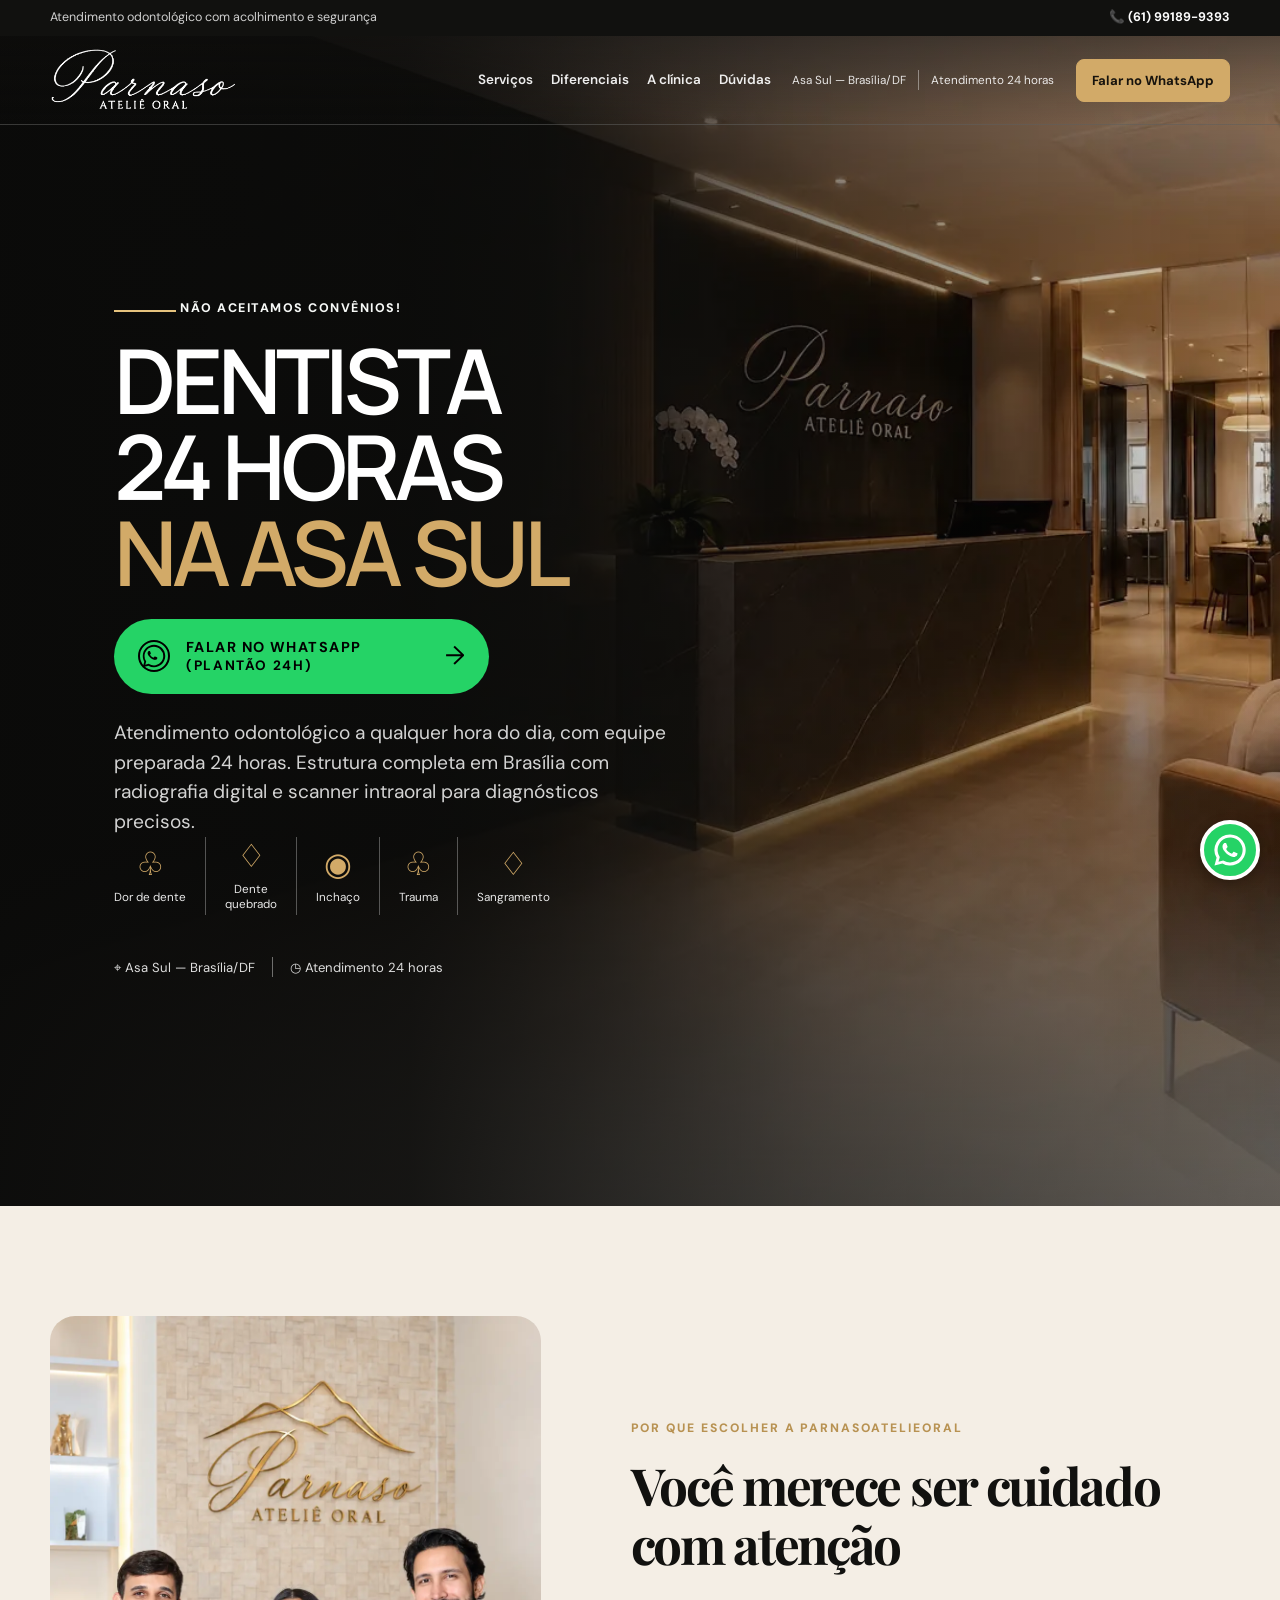
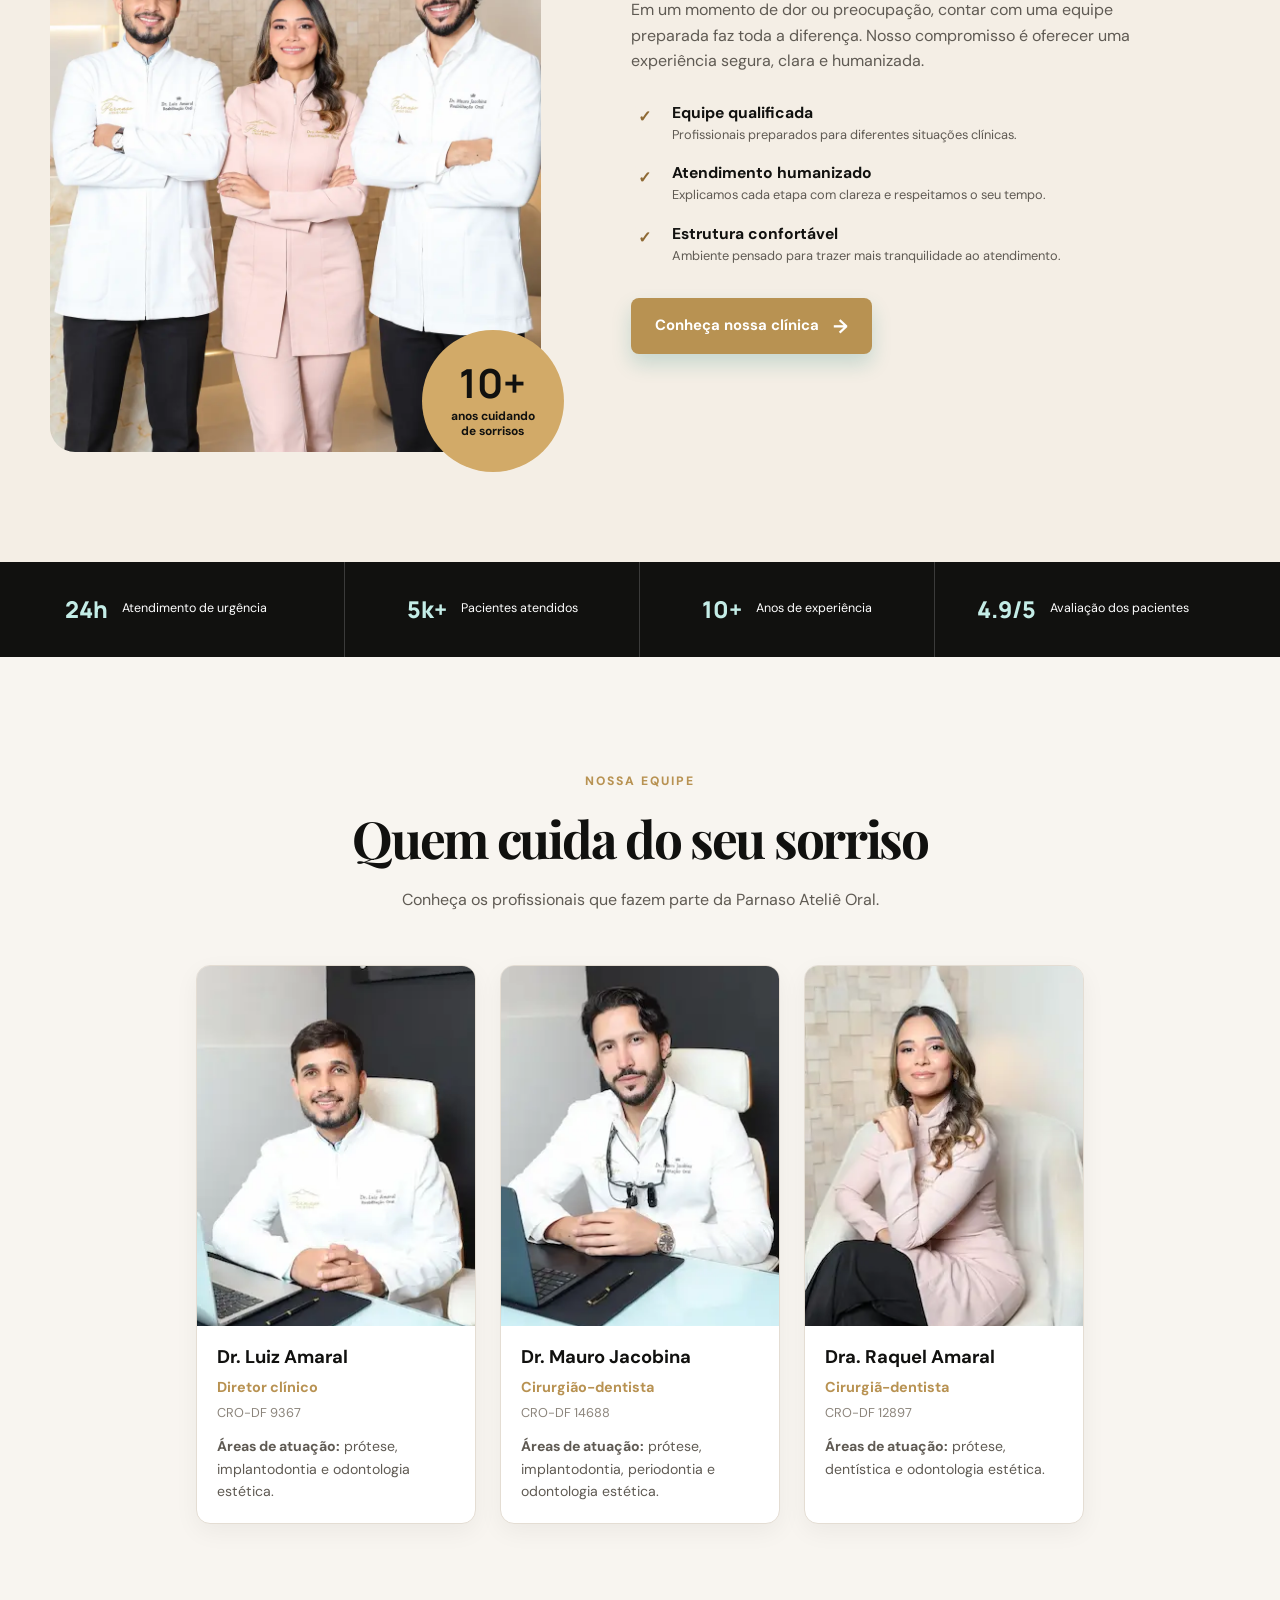
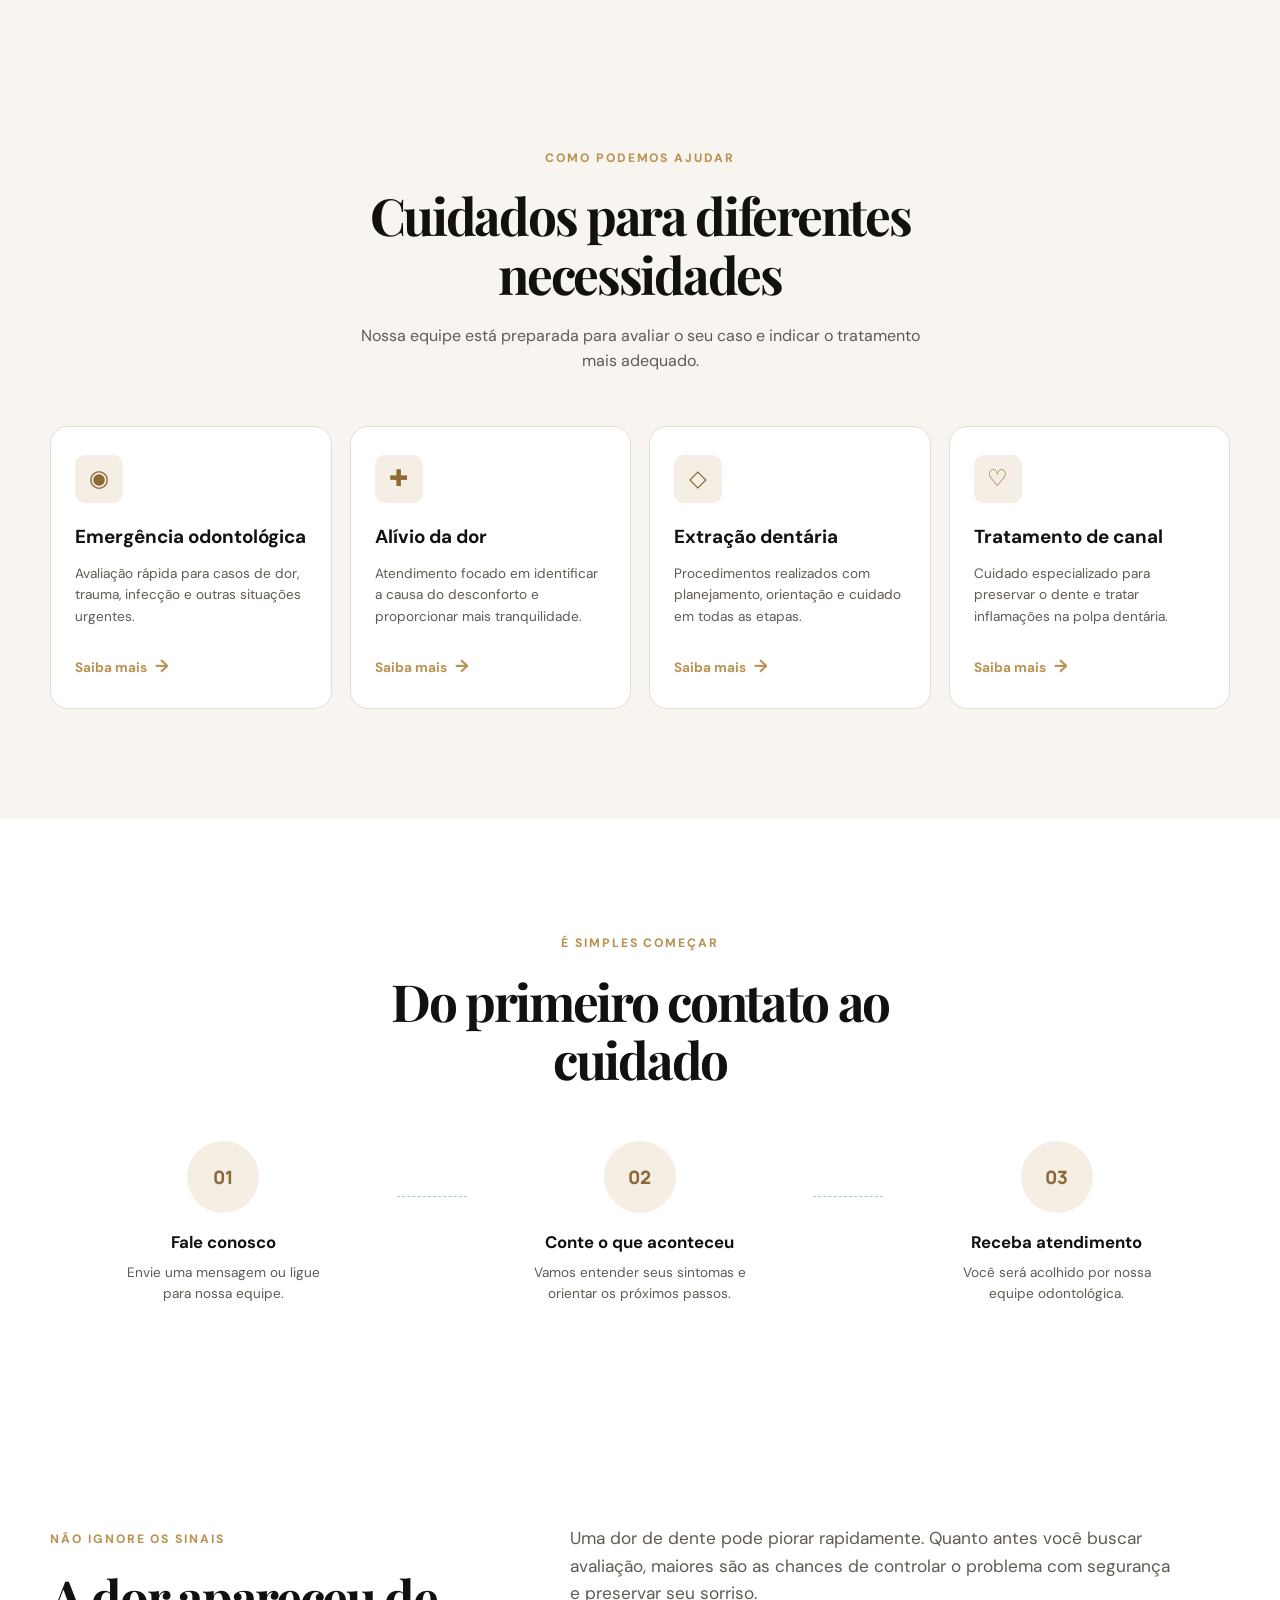
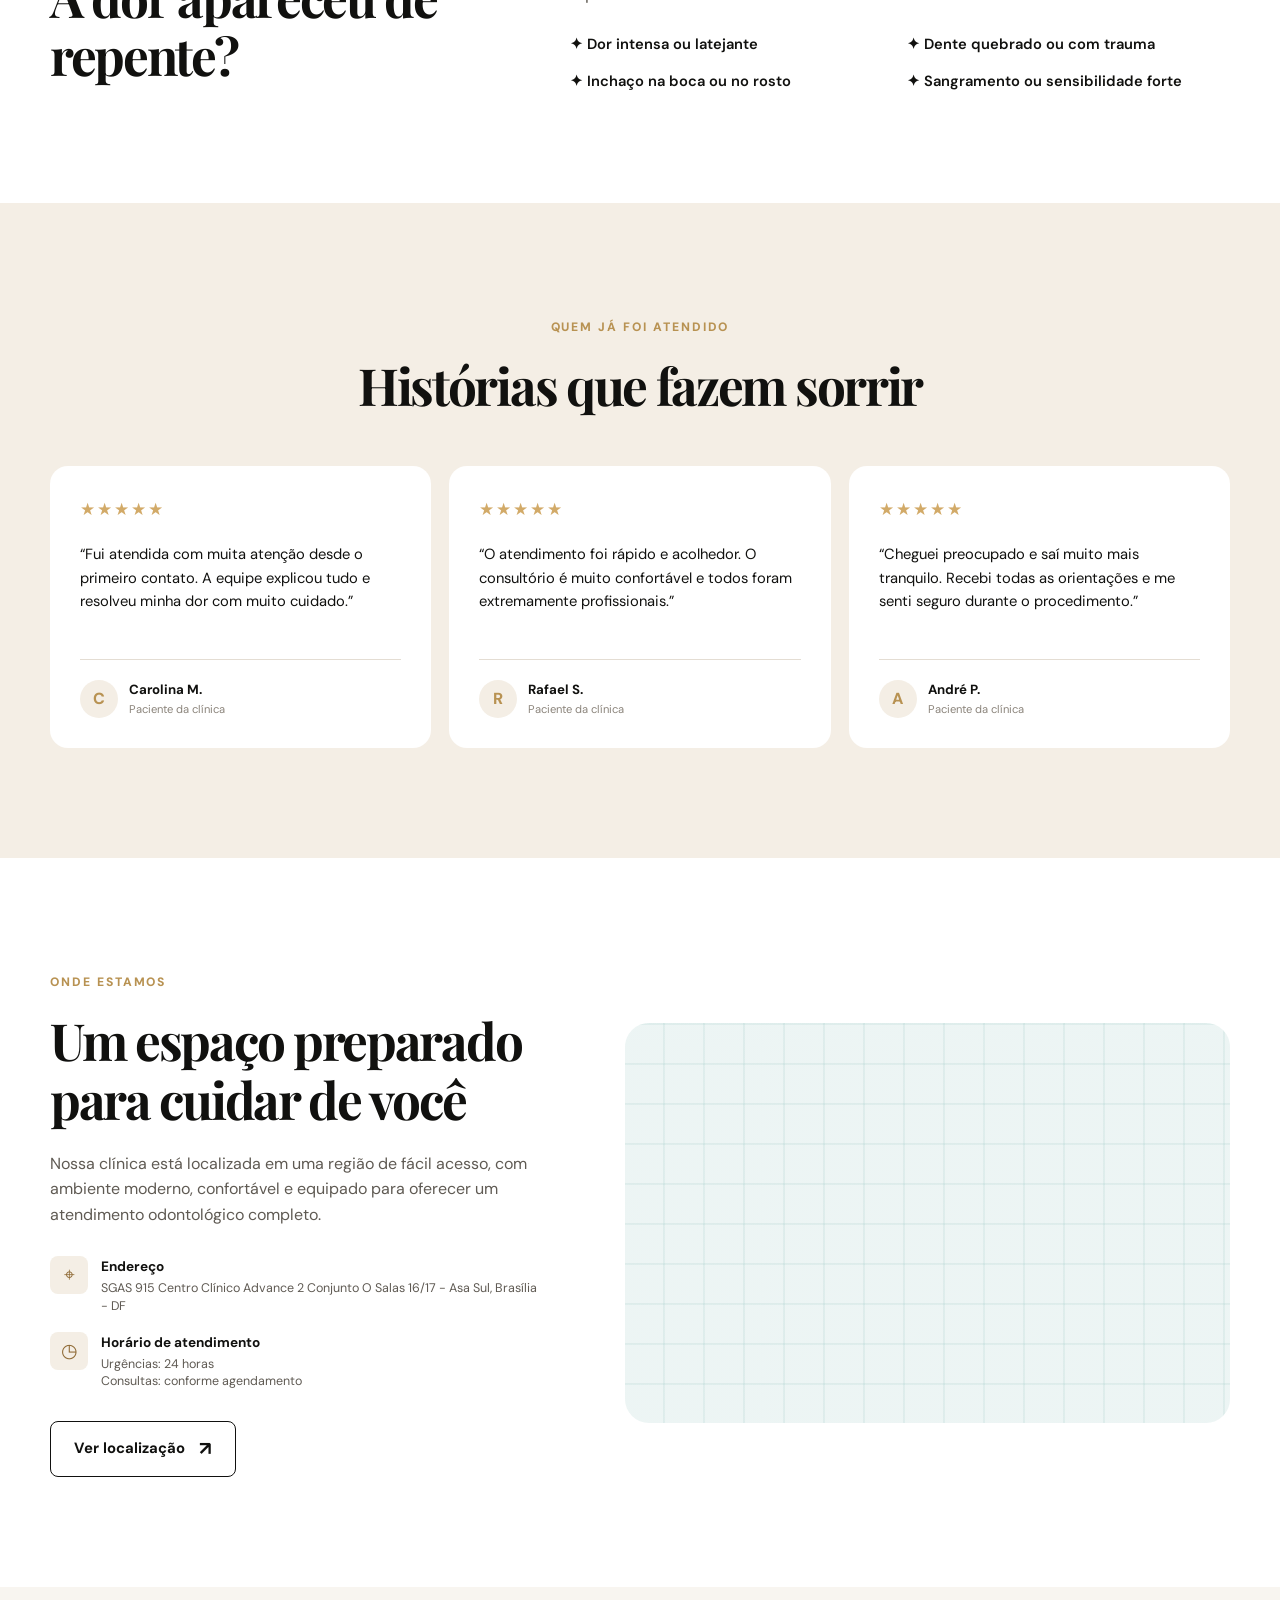
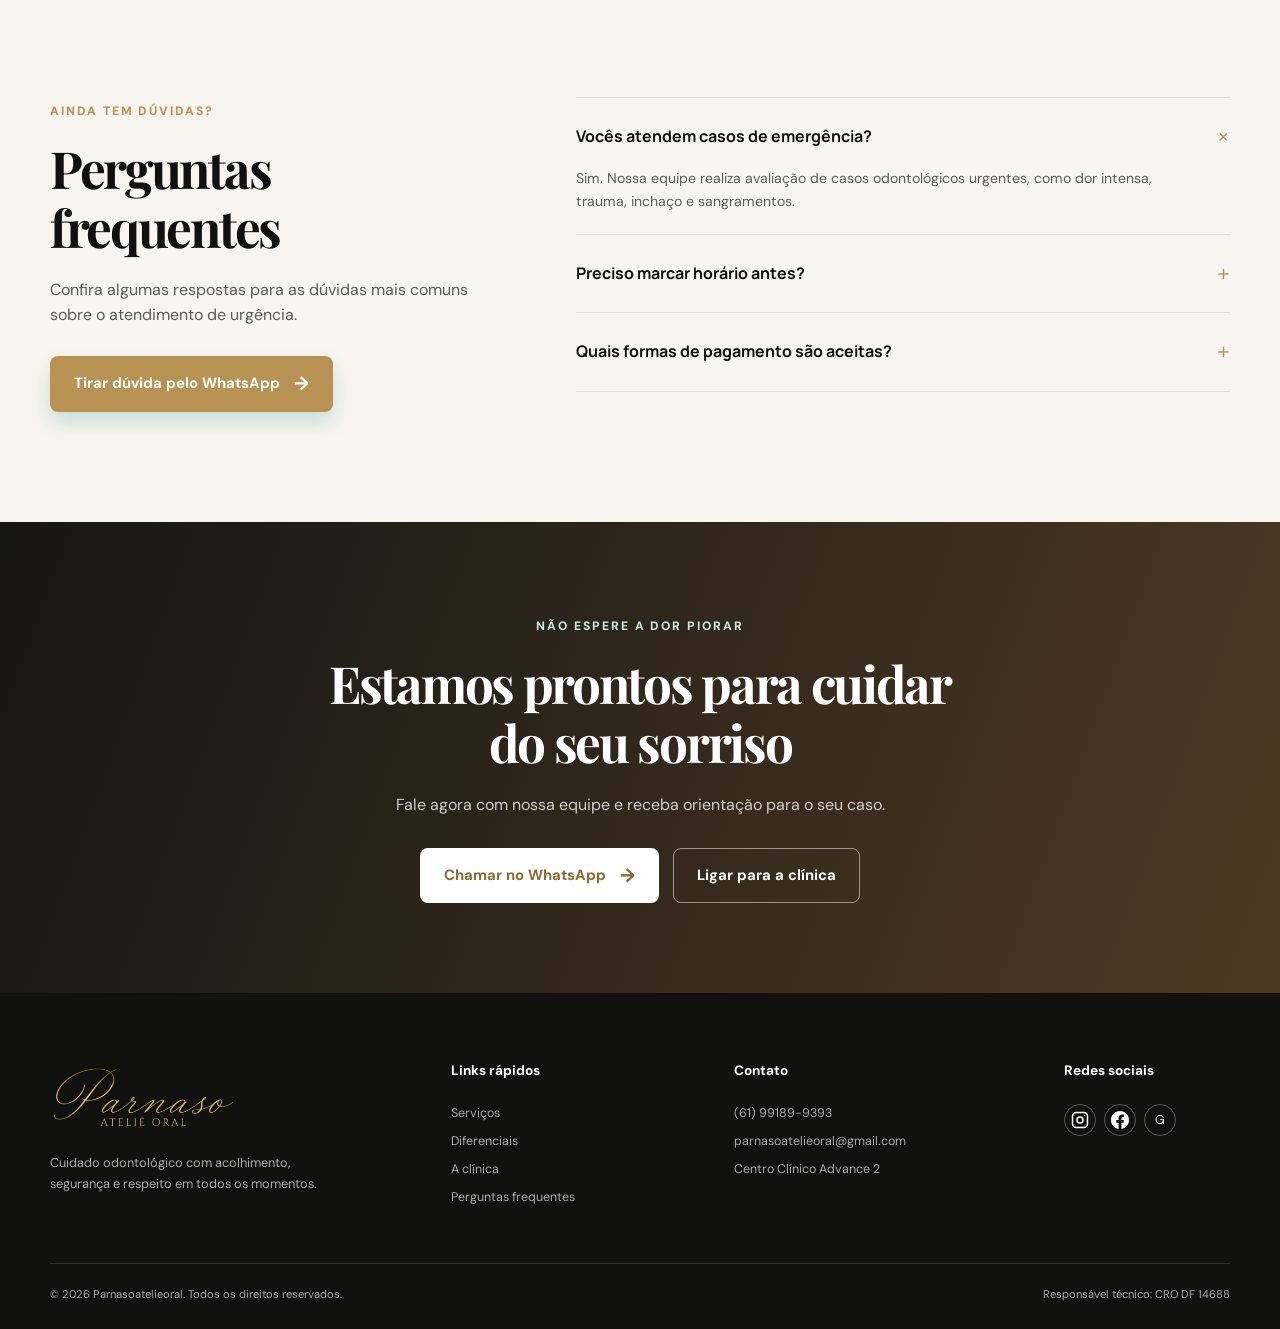
==== index.html @ 6daea0ee "commit" ====
<!doctype html>
<html lang="pt-BR">
  <head>
    <!-- Google Tag Manager -->
    <script>
      (function (w, d, s, l, i) {
        w[l] = w[l] || [];
        w[l].push({ "gtm.start": new Date().getTime(), event: "gtm.js" });
        var f = d.getElementsByTagName(s)[0],
          j = d.createElement(s),
          dl = l != "dataLayer" ? "&l=" + l : "";
        j.async = true;
        j.src = "https://www.googletagmanager.com/gtm.js?id=" + i + dl;
        f.parentNode.insertBefore(j, f);
      })(window, document, "script", "dataLayer", "GTM-5LVJ9357");
    </script>
    <!-- End Google Tag Manager -->

    <!-- Google tag (gtag.js) -->
    <script
      async
      src="https://www.googletagmanager.com/gtag/js?id=AW-18468527810"
    ></script>
    <script>
      window.dataLayer = window.dataLayer || [];
      function gtag() {
        dataLayer.push(arguments);
      }
      gtag("js", new Date());
      gtag("config", "AW-18468527810");
    </script>
    <meta charset="UTF-8" />
    <meta name="viewport" content="width=device-width, initial-scale=1.0" />

    <title>Dentista 24 Horas na Asa Sul | Parnaso Ateliê Oral</title>
    <meta
      name="description"
      content="Atendimento odontológico de urgência 24 horas na Asa Sul, Brasília. Conheça a Parnaso Ateliê Oral e entre em contato pelo WhatsApp."
    />

    <!-- Meta Pixel Code -->
    <script>
      !(function (f, b, e, v, n, t, s) {
        if (f.fbq) return;
        n = f.fbq = function () {
          n.callMethod
            ? n.callMethod.apply(n, arguments)
            : n.queue.push(arguments);
        };
        if (!f._fbq) f._fbq = n;
        n.push = n;
        n.loaded = !0;
        n.version = "2.0";
        n.queue = [];
        t = b.createElement(e);
        t.async = !0;
        t.src = v;
        s = b.getElementsByTagName(e)[0];
        s.parentNode.insertBefore(t, s);
      })(
        window,
        document,
        "script",
        "https://connect.facebook.net/en_US/fbevents.js",
      );
      fbq("init", "1411441307146113");
      fbq("track", "PageView");
    </script>
    <noscript
      ><img
        height="1"
        width="1"
        style="display: none"
        src="https://www.facebook.com/tr?id=1411441307146113&ev=PageView&noscript=1"
    /></noscript>
    <!-- End Meta Pixel Code -->

    <link rel="preconnect" href="https://fonts.googleapis.com" />
    <link rel="preconnect" href="https://fonts.gstatic.com" crossorigin />
    <link
      href="https://fonts.googleapis.com/css2?family=DM+Sans:wght@400;500;600;700&family=Manrope:wght@600;700;800&family=Playfair+Display:wght@500;600;700&display=swap"
      rel="stylesheet"
    />
    <link
      href="https://fonts.googleapis.com/css2?family=DM+Sans:wght@400;500;600;700&family=Manrope:wght@600;700;800&family=Playfair+Display:wght@500;600;700&display=swap"
      rel="stylesheet"
    />

    <link rel="stylesheet" href="./css/style.css?v=10" />

    <link
      rel="preload"
      as="image"
      href="./img/hero-recepcao.webp"
      type="image/webp"
      fetchpriority="high"
    />
  </head>

  <body>
    <!-- Google Tag Manager (noscript) -->
    <noscript
      ><iframe
        src="https://www.googletagmanager.com/ns.html?id=GTM-5LVJ9357"
        height="0"
        width="0"
        style="display: none; visibility: hidden"
      ></iframe
    ></noscript>
    <!-- End Google Tag Manager (noscript) -->

    <!-- Barra superior -->
    <div class="topbar">
      <div class="container topbar-content">
        <span>Atendimento odontológico com acolhimento e segurança</span>
        <a href="tel:+5561991899393">📞 (61) 99189-9393</a>
      </div>
    </div>

    <!-- Cabeçalho -->
    <header class="header luxury-header">
      <div class="container nav-wrapper">
        <a
          href="#inicio"
          class="logo"
          aria-label="Parnaso Ateliê Oral — início"
        >
          <img
            src="./img/logo_tansp.webp"
            alt="Parnaso Ateliê Oral"
            class="logo-image"
          />
        </a>

        <nav class="nav" id="menu-principal" aria-label="Navegação principal">
          <a href="#servicos">Serviços</a>
          <a href="#diferenciais">Diferenciais</a>
          <a href="#clinica">A clínica</a>
          <a href="#faq">Dúvidas</a>
        </nav>

        <div class="header-contact">
          <span class="header-location">Asa Sul — Brasília/DF</span>
          <span class="division-bar" aria-hidden="true"></span>
          <span class="header-hours">Atendimento 24 horas</span>
        </div>

        <a
          class="button button-small button-gold header-button"
          href="https://wa.me/5561991899393?text=Olá!%20Preciso%20de%20atendimento%20odontológico."
          target="_blank"
          rel="noopener noreferrer"
        >
          Falar no WhatsApp
        </a>

        <button
          class="menu-toggle"
          type="button"
          aria-label="Abrir menu"
          aria-expanded="false"
          aria-controls="menu-principal"
        >
          <span class="menu-icon" aria-hidden="true">
            <span></span>
            <span></span>
            <span></span>
          </span>
        </button>
      </div>
    </header>

    <main>
      <!-- Hero premium -->
      <section class="hero luxury-hero" id="inicio">
        <div class="luxury-hero-overlay"></div>

        <div class="container luxury-hero-content">
          <div class="hero-copy">
            <span class="eyebrow hero-eyebrow"> NÃO ACEITAMOS CONVÊNIOS! </span>

            <h1>
              Dentista <br />
              24 horas
              <span>na Asa Sul</span>
            </h1>

            <a
              class="hero-whatsapp-button"
              href="https://wa.me/5561991899393?text=Olá!%20Preciso%20de%20atendimento%20odontológico."
              target="_blank"
              rel="noopener noreferrer"
            >
              <span class="whatsapp-symbol">
                <svg viewBox="0 0 32 32" aria-hidden="true">
                  <path
                    d="M19.11 17.39c-.27-.14-1.61-.79-1.86-.88-.25-.09-.43-.14-.61.14-.18.27-.7.88-.86 1.06-.16.18-.32.2-.59.07-.27-.14-1.13-.42-2.15-1.33-.79-.7-1.33-1.56-1.49-1.83-.16-.27-.02-.42.12-.55.12-.12.27-.32.41-.48.14-.16.18-.27.27-.45.09-.18.05-.34-.02-.48-.07-.14-.61-1.47-.84-2.02-.22-.53-.45-.46-.61-.47h-.52c-.18 0-.48.07-.73.34-.25.27-.95.93-.95 2.26s.98 2.62 1.11 2.8c.14.18 1.93 2.95 4.68 4.14.65.28 1.16.45 1.56.57.66.21 1.26.18 1.73.11.53-.08 1.61-.66 1.84-1.3.23-.64.23-1.19.16-1.3-.07-.11-.25-.18-.52-.32z"
                  />
                  <path
                    d="M16.02 3.2c-7.08 0-12.84 5.76-12.84 12.84 0 2.26.59 4.47 1.71 6.41L3.08 28.8l6.5-1.7a12.8 12.8 0 0 0 6.43 1.74h.01c7.08 0 12.84-5.76 12.84-12.84S23.1 3.2 16.02 3.2zm0 23.53h-.01c-2.01 0-3.98-.54-5.7-1.57l-.41-.24-3.86 1.01 1.03-3.76-.27-.43a10.66 10.66 0 0 1-1.64-5.7c0-5.9 4.8-10.7 10.71-10.7 2.86 0 5.54 1.12 7.56 3.14a10.64 10.64 0 0 1 3.14 7.56c0 5.9-4.81 10.69-10.71 10.69z"
                  />
                </svg>
              </span>

              <span>
                <strong>FALAR NO WHATSAPP</strong>
                <small>(PLANTÃO 24H)</small>
              </span>

              <span class="button-arrow">→</span>
            </a>

            <p class="hero-subtitle">
              Atendimento odontológico a qualquer hora do dia, com equipe
              preparada 24 horas. Estrutura completa em Brasília com radiografia
              digital e scanner intraoral para diagnósticos precisos.
            </p>

            <div class="emergency-types">
              <div class="emergency-type">
                <span class="emergency-icon">♧</span>
                <span>Dor de dente</span>
              </div>

              <div class="emergency-type">
                <span class="emergency-icon">♢</span>
                <span
                  >Dente <br />
                  quebrado</span
                >
              </div>

              <div class="emergency-type">
                <span class="emergency-icon">◉</span>
                <span>Inchaço</span>
              </div>

              <div class="emergency-type">
                <span class="emergency-icon">♧</span>
                <span>Trauma</span>
              </div>

              <div class="emergency-type">
                <span class="emergency-icon">♢</span>
                <span>Sangramento</span>
              </div>
            </div>

            <div class="hero-location">
              <span>⌖ Asa Sul — Brasília/DF</span>
              <span class="division-bar" aria-hidden="true"></span>
              <span>◷ Atendimento 24 horas</span>
            </div>
          </div>
        </div>
      </section>

      <!-- Diferenciais -->
      <section class="features-section section" id="diferenciais">
        <div class="container features-grid">
          <div class="features-image">
            <img
              src="./img/IMG_0281.webp"
              alt="Imagem do consultório"
              class="image-placeholder-large"
            />
            <div class="experience-badge">
              <strong>10+</strong>
              <span>anos cuidando<br />de sorrisos</span>
            </div>
          </div>

          <div class="features-content">
            <span class="eyebrow">POR QUE ESCOLHER A PARNASOATELIEORAL</span>
            <h2>Você merece ser cuidado com atenção</h2>
            <p>
              Em um momento de dor ou preocupação, contar com uma equipe
              preparada faz toda a diferença. Nosso compromisso é oferecer uma
              experiência segura, clara e humanizada.
            </p>

            <div class="feature-list">
              <div class="feature-item">
                <span class="feature-check">✓</span>
                <div>
                  <h3>Equipe qualificada</h3>
                  <p>
                    Profissionais preparados para diferentes situações clínicas.
                  </p>
                </div>
              </div>

              <div class="feature-item">
                <span class="feature-check">✓</span>
                <div>
                  <h3>Atendimento humanizado</h3>
                  <p>
                    Explicamos cada etapa com clareza e respeitamos o seu tempo.
                  </p>
                </div>
              </div>

              <div class="feature-item">
                <span class="feature-check">✓</span>
                <div>
                  <h3>Estrutura confortável</h3>
                  <p>
                    Ambiente pensado para trazer mais tranquilidade ao
                    atendimento.
                  </p>
                </div>
              </div>
            </div>

            <a
              class="button button-primary"
              href="https://wa.me/5561991899393?text=Olá!%20Preciso%20de%20atendimento%20odontológico."
            >
              Conheça nossa clínica <span>→</span>
            </a>
          </div>
        </div>
      </section>

      <!-- Faixa de confiança -->
      <section class="trust-strip">
        <div class="container trust-grid">
          <div class="trust-item">
            <span class="trust-number">24h</span>
            <span>Atendimento de urgência</span>
          </div>

          <div class="trust-item">
            <span class="trust-number">5k+</span>
            <span>Pacientes atendidos</span>
          </div>

          <div class="trust-item">
            <span class="trust-number">10+</span>
            <span>Anos de experiência</span>
          </div>

          <div class="trust-item">
            <span class="trust-number">4.9/5</span>
            <span>Avaliação dos pacientes</span>
          </div>
        </div>
      </section>

      <!-- Nossa equipe -->
      <section class="professionals-section section" id="equipe">
        <div class="container">
          <div class="section-heading centered">
            <span class="eyebrow">NOSSA EQUIPE</span>
            <h2>Quem cuida do seu sorriso</h2>
            <p>
              Conheça os profissionais que fazem parte da Parnaso Ateliê Oral.
            </p>
          </div>

          <div class="professionals-grid">
            <!-- Professional 1 -->
            <article class="professional-card">
              <img
                class="professional-photo"
                src="./img/PROFESSIONAL_01-560.webp"
                srcset="
                  ./img/PROFESSIONAL_01-280.webp 280w,
                  ./img/PROFESSIONAL_01-420.webp 420w,
                  ./img/PROFESSIONAL_01-560.webp 560w
                "
                sizes="
                      (max-width: 360px) 90px,
                      (max-width: 600px) 112px,
                      280px
                    "
                alt="Dr. Luiz Amaral, diretor clínico"
                loading="eager"
                decoding="async"
                width="839"
                height="1280"
              />

              <div class="professional-info">
                <h3>Dr. Luiz Amaral</h3>
                <p class="professional-role">Diretor clínico</p>
                <p class="professional-cro">CRO-DF 9367</p>
                <p class="professional-description">
                  <b>Áreas de atuação:</b> prótese, implantodontia e odontologia
                  estética.
                </p>
              </div>
            </article>

            <!-- Professional 2 -->
            <article class="professional-card">
              <img
                class="professional-photo"
                src="./img/PROFESSIONAL_02-560.webp"
                srcset="
                  ./img/PROFESSIONAL_02-280.webp 280w,
                  ./img/PROFESSIONAL_02-420.webp 420w,
                  ./img/PROFESSIONAL_02-560.webp 560w
                "
                sizes="
    (max-width: 360px) 90px,
    (max-width: 600px) 112px,
    280px
  "
                alt="Dr. Mauro Jacobina"
                loading="eager"
                decoding="async"
                width="839"
                height="1280"
              />

              <div class="professional-info">
                <h3>Dr. Mauro Jacobina</h3>
                <p class="professional-role">Cirurgião-dentista</p>
                <p class="professional-cro">CRO-DF 14688</p>
                <p class="professional-description">
                  <b>Áreas de atuação:</b> prótese, implantodontia, periodontia
                  e odontologia estética.
                </p>
              </div>
            </article>

            <!-- Professional 3 -->
            <article class="professional-card">
              <img
                class="professional-photo"
                src="./img/PROFESSIONAL_03-560.webp"
                srcset="
                  ./img/PROFESSIONAL_03-280.webp 280w,
                  ./img/PROFESSIONAL_03-420.webp 420w,
                  ./img/PROFESSIONAL_03-560.webp 560w
                "
                sizes="
    (max-width: 360px) 90px,
    (max-width: 600px) 112px,
    280px
  "
                alt="Dra. Raquel Amaral"
                loading="eager"
                decoding="async"
                width="839"
                height="1280"
              />

              <div class="professional-info">
                <h3>Dra. Raquel Amaral</h3>
                <p class="professional-role">Cirurgiã-dentista</p>
                <p class="professional-cro">CRO-DF 12897</p>
                <p class="professional-description">
                  <b>Áreas de atuação:</b> prótese, dentística e odontologia
                  estética.
                </p>
              </div>
            </article>
          </div>
        </div>
      </section>

      <!-- Serviços -->
      <section class="services-section section" id="servicos">
        <div class="container">
          <div class="section-heading centered">
            <span class="eyebrow">COMO PODEMOS AJUDAR</span>
            <h2>Cuidados para diferentes necessidades</h2>
            <p>
              Nossa equipe está preparada para avaliar o seu caso e indicar o
              tratamento mais adequado.
            </p>
          </div>

          <div class="cards-grid">
            <article class="service-card">
              <div class="card-icon">◉</div>
              <h3>Emergência odontológica</h3>
              <p>
                Avaliação rápida para casos de dor, trauma, infecção e outras
                situações urgentes.
              </p>
              <a
                href="https://wa.me/5561991899393?text=Olá!%20Preciso%20de%20atendimento%20odontológico."
                >Saiba mais <span>→</span></a
              >
            </article>

            <article class="service-card">
              <div class="card-icon">✚</div>
              <h3>Alívio da dor</h3>
              <p>
                Atendimento focado em identificar a causa do desconforto e
                proporcionar mais tranquilidade.
              </p>
              <a
                href="https://wa.me/5561991899393?text=Olá!%20Preciso%20de%20atendimento%20odontológico."
                >Saiba mais <span>→</span></a
              >
            </article>

            <article class="service-card">
              <div class="card-icon">◇</div>
              <h3>Extração dentária</h3>
              <p>
                Procedimentos realizados com planejamento, orientação e cuidado
                em todas as etapas.
              </p>
              <a
                href="https://wa.me/5561991899393?text=Olá!%20Preciso%20de%20atendimento%20odontológico."
                >Saiba mais <span>→</span></a
              >
            </article>

            <article class="service-card">
              <div class="card-icon">♡</div>
              <h3>Tratamento de canal</h3>
              <p>
                Cuidado especializado para preservar o dente e tratar
                inflamações na polpa dentária.
              </p>
              <a
                href="https://wa.me/5561991899393?text=Olá!%20Preciso%20de%20atendimento%20odontológico."
                >Saiba mais <span>→</span></a
              >
            </article>
          </div>
        </div>
      </section>

      <!-- Processo -->
      <section class="process-section section">
        <div class="container">
          <div class="section-heading centered">
            <span class="eyebrow">É SIMPLES COMEÇAR</span>
            <h2>Do primeiro contato ao cuidado</h2>
          </div>

          <div class="process-grid">
            <div class="process-item">
              <span class="process-number">01</span>
              <h3>Fale conosco</h3>
              <p>Envie uma mensagem ou ligue para nossa equipe.</p>
            </div>

            <div class="process-line"></div>

            <div class="process-item">
              <span class="process-number">02</span>
              <h3>Conte o que aconteceu</h3>
              <p>Vamos entender seus sintomas e orientar os próximos passos.</p>
            </div>

            <div class="process-line"></div>

            <div class="process-item">
              <span class="process-number">03</span>
              <h3>Receba atendimento</h3>
              <p>Você será acolhido por nossa equipe odontológica.</p>
            </div>
          </div>
        </div>
      </section>

      <!-- Problemas -->
      <section class="pain-section section">
        <div class="container two-column">
          <div>
            <span class="eyebrow">NÃO IGNORE OS SINAIS</span>
            <h2>A dor apareceu de repente?</h2>
          </div>

          <div>
            <p class="section-lead">
              Uma dor de dente pode piorar rapidamente. Quanto antes você buscar
              avaliação, maiores são as chances de controlar o problema com
              segurança e preservar seu sorriso.
            </p>

            <ul class="check-list">
              <li>✦ Dor intensa ou latejante</li>
              <li>✦ Dente quebrado ou com trauma</li>
              <li>✦ Inchaço na boca ou no rosto</li>
              <li>✦ Sangramento ou sensibilidade forte</li>
            </ul>
          </div>
        </div>
      </section>

      <!-- Depoimentos -->
      <section class="testimonials-section section">
        <div class="container">
          <div class="section-heading centered">
            <span class="eyebrow">QUEM JÁ FOI ATENDIDO</span>
            <h2>Histórias que fazem sorrir</h2>
          </div>

          <div class="testimonials-grid">
            <article class="testimonial-card">
              <div class="stars">★★★★★</div>
              <p>
                “Fui atendida com muita atenção desde o primeiro contato. A
                equipe explicou tudo e resolveu minha dor com muito cuidado.”
              </p>
              <div class="testimonial-author">
                <div class="author-avatar">C</div>
                <div>
                  <strong>Carolina M.</strong>
                  <small>Paciente da clínica</small>
                </div>
              </div>
            </article>

            <article class="testimonial-card">
              <div class="stars">★★★★★</div>
              <p>
                “O atendimento foi rápido e acolhedor. O consultório é muito
                confortável e todos foram extremamente profissionais.”
              </p>
              <div class="testimonial-author">
                <div class="author-avatar">R</div>
                <div>
                  <strong>Rafael S.</strong>
                  <small>Paciente da clínica</small>
                </div>
              </div>
            </article>

            <article class="testimonial-card">
              <div class="stars">★★★★★</div>
              <p>
                “Cheguei preocupado e saí muito mais tranquilo. Recebi todas as
                orientações e me senti seguro durante o procedimento.”
              </p>
              <div class="testimonial-author">
                <div class="author-avatar">A</div>
                <div>
                  <strong>André P.</strong>
                  <small>Paciente da clínica</small>
                </div>
              </div>
            </article>
          </div>
        </div>
      </section>

      <!-- Clínica -->
      <section class="clinic-section section" id="clinica">
        <div class="container clinic-grid">
          <div class="clinic-content">
            <span class="eyebrow">ONDE ESTAMOS</span>
            <h2>Um espaço preparado para cuidar de você</h2>
            <p>
              Nossa clínica está localizada em uma região de fácil acesso, com
              ambiente moderno, confortável e equipado para oferecer um
              atendimento odontológico completo.
            </p>

            <div class="clinic-info">
              <div>
                <span class="info-icon">⌖</span>
                <div>
                  <strong>Endereço</strong>
                  <p>
                    SGAS 915 Centro Clínico Advance 2 Conjunto O Salas 16/17 -
                    Asa Sul, Brasília - DF
                  </p>
                </div>
              </div>

              <div>
                <span class="info-icon">◷</span>
                <div>
                  <strong>Horário de atendimento</strong>
                  <p>
                    Urgências: 24 horas<br />Consultas: conforme agendamento
                  </p>
                </div>
              </div>
            </div>

            <a
              class="button button-outline-dark"
              href="https://maps.google.com/?q=SGAS+915,+Asa+Sul,+Brasília+-+DF"
              target="_blank"
              rel="noopener noreferrer"
            >
              Ver localização <span>↗</span>
            </a>
          </div>

          <div class="map-placeholder">
            <iframe
              src="https://www.google.com/maps/embed?pb=!1m18!1m12!1m3!1d3838.671210440406!2d-47.930354224111596!3d-15.821281423619194!2m3!1f0!2f0!3f0!3m2!1i1024!2i768!4f13.1!3m3!1m2!1s0x935a31bd4e9b6b31%3A0xfc0ead757e359cb7!2sParnaso%20Ateli%C3%AA%20Oral!5e0!3m2!1spt-BR!2sbr!4v1789743425461!5m2!1spt-BR!2sbr"
              width="600"
              height="450"
              style="border: 0"
              allowfullscreen=""
              loading="lazy"
              referrerpolicy="strict-origin-when-cross-origin"
            ></iframe>
          </div>
        </div>
      </section>

      <!-- FAQ -->
      <section class="faq-section section" id="faq">
        <div class="container faq-grid">
          <div>
            <span class="eyebrow">AINDA TEM DÚVIDAS?</span>
            <h2>Perguntas frequentes</h2>
            <p>
              Confira algumas respostas para as dúvidas mais comuns sobre o
              atendimento de urgência.
            </p>

            <a
              class="button button-primary"
              href="https://wa.me/5561991899393?text=Olá!%20Tenho%20uma%20dúvida%20sobre%20atendimento."
              target="_blank"
              rel="noopener noreferrer"
            >
              Tirar dúvida pelo WhatsApp <span>→</span>
            </a>
          </div>

          <div class="faq-list">
            <details open>
              <summary>
                Vocês atendem casos de emergência?
                <span>+</span>
              </summary>
              <p>
                Sim. Nossa equipe realiza avaliação de casos odontológicos
                urgentes, como dor intensa, trauma, inchaço e sangramentos.
              </p>
            </details>

            <details>
              <summary>
                Preciso marcar horário antes?
                <span>+</span>
              </summary>
              <p>
                Entre em contato pelo WhatsApp ou telefone para receber
                orientação sobre disponibilidade e atendimento.
              </p>
            </details>

            <details>
              <summary>
                Quais formas de pagamento são aceitas?
                <span>+</span>
              </summary>
              <p>
                Trabalhamos com diferentes formas de pagamento. Confirme as
                condições diretamente com nossa equipe.
              </p>
            </details>
          </div>
        </div>
      </section>

      <!-- CTA -->
      <section class="cta-section" id="contato">
        <div class="container cta-content">
          <span class="eyebrow eyebrow-light">NÃO ESPERE A DOR PIORAR</span>
          <h2>Estamos prontos para cuidar do seu sorriso</h2>
          <p>
            Fale agora com nossa equipe e receba orientação para o seu caso.
          </p>

          <div class="cta-actions">
            <a
              class="button button-white"
              href="https://wa.me/5561991899393?text=Olá!%20Preciso%20de%20atendimento%20odontológico."
              target="_blank"
              rel="noopener noreferrer"
            >
              Chamar no WhatsApp <span>→</span>
            </a>

            <a class="button button-transparent" href="tel:+5561991899393">
              Ligar para a clínica
            </a>
          </div>
        </div>
      </section>
    </main>

    <!-- Rodapé -->
    <footer class="footer">
      <div class="container footer-grid">
        <div>
          <a href="#inicio" class="logo footer-logo">
            <img
              src="./img/logo_tansp.webp"
              alt="Ateliê Oral — Ateliê Oral"
              class="logo-image"
            />
          </a>

          <p>
            Cuidado odontológico com acolhimento, segurança e respeito em todos
            os momentos.
          </p>
        </div>

        <div>
          <h3>Links rápidos</h3>
          <a href="#servicos">Serviços</a>
          <a href="#diferenciais">Diferenciais</a>
          <a href="#clinica">A clínica</a>
          <a href="#faq">Perguntas frequentes</a>
        </div>

        <div>
          <h3>Contato</h3>
          <a href="tel:+5561991899393">(61) 99189-9393</a>
          <a href="mailto:parnasoatelieoral@gmail.com">
            parnasoatelieoral@gmail.com
          </a>
          <span>Centro Clínico Advance 2</span>
        </div>

        <div>
          <h3>Redes sociais</h3>

          <div class="social-links">
            <!-- Instagram -->
            <a
              href="https://www.instagram.com/parnasoatelieoral/"
              target="_blank"
              rel="noopener noreferrer"
              aria-label="Instagram"
            >
              <svg
                xmlns="http://www.w3.org/2000/svg"
                viewBox="0 0 24 24"
                fill="none"
                stroke="currentColor"
                stroke-width="2"
                stroke-linecap="round"
                stroke-linejoin="round"
                aria-hidden="true"
              >
                <rect x="2" y="2" width="20" height="20" rx="5" />
                <circle cx="12" cy="12" r="4" />
                <circle
                  cx="18"
                  cy="6"
                  r="1"
                  fill="currentColor"
                  stroke="none"
                />
              </svg>
            </a>

            <!-- Facebook -->
            <a
              href="https://www.facebook.com/people/Parnaso-Ateli%C3%AA-Oral/61593036906075/"
              target="_blank"
              rel="noopener noreferrer"
              aria-label="Facebook"
            >
              <svg
                xmlns="http://www.w3.org/2000/svg"
                viewBox="0 0 16 16"
                fill="currentColor"
                aria-hidden="true"
              >
                <path
                  d="M16 8.049C16 3.603 12.418 0 8 0S0 3.603 0 8.049C0 12.067 2.925 15.397 6.75 16v-5.624H4.719V8.049H6.75V6.275c0-2.017 1.194-3.132 3.022-3.132.876 0 1.791.157 1.791.157v1.981h-1.01c-.994 0-1.303.621-1.303 1.258v1.51h2.219l-.355 2.327H9.25V16C13.075 15.397 16 12.067 16 8.049"
                />
              </svg>
            </a>

            <a href="#" aria-label="Google">G</a>
          </div>
        </div>
      </div>

      <div class="container footer-bottom">
        <span>© 2026 Parnasoatelieoral. Todos os direitos reservados.</span>
        <span>Responsável técnico: CRO DF 14688</span>
      </div>
    </footer>

    <!-- Botão flutuante do WhatsApp -->
    <a
      href="https://wa.me/5561991899393?text=Olá!%20Preciso%20de%20atendimento%20odontológico."
      class="whatsapp-float"
      target="_blank"
      rel="noopener noreferrer"
      aria-label="Fale conosco pelo WhatsApp"
    >
      <svg viewBox="0 0 32 32" width="32" height="32" fill="currentColor">
        <path
          d="M16 .5A15.5 15.5 0 0 0 2.6 23.8L.5 31.5l7.9-2.1A15.5 15.5 0 1 0 16 .5zm0 28a12.4 12.4 0 0 1-6.3-1.7l-.5-.3-4.7 1.2 1.3-4.6-.3-.5A12.5 12.5 0 1 1 16 28.5zm6.8-9.4c-.4-.2-2.2-1.1-2.5-1.2-.4-.1-.6-.2-.9.2s-1 1.2-1.2 1.4-.4.3-.8.1a10.2 10.2 0 0 1-3-1.8 11.2 11.2 0 0 1-2.1-2.6c-.2-.4 0-.6.2-.8l.6-.7.4-.6c.1-.3 0-.5 0-.7l-1.1-2.7c-.3-.7-.6-.6-.9-.6h-.7c-.3 0-.7.1-1 .5-.4.4-1.3 1.3-1.3 3.1s1.3 3.6 1.5 3.9c.2.3 2.6 4 6.3 5.5.9.4 1.6.6 2.1.7.9.3 1.7.2 2.3.1.7-.1 2.2-.9 2.5-1.8.3-.9.3-1.6.2-1.8-.1-.2-.4-.3-.8-.5z"
        />
      </svg>
    </a>

    <style>
      .whatsapp-float {
        position: fixed;
        width: 60px;
        height: 60px;
        right: 20px;
        bottom: 20px;
        background: #25d366;
        color: white;
        border-radius: 50%;
        display: flex;
        align-items: center;
        justify-content: center;
        box-shadow: 0 4px 12px rgba(0, 0, 0, 0.25);
        z-index: 99999;
        text-decoration: none;
        transition: transform 0.2s ease;
      }
      .whatsapp-float:hover {
        transform: scale(1.1);
        background: #1ebe5d;
      }
    </style>

    <script>
      const menuToggle = document.querySelector(".menu-toggle");
      const nav = document.querySelector(".nav");

      if (menuToggle && nav) {
        menuToggle.addEventListener("click", () => {
          const isOpen = nav.classList.toggle("nav-open");

          menuToggle.setAttribute("aria-expanded", String(isOpen));
          menuToggle.setAttribute(
            "aria-label",
            isOpen ? "Fechar menu" : "Abrir menu",
          );
        });

        nav.querySelectorAll("a").forEach((link) => {
          link.addEventListener("click", () => {
            nav.classList.remove("nav-open");
            menuToggle.setAttribute("aria-expanded", "false");
            menuToggle.setAttribute("aria-label", "Abrir menu");
          });
        });

        window.addEventListener("resize", () => {
          if (window.innerWidth > 1020) {
            nav.classList.remove("nav-open");
            menuToggle.setAttribute("aria-expanded", "false");
            menuToggle.setAttribute("aria-label", "Abrir menu");
          }
        });
      }
    </script>
  </body>
</html>
---- css/style.css ----
:root {
  --primary: #137c72;

  --primary-dark: #075c56;

  --primary-light: #e9f5f2;

  --accent: #f2b84b;

  --dark: #123c3b;

  --text: #536b6a;

  --muted: #78908e;

  --background: #f8fbfa;

  --white: #ffffff;

  --border: #dceae7;

  --shadow: 0 18px 55px rgba(18, 60, 59, 0.1);

  --radius: 18px;

  --container: 1180px;
}

* {
  box-sizing: border-box;

  margin: 0;

  padding: 0;
}

html {
  scroll-behavior: smooth;
}

body {
  background: var(--background);

  color: var(--text);

  font-family: "DM Sans", sans-serif;

  line-height: 1.6;
}

a {
  color: inherit;

  text-decoration: none;
}

img {
  display: block;

  max-width: 100%;
}

button,
a {
  -webkit-tap-highlight-color: transparent;
}

.container {
  width: min(100% - 40px, var(--container));
  margin-inline: auto;
}

/* Tipografia */

h1,
h2,
h3 {
  color: var(--dark);

  font-family: "Manrope", sans-serif;

  line-height: 1.15;
}

h1 {
  max-width: 650px;

  font-size: clamp(3rem, 6vw, 5.3rem);

  letter-spacing: -0.065em;
}

h1 span {
  color: var(--primary);
}

h2 {
  font-size: clamp(2.1rem, 4vw, 3.5rem);

  letter-spacing: -0.045em;
}

h3 {
  font-size: 1.18rem;
}

.eyebrow {
  display: inline-block;

  margin-bottom: 18px;

  color: var(--primary);

  font-size: 0.76rem;

  font-weight: 800;

  letter-spacing: 0.16em;
}

.eyebrow-light {
  color: #c6ebe4;
}

.section {
  padding: 110px 0;
}

/* Botões */

.button {
  align-items: center;

  border: 1px solid transparent;

  border-radius: 8px;

  display: inline-flex;

  font-size: 0.93rem;

  font-weight: 700;

  gap: 14px;

  justify-content: center;

  padding: 15px 23px;

  transition: 0.25s ease;
}

.button span {
  font-size: 1.2rem;

  line-height: 1;

  transition: transform 0.25s ease;
}

.button:hover span {
  transform: translateX(4px);
}

.button-primary {
  background: var(--primary);

  box-shadow: 0 10px 20px rgba(19, 124, 114, 0.2);

  color: var(--white);
}

.button-primary:hover {
  background: var(--primary-dark);

  transform: translateY(-2px);
}

.button-outline {
  border-color: var(--primary);

  color: var(--primary);
}

.button-outline:hover {
  background: var(--primary);

  color: var(--white);
}

.button-outline-dark {
  border-color: var(--dark);

  color: var(--dark);
}

.button-outline-dark:hover {
  background: var(--dark);

  color: var(--white);
}

.button-text {
  color: var(--dark);

  padding-inline: 4px;
}

.phone-icon {
  align-items: center;

  border: 1px solid var(--border);

  border-radius: 50%;

  display: inline-flex;

  height: 35px;

  justify-content: center;

  width: 35px;
}

.button-white {
  background: var(--white);

  color: var(--primary-dark);
}

.button-white:hover {
  background: #e9f5f2;

  transform: translateY(-2px);
}

.button-transparent {
  border-color: rgba(255, 255, 255, 0.5);

  color: var(--white);
}

.button-transparent:hover {
  background: rgba(255, 255, 255, 0.12);
}

/* Barra superior */

.topbar {
  background: var(--dark);

  color: rgba(255, 255, 255, 0.8);

  font-size: 0.78rem;
}

.topbar-content {
  align-items: center;

  display: flex;

  justify-content: space-between;

  min-height: 36px;
}

.topbar a {
  color: var(--white);

  font-weight: 700;
}

/* Cabeçalho */

.logo {
  align-items: center;

  color: var(--dark);

  display: inline-flex;

  flex-shrink: 0;

  gap: 10px;
}

.logo-icon {
  align-items: center;

  background: var(--primary);

  border-radius: 50% 50% 50% 8px;

  color: var(--white);

  display: inline-flex;

  font-size: 1.25rem;

  height: 38px;

  justify-content: center;

  transform: rotate(-20deg);

  width: 38px;
}

.logo strong,
.logo small {
  display: block;
}

.logo strong {
  font-family: "Manrope", sans-serif;

  font-size: 1.2rem;

  letter-spacing: -0.04em;
}

.logo small {
  color: var(--primary);

  font-size: 0.52rem;

  font-weight: 800;

  letter-spacing: 0.14em;
}

.button-small {
  font-size: 0.82rem;

  padding: 11px 15px;
}

/* Hero */

.hero {
  overflow: hidden;

  padding: 95px 0 105px;
}

.hero-grid {
  display: grid;
  grid-template-columns: minmax(0, 1fr) minmax(0, 0.95fr);
  align-items: center;
  gap: clamp(32px, 6vw, 72px);
}

.hero-grid > *,
.features-grid > *,
.clinic-grid > *,
.faq-grid > * {
  min-width: 0;
}

.hero-description {
  font-size: 1.08rem;

  margin: 27px 0 30px;

  max-width: 525px;
}

.hero-actions {
  align-items: center;

  display: flex;

  flex-wrap: wrap;

  gap: 24px;
}

.hero-trust {
  align-items: center;

  display: flex;

  gap: 12px;

  margin-top: 43px;
}

.hero-trust strong,
.hero-trust small {
  display: block;
}

.hero-trust strong {
  color: var(--dark);

  font-size: 0.8rem;
}

.hero-trust small {
  color: var(--muted);

  font-size: 0.75rem;
}

.avatar-group {
  display: flex;
}

.avatar-group span {
  align-items: center;

  background: var(--primary-light);

  border: 2px solid var(--background);

  border-radius: 50%;

  color: var(--primary);

  display: flex;

  font-size: 0.68rem;

  font-weight: 800;

  height: 34px;

  justify-content: center;

  margin-left: -8px;

  width: 34px;
}

.avatar-group span:first-child {
  margin-left: 0;
}

.avatar-group span:nth-child(2) {
  background: #f9dca0;

  color: #8a641b;
}

.avatar-group span:nth-child(3) {
  background: #b8ddd7;
}

.avatar-group span:last-child {
  background: var(--dark);

  color: var(--white);
}

.hero-visual {
  position: relative;
}

.hero-image-card {
  background: var(--primary-light);

  border-radius: 35px 35px 35px 110px;

  min-height: 540px;

  overflow: visible;

  padding: 15px;

  position: relative;
}

.image-placeholder {
  align-items: center;

  background:
    linear-gradient(135deg, rgba(19, 124, 114, 0.1), rgba(255, 255, 255, 0.8)),
    repeating-linear-gradient(
      45deg,
      rgba(19, 124, 114, 0.08),
      rgba(19, 124, 114, 0.08) 10px,

      transparent 10px,

      transparent 20px
    );

  border-radius: 24px 24px 24px 90px;

  color: var(--primary);

  display: flex;

  flex-direction: column;

  height: 100%;

  justify-content: center;

  min-height: 510px;

  padding: 30px;

  text-align: center;
}

.image-placeholder span {
  font-family: "Manrope", sans-serif;

  font-size: 1.2rem;

  font-weight: 700;
}

.image-placeholder small {
  display: block;

  font-size: 0.75rem;

  margin-top: 8px;

  opacity: 0.8;
}

.floating-card {
  align-items: center;

  background: var(--white);

  border-radius: 13px;

  box-shadow: var(--shadow);

  display: flex;

  gap: 11px;

  max-width: 250px;

  padding: 13px 16px;

  position: absolute;

  z-index: 2;
}

.floating-card-top {
  left: -47px;

  top: 86px;
}

.floating-card-bottom {
  bottom: 60px;

  right: -35px;
}

.floating-card strong,
.floating-card small {
  display: block;
}

.floating-card strong {
  color: var(--dark);

  font-size: 0.76rem;
}

.floating-card small {
  color: var(--muted);

  font-size: 0.66rem;

  line-height: 1.35;

  margin-top: 3px;
}

.floating-icon {
  align-items: center;

  background: var(--primary-light);

  border-radius: 50%;

  color: var(--primary);

  display: flex;

  flex-shrink: 0;

  font-size: 1rem;

  font-weight: 800;

  height: 34px;

  justify-content: center;

  width: 34px;
}

.floating-icon.emergency {
  background: #fff1d7;

  color: #c98512;

  font-size: 1.4rem;
}

/* Faixa de confiança */

.trust-strip {
  background: var(--primary);

  color: var(--white);
}

.trust-grid {
  display: grid;

  grid-template-columns: repeat(4, 1fr);
}

.trust-item {
  align-items: center;

  border-right: 1px solid rgba(255, 255, 255, 0.18);

  display: flex;

  gap: 14px;

  justify-content: center;

  min-height: 95px;

  padding: 15px;
}

.trust-item:first-child {
  justify-content: flex-start;
}

.trust-item:last-child {
  border-right: 0;
}

.trust-number {
  color: #c4ede7;

  font-family: "Manrope", sans-serif;

  font-size: 1.45rem;

  font-weight: 800;
}

.trust-item > span:last-child {
  font-size: 0.78rem;

  line-height: 1.25;
}

/* Seção de dor */

.pain-section {
  background: var(--white);
}

.two-column {
  display: grid;

  gap: 80px;

  grid-template-columns: 0.8fr 1.2fr;
}

.section-lead {
  font-size: 1.08rem;

  margin-bottom: 25px;

  max-width: 600px;
}

.check-list {
  display: grid;

  gap: 13px;

  grid-template-columns: repeat(2, 1fr);

  list-style: none;
}

.check-list li {
  color: var(--dark);

  font-size: 0.92rem;

  font-weight: 600;
}

/* Serviços */

.section-heading {
  margin-bottom: 52px;
}

.section-heading.centered {
  margin-inline: auto;

  max-width: 670px;

  text-align: center;
}

.section-heading p {
  margin: 19px auto 0;

  max-width: 570px;
}

.cards-grid {
  display: grid;

  gap: 18px;

  grid-template-columns: repeat(4, 1fr);
}

.service-card {
  background: var(--white);

  border: 1px solid var(--border);

  border-radius: var(--radius);

  padding: 28px 24px;

  transition: 0.25s ease;
}

.service-card:hover {
  border-color: var(--primary);

  box-shadow: var(--shadow);

  transform: translateY(-5px);
}

.card-icon {
  align-items: center;

  background: var(--primary-light);

  border-radius: 10px;

  color: var(--primary);

  display: flex;

  font-size: 1.45rem;

  height: 48px;

  justify-content: center;

  margin-bottom: 23px;

  width: 48px;
}

.service-card p {
  font-size: 0.85rem;

  margin: 15px 0 24px;
}

.service-card a {
  color: var(--primary);

  font-size: 0.85rem;

  font-weight: 700;
}

.service-card a span {
  font-size: 1.1rem;

  margin-left: 5px;
}

/* Diferenciais */

.features-section {
  background: var(--primary-light);
}

.features-grid {
  align-items: center;

  display: grid;

  gap: 90px;

  grid-template-columns: 0.9fr 1.1fr;
}

.features-image {
  position: relative;
}

.image-placeholder-large {
  border-radius: 25px;

  min-height: 560px;
}

.experience-badge {
  align-items: center;

  background: var(--accent);

  border-radius: 50%;

  bottom: -20px;

  color: var(--dark);

  display: flex;

  flex-direction: column;

  height: 142px;

  justify-content: center;

  position: absolute;

  right: -23px;

  text-align: center;

  width: 142px;
}

.experience-badge strong {
  font-family: "Manrope", sans-serif;

  font-size: 2.5rem;

  line-height: 1;
}

.experience-badge span {
  font-size: 0.75rem;

  font-weight: 700;

  line-height: 1.25;

  margin-top: 6px;
}

.features-content > p {
  margin: 23px 0 30px;

  max-width: 530px;
}

.feature-list {
  display: grid;

  gap: 19px;

  margin-bottom: 32px;
}

.feature-item {
  align-items: flex-start;

  display: flex;

  gap: 14px;
}

.feature-check {
  align-items: center;

  background: var(--white);

  border-radius: 50%;

  color: var(--primary);

  display: flex;

  flex-shrink: 0;

  font-weight: 800;

  height: 27px;

  justify-content: center;

  width: 27px;
}

.feature-item h3 {
  font-size: 0.98rem;
}

.feature-item p {
  font-size: 0.8rem;

  margin-top: 3px;
}

/* Processo */

.process-section {
  background: var(--white);
}

.process-grid {
  align-items: center;

  display: grid;

  grid-template-columns:
    1fr 70px
    1fr 70px
    1fr;
}

.process-item {
  text-align: center;
}

.process-number {
  align-items: center;

  background: var(--primary-light);

  border-radius: 50%;

  color: var(--primary);

  display: flex;

  font-family: "Manrope", sans-serif;

  font-size: 1.15rem;

  font-weight: 800;

  height: 72px;

  justify-content: center;

  margin: 0 auto 20px;

  width: 72px;
}

.process-item h3 {
  font-size: 1.05rem;
}

.process-item p {
  font-size: 0.85rem;

  margin: 9px auto 0;

  max-width: 220px;
}

.process-line {
  border-top: 1px dashed #a5c9c4;

  margin-top: -54px;
}

/* Depoimentos */

.testimonials-section {
  background: #f1f8f6;
}

.testimonials-grid {
  display: grid;

  gap: 18px;

  grid-template-columns: repeat(3, 1fr);
}

.testimonial-card {
  background: var(--white);

  border-radius: var(--radius);

  padding: 30px;
}

.stars {
  color: var(--accent);

  font-size: 1.05rem;

  letter-spacing: 0.12em;

  margin-bottom: 20px;
}

.testimonial-card > p {
  color: var(--dark);

  font-size: 0.92rem;

  min-height: 92px;
}

.testimonial-author {
  align-items: center;

  border-top: 1px solid var(--border);

  display: flex;

  gap: 11px;

  margin-top: 24px;

  padding-top: 19px;
}

.author-avatar {
  align-items: center;

  background: var(--primary-light);

  border-radius: 50%;

  color: var(--primary);

  display: flex;

  font-weight: 800;

  height: 38px;

  justify-content: center;

  width: 38px;
}

.testimonial-author strong,
.testimonial-author small {
  display: block;
}

.testimonial-author strong {
  color: var(--dark);

  font-size: 0.83rem;
}

.testimonial-author small {
  color: var(--muted);

  font-size: 0.7rem;
}

/* Clínica */

.clinic-section {
  background: var(--white);
}

.clinic-grid {
  align-items: center;

  display: grid;

  gap: 80px;

  grid-template-columns: 0.9fr 1.1fr;
}

.clinic-content > p {
  margin: 22px 0 29px;

  max-width: 510px;
}

.clinic-info {
  display: grid;

  gap: 17px;

  margin-bottom: 30px;
}

.clinic-info > div {
  align-items: flex-start;

  display: flex;

  gap: 13px;
}

.info-icon {
  align-items: center;

  background: var(--primary-light);

  border-radius: 8px;

  color: var(--primary);

  display: flex;

  flex-shrink: 0;

  font-size: 1.2rem;

  height: 38px;

  justify-content: center;

  width: 38px;
}

.clinic-info strong {
  color: var(--dark);

  display: block;

  font-size: 0.85rem;
}

.clinic-info p {
  font-size: 0.78rem;

  line-height: 1.4;

  margin-top: 2px;
}

.map-placeholder {
  align-items: center;

  background:
    linear-gradient(rgba(19, 124, 114, 0.08), rgba(19, 124, 114, 0.08)),
    repeating-linear-gradient(
      0deg,
      transparent,
      transparent 38px,

      rgba(19, 124, 114, 0.13) 39px,

      transparent 40px
    ),
    repeating-linear-gradient(
      90deg,
      transparent,
      transparent 38px,

      rgba(19, 124, 114, 0.13) 39px,

      transparent 40px
    );

  border-radius: 24px;

  color: var(--primary);

  display: flex;

  flex-direction: column;

  height: 400px;

  justify-content: center;

  text-align: center;
}

.map-placeholder span {
  font-family: "Manrope", sans-serif;

  font-size: 1.3rem;

  font-weight: 700;
}

.map-placeholder small {
  font-size: 0.75rem;

  margin-top: 6px;
}

/* FAQ */

.faq-section {
  background: var(--background);
}

.faq-grid {
  display: grid;

  gap: 90px;

  grid-template-columns: 0.8fr 1.2fr;
}

.faq-grid > div:first-child > p {
  margin: 20px 0 28px;

  max-width: 420px;
}

.faq-list {
  border-top: 1px solid var(--border);
}

details {
  border-bottom: 1px solid var(--border);

  padding: 21px 0;
}

summary {
  align-items: center;

  color: var(--dark);

  cursor: pointer;

  display: flex;

  font-family: "Manrope", sans-serif;

  font-size: 1rem;

  font-weight: 700;

  justify-content: space-between;

  list-style: none;
}

summary::-webkit-details-marker {
  display: none;
}

summary span {
  color: var(--primary);

  font-size: 1.4rem;

  font-weight: 400;

  transition: transform 0.2s ease;
}

details[open] summary span {
  transform: rotate(45deg);
}

details p {
  font-size: 0.88rem;

  margin-top: 13px;

  max-width: 620px;
}

/* CTA */

.cta-section {
  background:
    linear-gradient(110deg, rgba(7, 92, 86, 0.97), rgba(19, 124, 114, 0.91)),
    repeating-linear-gradient(
      45deg,
      transparent,
      transparent 15px,

      rgba(255, 255, 255, 0.04) 16px,

      transparent 17px
    );

  color: var(--white);

  padding: 90px 0;

  text-align: center;
}

.cta-content {
  max-width: 730px;
}

.cta-section h2 {
  color: var(--white);

  margin-inline: auto;

  max-width: 650px;
}

.cta-section p {
  color: rgba(255, 255, 255, 0.78);

  margin: 20px auto 30px;
}

.cta-actions {
  align-items: center;

  display: flex;

  gap: 14px;

  justify-content: center;
}

/* Rodapé */

.footer {
  background: var(--dark);

  color: rgba(255, 255, 255, 0.65);

  padding: 70px 0 25px;
}

.footer-grid {
  display: grid;

  gap: 45px;

  grid-template-columns:
    1.5fr 1fr
    1.2fr 0.7fr;
}

.footer-logo {
  color: var(--white);

  margin-bottom: 20px;
}

.footer-logo .logo-icon {
  background: var(--primary);
}

.footer-grid > div:first-child p {
  font-size: 0.8rem;

  max-width: 270px;
}

.footer h3 {
  color: var(--white);

  font-size: 0.85rem;

  margin-bottom: 17px;
}

.footer-grid > div:not(:first-child) {
  display: flex;

  flex-direction: column;

  gap: 8px;
}

.footer-grid > div:not(:first-child) a,
.footer-grid > div:not(:first-child) span {
  font-size: 0.78rem;

  transition: color 0.2s ease;
}

.footer-grid > div:not(:first-child) a:hover {
  color: var(--white);
}

.social-links {
  display: flex !important;

  flex-direction: row !important;

  gap: 8px !important;
}

.social-links a {
  align-items: center;

  border: 1px solid rgba(255, 255, 255, 0.3);

  border-radius: 50%;

  color: var(--white);

  display: flex;

  font-size: 0.8rem !important;

  height: 32px;

  justify-content: center;

  width: 32px;
}

.footer-bottom {
  border-top: 1px solid rgba(255, 255, 255, 0.13);

  display: flex;

  font-size: 0.7rem;

  justify-content: space-between;

  margin-top: 55px;

  padding-top: 22px;
}

/* WhatsApp flutuante */

.whatsapp-float {
  align-items: center;

  background: #25d366;

  border: 4px solid var(--white);

  border-radius: 50%;

  bottom: 22px;

  box-shadow: 0 6px 20px rgba(0, 0, 0, 0.18);

  color: var(--white);

  display: flex;

  font-size: 1.65rem;

  height: 58px;

  justify-content: center;

  position: fixed;

  right: 22px;

  transition: transform 0.2s ease;

  width: 58px;

  z-index: 30;
}

.logo {
  display: inline-flex;

  align-items: center;

  width: 190px;

  text-decoration: none;
}

.logo-image {
  display: block;

  width: 100%;

  height: auto;

  max-height: 70px;

  object-fit: contain;
}

.whatsapp-float:hover {
  transform: scale(1.08);
}

/* =========================================================
   HERO — versão corrigida
   ========================================================= */

.hero {
  padding: 72px 0 82px;
  background: #f7f7f5;
  overflow: hidden;
}

.hero-grid {
  display: grid;
  grid-template-columns: minmax(0, 1fr) minmax(420px, 0.95fr);
  align-items: center;
  gap: 72px;
}

.hero-content {
  max-width: 620px;
}

.hero .eyebrow {
  display: inline-block;
  margin-bottom: 18px;
  color: #f7f9f7;
  font-size: 0.78rem;
  font-weight: 800;
  letter-spacing: 0.12em;
}

.hero h1 {
  max-width: 590px;
  margin: 0;
  color: #008518;
  font-family: "Manrope", sans-serif;
  font-size: clamp(2.7rem, 5vw, 4.35rem);
  font-weight: 800;
  line-height: 0.98;
  letter-spacing: -0.055em;
  text-transform: uppercase;
}

.hero h1 span {
  display: block;
}

.hero-subtitle {
  max-width: 560px;
  margin: 24px 0 0;
  color: #17251e;
  font-size: 1.22rem;
  line-height: 1.45;
}

.hero-divider {
  width: 100%;
  max-width: 450px;
  height: 1px;
  margin: 27px 0 24px;
  background: #a8c9ad;
}

.hero-description {
  max-width: 570px;
  margin: 0;
  color: #3f4c45;
  font-size: 1.08rem;
  line-height: 1.75;
}

.hero-actions-stacked {
  display: flex;
  flex-direction: column;
  align-items: stretch;
  gap: 12px;
  max-width: 512px;
  margin-top: 32px;
}

.hero-actions-stacked .button {
  min-height: 64px;
  border-radius: 12px;
  text-decoration: none;
}

.button-call {
  display: flex;
  align-items: center;
  justify-content: center;
  gap: 15px;
  padding: 12px 24px;
  background: #008518;
  color: #ffffff;
  box-shadow: 0 8px 18px rgba(0, 133, 24, 0.16);
}

.button-call:hover {
  background: #006b13;
  color: #ffffff;
  transform: translateY(-2px);
}

.button-call .button-icon {
  font-size: 1.7rem;
  line-height: 1;
}

.button-call span:last-child {
  display: flex;
  flex-direction: column;
  align-items: flex-start;
  gap: 2px;
}

.button-call strong {
  font-size: 1rem;
  letter-spacing: 0.04em;
}

.button-call small {
  font-size: 1rem;
  font-weight: 700;
}

/* CORREÇÃO: a regra termina aqui.
   No CSS anterior, as regras do @media estavam indevidamente
   dentro de .button-whatsapp. */
.button-whatsapp {
  display: flex;
  align-items: center;
  justify-content: center;
  gap: 12px;
  padding: 16px 24px;
}

/* =========================================================
   FOTO DA EQUIPE
   ========================================================= */

.hero-visual {
  position: relative;
  z-index: 1;
}

.hero-image-card {
  position: relative;
  width: min(100%, 540px);
  height: 520px;
  min-height: 0;
  padding: 15px;
  overflow: visible;
  border-radius: 36px;
  background: #e4f3f0;
}

.hero-image-card::before {
  content: "";
  position: absolute;
  inset: 0;
  z-index: 0;
  border-radius: 36px;
  background: repeating-linear-gradient(
    45deg,
    rgba(20, 145, 137, 0.08) 0,
    rgba(20, 145, 137, 0.08) 10px,
    rgba(255, 255, 255, 0.14) 10px,
    rgba(255, 255, 255, 0.14) 20px
  );
}

.team-photo {
  position: absolute;
  inset: 15px;
  z-index: 1;
  width: calc(100% - 30px);
  height: calc(100% - 30px);
  display: block;
  object-fit: cover;
  object-position: center center;
  border-radius: 27px;
  background: #dcefeb;
}

.floating-card {
  position: absolute;
  z-index: 5;
  display: flex;
  align-items: center;
  gap: 12px;
  min-height: 78px;
  width: max-content;
  max-width: 260px;
  padding: 15px 20px;
  border-radius: 16px;
  background: #ffffff;
  box-shadow: 0 18px 40px rgba(21, 79, 75, 0.16);
}

.floating-card-top {
  top: 76px;
  left: -48px;
}

.floating-card-bottom {
  right: -38px;
  bottom: 42px;
}

.floating-card > div {
  display: flex;
  flex-direction: column;
  gap: 5px;
}

.floating-card strong {
  color: #123f3c;
  font-size: 0.82rem;
  font-weight: 800;
  line-height: 1.2;
}

.floating-card small {
  max-width: 175px;
  color: #718783;
  font-size: 0.7rem;
  line-height: 1.4;
}

.floating-icon {
  display: grid;
  width: 38px;
  height: 38px;
  flex: 0 0 38px;
  place-items: center;
  border-radius: 50%;
  color: #07857f;
  font-size: 1.25rem;
  font-weight: 700;
  background: #e5f5f2;
}

.floating-icon.emergency {
  color: #d88b18;
  background: #fff0d8;
}

/* =========================================================
   RESPONSIVIDADE
   ========================================================= */

@media (max-width: 1050px) {
  .hero-grid,
  .features-grid,
  .clinic-grid,
  .faq-grid {
    gap: 50px;
  }

  .cards-grid {
    grid-template-columns: repeat(2, 1fr);
  }

  .floating-card-top {
    left: -20px;
  }

  .floating-card-bottom {
    right: -15px;
  }

  .hero-visual {
    width: min(100%, 620px);
    margin: 0 auto;
  }
}

@media (max-width: 800px) {
  .section {
    padding: 75px 0;
  }

  .topbar-content {
    justify-content: center;
    text-align: center;
  }

  .topbar-content > span {
    display: none;
  }

  .hero {
    padding: 60px 0 70px;
  }

  /* ESSENCIAL: no celular o Hero vira uma única coluna. */
  .hero-grid,
  .two-column,
  .features-grid,
  .clinic-grid,
  .faq-grid {
    grid-template-columns: 1fr;
  }

  .hero-content {
    max-width: 100%;
    text-align: center;
  }

  .hero h1,
  .hero-subtitle,
  .hero-description {
    margin-inline: auto;
  }

  .hero h1 {
    max-width: 100%;
  }

  .hero-divider {
    margin-inline: auto;
  }

  .hero-actions,
  .hero-trust {
    justify-content: center;
  }

  .hero-actions-stacked {
    width: min(100%, 512px);
    margin-inline: auto;
  }

  .hero-visual {
    min-height: 400px;
    width: 100%;
    margin: 0 auto;
  }

  .hero-image-card {
    width: min(100%, 540px);
    height: 430px;
    min-height: 0;
    margin-inline: auto;
  }

  .hero-image-card::before {
    border-radius: 27px;
  }

  .team-photo {
    border-radius: 20px;
  }

  .floating-card-top {
    left: 10px;
  }

  .floating-card-bottom {
    right: 10px;
  }

  .trust-grid {
    grid-template-columns: repeat(2, 1fr);
  }

  .trust-item,
  .trust-item:first-child {
    justify-content: center;
  }

  .trust-item:nth-child(2) {
    border-right: 0;
  }

  .trust-item:nth-child(-n + 2) {
    border-bottom: 1px solid rgba(255, 255, 255, 0.18);
  }

  .process-grid {
    gap: 28px;
    grid-template-columns: 1fr;
  }

  .process-line {
    border-left: 1px dashed #a5c9c4;
    border-top: 0;
    height: 35px;
    margin: 0 auto;
    width: 1px;
  }

  .testimonials-grid {
    grid-template-columns: 1fr;
  }

  .testimonial-card > p {
    min-height: auto;
  }

  .footer-grid {
    grid-template-columns: repeat(2, 1fr);
  }
}

@media (max-width: 640px) {
  .hero-visual {
    min-height: 400px;
  }

  .hero-image-card {
    height: 400px;
    border-radius: 27px;
  }

  .hero-image-card::before {
    border-radius: 27px;
  }

  .team-photo {
    border-radius: 20px;
  }

  .floating-card {
    min-height: 62px;
    max-width: 210px;
    padding: 10px 13px;
  }

  .floating-card-top {
    top: 28px;
    left: -8px;
  }

  .floating-card-bottom {
    right: -8px;
    bottom: 22px;
  }

  .floating-card strong {
    font-size: 0.68rem;
  }

  .floating-card small {
    font-size: 0.6rem;
  }

  .floating-icon {
    width: 30px;
    height: 30px;
    flex-basis: 30px;
    font-size: 1rem;
  }
}

@media (max-width: 520px) {
  .container {
    width: min(100% - 28px, var(--container));
  }

  h1 {
    font-size: 2.9rem;
  }

  h2 {
    font-size: 2.25rem;
  }

  .hero {
    padding: 50px 0 60px;
  }

  .hero h1 {
    font-size: clamp(2.65rem, 13vw, 3.25rem);
    line-height: 0.98;
    letter-spacing: -0.055em;
  }

  .hero-subtitle {
    font-size: 1.05rem;
  }

  .hero-description {
    font-size: 0.98rem;
    line-height: 1.6;
  }

  .hero-actions,
  .cta-actions {
    align-items: stretch;
    flex-direction: column;
  }

  .hero-actions .button,
  .cta-actions .button {
    width: 100%;
  }

  .hero-trust {
    align-items: flex-start;
    justify-content: flex-start;
    text-align: left;
  }

  .hero-actions-stacked {
    max-width: 100%;
  }

  .hero-image-card {
    height: 370px;
    border-radius: 25px;
  }

  .team-photo {
    border-radius: 18px;
  }

  .floating-card {
    max-width: 210px;
    padding: 10px;
  }

  .floating-card-top {
    left: -5px;
    top: 35px;
  }

  .floating-card-bottom {
    bottom: 20px;
    right: -5px;
  }

  .check-list {
    grid-template-columns: 1fr;
  }

  .cards-grid {
    grid-template-columns: 1fr;
  }

  .experience-badge {
    bottom: -15px;
    height: 115px;
    right: -6px;
    width: 115px;
  }

  .experience-badge strong {
    font-size: 2rem;
  }

  .footer-grid {
    grid-template-columns: 1fr;
  }

  .footer-bottom {
    align-items: flex-start;
    flex-direction: column;
    gap: 8px;
  }
}
/* =========================================================
   AJUSTES FINAIS DE RESPONSIVIDADE
   ========================================================= */

html,
body {
  max-width: 100%;
  overflow-x: hidden;
}

img,
svg,
video,
iframe {
  max-width: 100%;
}

button,
a {
  max-width: 100%;
}

.logo {
  min-width: 0;
  width: 190px;
}

.logo-image {
  max-width: 100%;
  height: auto;
}

.hero-grid {
  grid-template-columns: minmax(0, 1fr) minmax(0, 0.95fr);
}

.hero-content,
.hero-visual,
.hero-image-card {
  min-width: 0;
}

.hero-image-card {
  width: 100%;
  max-width: 540px;
  margin-inline: auto;
}

.team-photo {
  max-width: none;
}

@media (max-width: 900px) {
  .hero-grid,
  .features-grid,
  .clinic-grid,
  .faq-grid {
    grid-template-columns: 1fr;
  }

  .hero-content {
    max-width: 680px;
    margin-inline: auto;
    text-align: center;
  }

  .hero h1,
  .hero-subtitle,
  .hero-description {
    margin-inline: auto;
  }

  .hero-divider {
    margin-inline: auto;
  }

  .hero-actions-stacked {
    width: min(100%, 512px);
    margin-inline: auto;
  }

  .hero-visual {
    width: 100%;
    margin-inline: auto;
  }

  .features-content,
  .clinic-content {
    max-width: 680px;
    margin-inline: auto;
  }
}

@media (max-width: 800px) {
  .hero {
    padding: 58px 0 70px;
  }

  .hero-image-card {
    height: 430px;
  }

  .trust-grid {
    grid-template-columns: repeat(2, minmax(0, 1fr));
  }

  .cards-grid,
  .testimonials-grid {
    grid-template-columns: repeat(2, minmax(0, 1fr));
  }

  .footer-grid {
    grid-template-columns: repeat(2, minmax(0, 1fr));
  }
}

@media (max-width: 640px) {
  .hero-image-card {
    height: 400px;
  }

  .floating-card {
    max-width: min(210px, calc(100% - 16px));
  }

  .floating-card-top {
    top: 24px;
    left: 8px;
  }

  .floating-card-bottom {
    right: 8px;
    bottom: 20px;
  }

  .cards-grid,
  .testimonials-grid,
  .footer-grid {
    grid-template-columns: 1fr;
  }

  .experience-badge {
    right: 0;
  }
}

@media (max-width: 520px) {
  .hero {
    padding: 48px 0 58px;
  }

  .hero h1 {
    font-size: clamp(2.55rem, 14vw, 3.25rem);
    overflow-wrap: anywhere;
  }

  .hero-subtitle {
    font-size: 1rem;
  }

  .hero-description {
    font-size: 0.96rem;
    line-height: 1.6;
  }

  .hero-image-card {
    height: 360px;
    padding: 10px;
    border-radius: 24px;
  }

  .hero-image-card::before {
    border-radius: 24px;
  }

  .team-photo {
    inset: 10px;
    width: calc(100% - 20px);
    height: calc(100% - 20px);
    border-radius: 18px;
  }

  .floating-card {
    gap: 8px;
    max-width: 185px;
    padding: 9px 10px;
  }

  .floating-card strong {
    font-size: 0.66rem;
  }

  .floating-card small {
    max-width: 130px;
    font-size: 0.58rem;
  }

  .floating-icon {
    width: 29px;
    height: 29px;
    flex-basis: 29px;
  }

  .floating-card-top {
    left: 4px;
    top: 24px;
  }

  .floating-card-bottom {
    right: 4px;
    bottom: 18px;
  }

  .cta-actions {
    width: 100%;
  }

  .cta-actions .button {
    width: 100%;
  }

  .footer-bottom {
    align-items: flex-start;
    flex-direction: column;
    gap: 8px;
  }
}
/* =========================================================
   IDENTIDADE PREMIUM — PARNASO ATELIÊ ORAL
   ========================================================= */

:root {
  --primary: #b89252;
  --primary-dark: #8e6934;
  --primary-light: #f4eee5;
  --accent: #d2aa68;

  --dark: #11110f;
  --text: #5f5a53;
  --muted: #8b847b;
  --background: #f8f5f0;
  --white: #ffffff;
  --border: #e4ddd3;

  --shadow: 0 18px 55px rgba(17, 17, 15, 0.12);
}

/* Tipografia da nova identidade */

body {
  background: var(--background);
  color: var(--text);
}

h1,
h2,
h3 {
  color: var(--dark);
}

h1,
h2 {
  font-family: "Playfair Display", Georgia, serif;
}

h3,
body,
button,
a {
  font-family: "DM Sans", sans-serif;
}

/* =========================================================
   HEADER SOBREPOSTO AO HERO
   ========================================================= */

.button-gold {
  background: var(--accent);
  color: #17130d;
}

.button-gold:hover {
  background: #e1bb79;
  color: #17130d;
  transform: translateY(-2px);
}

/* =========================================================
   HERO PREMIUM
   ========================================================= */

.luxury-hero {
  align-items: center;
  background: url("../img/hero-recepcao.webp") center right / cover no-repeat;
  color: var(--white);
  display: flex;
  min-height: 100svh;
  overflow: hidden;
  padding: 150px 0 115px;
  position: relative;
}

.luxury-hero-overlay {
  position: absolute;
  inset: 0;
  background:
    linear-gradient(
      90deg,
      rgba(10, 10, 9, 0.98) 0%,
      rgba(10, 10, 9, 0.91) 34%,
      rgba(10, 10, 9, 0.58) 59%,
      rgba(10, 10, 9, 0.16) 100%
    ),
    linear-gradient(0deg, rgba(10, 10, 9, 0.55), transparent 40%);
}

.luxury-hero-content {
  position: relative;
  z-index: 2;
}

.hero-copy {
  max-width: 650px;
}

.hero-eyebrow {
  align-items: center;
  color: #eee0c2;
  display: inline-flex;
  gap: 16px;
  letter-spacing: 0.28em;
  margin-bottom: 28px;
}

.hero-eyebrow::before {
  background: var(--accent);
  content: "";
  display: inline-block;
  height: 2px;
  width: 62px;
}

.luxury-hero h1 {
  color: var(--white);
  font-size: clamp(3.6rem, 7vw, 6.3rem);
  font-weight: 600;
  letter-spacing: -0.055em;
  line-height: 0.96;
  max-width: 680px;
}

.luxury-hero h1 span {
  color: var(--accent);
  display: block;
}

.luxury-hero .hero-subtitle {
  color: rgba(255, 255, 255, 0.82);
  font-size: 1.2rem;
  line-height: 1.55;
  margin: 0;
  max-width: 570px;
}

/* Motivos de urgência */

.emergency-types {
  display: flex;
  gap: 0;
  margin-bottom: 42px;
  max-width: 590px;
}

.emergency-type {
  align-items: center;
  border-right: 1px solid rgba(255, 255, 255, 0.3);
  color: rgba(255, 255, 255, 0.9);
  display: flex;
  flex-direction: column;
  gap: 10px;
  justify-content: center;
  min-height: 78px;
  padding: 0 19px;
  text-align: center;
}

.emergency-type:first-child {
  padding-left: 0;
}

.emergency-type:last-child {
  border-right: 0;
}

.emergency-icon {
  color: var(--accent);
  font-size: 2rem;
  line-height: 1;
}

.emergency-type span:last-child {
  font-size: 0.73rem;
  line-height: 1.25;
}

/* CTA principal */

.hero-whatsapp-button {
  align-items: center;
  background: #25d366;
  border-radius: 40px;
  color: #000000;
  display: inline-flex;
  gap: 16px;
  min-width: 375px;
  padding: 17px 24px;
  transition: 0.25s ease;
  margin: 24px 0;
}

@media (max-width: 767px) {
  .hero-whatsapp-button {
    display: flex;
    align-items: center;
    justify-content: center;
    box-sizing: border-box;
    width: 100%;
    min-width: 0;
    min-height: 56px;
  }
}

.hero-whatsapp-button:hover {
  background: #1da851;
  box-shadow: 0 12px 30px rgba(37, 211, 102, 0.28);
  transform: translateY(-3px);
}

.whatsapp-symbol {
  border: 2px solid currentColor;
  border-radius: 50%;
  display: grid;
  flex: 0 0 32px;
  font-size: 1.15rem;
  height: 32px;
  place-items: center;
  width: 32px;
}

.hero-whatsapp-button span:nth-child(2) {
  display: flex;
  flex-direction: column;
  line-height: 1.15;
}

.hero-whatsapp-button strong {
  font-size: 0.9rem;
  letter-spacing: 0.1em;
}

.hero-whatsapp-button small {
  font-size: 0.85rem;
  font-weight: 700;
  letter-spacing: 0.12em;
  margin-top: 3px;
}

.button-arrow {
  font-size: 1.6rem;
  margin-left: auto;
}

/* Localização inferior */
/* Localização inferior */

.hero-location {
  align-items: center;
  color: rgba(255, 255, 255, 0.88);
  display: flex;
  font-size: 0.84rem;
  gap: 17px;
  margin-top: 28px;
}

.hero-scroll {
  align-items: center;
  bottom: 25px;
  color: rgba(255, 255, 255, 0.72);
  display: flex;
  flex-direction: column;
  gap: 8px;
  left: 50%;
  position: absolute;
  transform: translateX(-50%);
  z-index: 2;
}

.scroll-icon {
  border: 1px solid var(--accent);
  border-radius: 50%;
  color: var(--accent);
  display: grid;
  font-size: 1.2rem;
  height: 28px;
  place-items: center;
  width: 28px;
}

.hero-scroll small {
  font-size: 0.58rem;
  letter-spacing: 0.28em;
  white-space: nowrap;
}

/* =========================================================
   SEÇÕES RESTANTES — ADAPTAÇÃO DA PALETA
   ========================================================= */

.trust-strip {
  background: var(--dark);
}

.service-card,
.testimonial-card {
  border-color: var(--border);
}

.card-icon,
.feature-check,
.info-icon,
.process-number {
  background: var(--primary-light);
  color: var(--primary-dark);
}

.features-section,
.testimonials-section {
  background: var(--primary-light);
}

.cta-section {
  background: linear-gradient(
    110deg,
    rgba(17, 17, 15, 0.98),
    rgba(68, 48, 25, 0.95)
  );
}

.experience-badge {
  background: var(--accent);
}

.whatsapp-float {
  background: #25d366;
}

/* Esconde elementos do antigo hero, caso ainda existam no HTML */

.luxury-hero .hero-visual,
.luxury-hero .hero-actions-stacked,
.luxury-hero .hero-divider,
.luxury-hero .hero-description {
  display: none;
}
@media (max-width: 900px) {
  .luxury-hero {
    background-position: 62% center;
    min-height: 820px;
    padding: 150px 0 100px;
  }

  .luxury-hero-overlay {
    background: linear-gradient(
      180deg,
      rgba(10, 10, 9, 0.98) 0%,
      rgba(10, 10, 9, 0.88) 48%,
      rgba(10, 10, 9, 0.68) 100%
    );
  }

  .hero-copy {
    max-width: 100%;
  }

  .luxury-hero h1 {
    font-size: clamp(3.2rem, 13vw, 5rem);
  }

  .luxury-hero .hero-subtitle {
    margin: 0;
    font-size: 1.05rem;
  }

  .emergency-types {
    display: grid;
    grid-template-columns: repeat(5, 1fr);
    margin: 34px 0;
    width: 100%;
  }
  .emergency-type {
    padding: 0 6px;
  }

  .emergency-icon {
    font-size: 1.55rem;
  }

  .emergency-type span:last-child {
    font-size: 0.62rem;
  }

  .hero-whatsapp-button {
    min-width: 0;
    width: 100%;
  }

  .hero-location {
    align-items: flex-start;
    flex-direction: column;
    gap: 10px;
  }

  .hero-scroll {
    display: none;
  }
}

@media (max-width: 520px) {
  .luxury-hero {
    min-height: 780px;
    padding-top: 135px;
  }

  .luxury-hero h1 {
    font-size: clamp(2.9rem, 14vw, 4rem);
  }

  .hero-eyebrow {
    font-size: 0.62rem;
    letter-spacing: 0.18em;
  }

  .hero-eyebrow::before {
    width: 36px;
  }

  .emergency-types {
    gap: 3px;
  }

  .emergency-type {
    min-height: 70px;
  }

  .emergency-icon {
    font-size: 1.3rem;
  }

  .emergency-type span:last-child {
    font-size: 0.55rem;
  }

  .hero-whatsapp-button {
    padding: 15px 17px;
  }

  .hero-whatsapp-button strong {
    font-size: 0.75rem;
  }

  .hero-whatsapp-button small {
    font-size: 0.7rem;
  }

  .hero-location {
    font-size: 0.75rem;
  }
}
/* =========================================================
   HERO COM FOTO DA RECEPÇÃO
   ========================================================= */

:root {
  --gold: #c99d59;
  --gold-light: #e6c37e;
  --hero-black: #11100e;
}

/* O cabeçalho fica sobre a imagem */

/* Hero */
.hero-consultorio {
  position: relative;
  display: flex;
  align-items: center;
  min-height: 100svh;
  padding: 150px 0 120px;
  overflow: hidden;

  background-image: url("../img/geminifalai2_edit_output.png");
  background-position: center center;
  background-size: cover;
  background-repeat: no-repeat;

  color: #fff;
}

.hero-overlay {
  position: absolute;
  inset: 0;
  background:
    linear-gradient(
      90deg,
      rgba(10, 10, 9, 0.98) 0%,
      rgba(10, 10, 9, 0.93) 32%,
      rgba(10, 10, 9, 0.62) 58%,
      rgba(10, 10, 9, 0.18) 100%
    ),
    linear-gradient(0deg, rgba(10, 10, 9, 0.58), transparent 45%);
}

.hero-consultorio .hero-content {
  position: relative;
  z-index: 2;
  max-width: 660px;
}

.hero-eyebrow {
  display: inline-flex;
  align-items: center;
  gap: 15px;
  margin-bottom: 28px;
  color: #f0dfbd;
  font-size: 0.74rem;
  font-weight: 800;
  letter-spacing: 0.25em;
}

.hero-eyebrow::before {
  content: "";
  display: inline-block;
  width: 62px;
  height: 2px;
  background: var(--gold-light);
}

.hero-consultorio h1 {
  max-width: 680px;
  color: #fff;
  font-family: "Playfair Display", Georgia, serif;
  font-size: clamp(3.5rem, 7vw, 6.2rem);
  font-weight: 600;
  letter-spacing: -0.055em;
  line-height: 0.96;
}

.hero-consultorio h1 span {
  display: block;
  color: var(--gold-light);
}

.hero-consultorio .hero-subtitle {
  max-width: 570px;
  margin: 32px 0 36px;
  color: rgba(255, 255, 255, 0.84);
  font-size: 1.15rem;
  line-height: 1.55;
}

/* Ícones/textos de urgência */
.hero-emergency-list {
  display: flex;
  max-width: 620px;
  margin-bottom: 40px;
}

.hero-emergency-list span {
  display: flex;
  align-items: center;
  justify-content: center;
  min-height: 62px;
  padding: 0 17px;
  border-right: 1px solid rgba(255, 255, 255, 0.3);
  color: rgba(255, 255, 255, 0.9);
  font-size: 0.72rem;
  line-height: 1.25;
  text-align: center;
}

.hero-emergency-list span:first-child {
  padding-left: 0;
}

.hero-emergency-list span:last-child {
  border-right: 0;
}

/* Botão */
.hero-cta {
  display: inline-flex;
  align-items: center;
  gap: 15px;
  min-width: 370px;
  padding: 17px 24px;
  border-radius: 40px;
  background: var(--gold-light);
  color: #19140d;
  transition: 0.25s ease;
}

.hero-cta:hover {
  background: #f0ce8b;
  box-shadow: 0 12px 35px rgba(230, 195, 126, 0.3);
  transform: translateY(-3px);
}

.hero-cta-icon {
  display: grid;
  place-items: center;
  width: 32px;
  height: 32px;
  border: 2px solid currentColor;
  border-radius: 50%;
  font-size: 1.1rem;
}

.hero-cta > span:nth-child(2) {
  display: flex;
  flex-direction: column;
  line-height: 1.15;
}

.hero-cta strong {
  font-size: 0.84rem;
  letter-spacing: 0.1em;
}

.hero-cta small {
  margin-top: 4px;
  font-size: 0.78rem;
  font-weight: 700;
  letter-spacing: 0.12em;
}

.hero-cta-arrow {
  margin-left: auto;
  font-size: 1.6rem;
}

/* Localização */
.hero-location {
  display: flex;
  align-items: center;
  gap: 17px;
  margin-top: 28px;
  color: rgba(255, 255, 255, 0.86);
  font-size: 0.82rem;
}

/* Indicador de rolagem */
.hero-scroll {
  position: absolute;
  bottom: 24px;
  left: 50%;
  z-index: 2;
  display: flex;
  flex-direction: column;
  align-items: center;
  gap: 7px;
  color: rgba(255, 255, 255, 0.75);
  transform: translateX(-50%);
}

.hero-scroll span {
  display: grid;
  place-items: center;
  width: 28px;
  height: 28px;
  border: 1px solid var(--gold-light);
  border-radius: 50%;
  color: var(--gold-light);
  font-size: 1.2rem;
}

.hero-scroll small {
  font-size: 0.56rem;
  letter-spacing: 0.25em;
  white-space: nowrap;
}
@media (max-width: 800px) {
  .hero-consultorio {
    min-height: 850px;
    padding: 145px 0 100px;
    background-position: 64% center;
  }

  .hero-overlay {
    background: linear-gradient(
      180deg,
      rgba(10, 10, 9, 0.98) 0%,
      rgba(10, 10, 9, 0.88) 50%,
      rgba(10, 10, 9, 0.65) 100%
    );
  }

  .hero-consultorio .hero-content {
    text-align: center;
  }

  .hero-eyebrow {
    justify-content: center;
    font-size: 0.61rem;
    letter-spacing: 0.15em;
  }

  .hero-eyebrow::before {
    width: 35px;
  }

  .hero-consultorio h1 {
    font-size: clamp(3rem, 14vw, 4.4rem);
  }

  .hero-consultorio .hero-subtitle {
    font-size: 1rem;
  }

  .hero-emergency-list {
    display: grid;
    grid-template-columns: repeat(5, 1fr);
  }

  .hero-emergency-list span {
    padding: 0 5px;
    font-size: 0.57rem;
  }

  .hero-cta {
    width: 100%;
    min-width: 0;
    text-align: left;
  }

  .hero-location {
    align-items: center;
    flex-direction: column;
    gap: 10px;
  }

  .hero-location i,
  .hero-scroll {
    display: none;
  }
}

@media (max-width: 420px) {
  .hero-consultorio {
    min-height: 800px;
  }

  .hero-emergency-list span {
    font-size: 0.5rem;
  }

  .hero-cta strong {
    font-size: 0.7rem;
  }

  .hero-cta small {
    font-size: 0.66rem;
  }
}
/* =========================================================
   CORREÇÃO FINAL — HEADER, MENU E HERO
   ========================================================= */

/* Cabeçalho sobreposto à imagem do hero */

/* Estrutura interna */

/* Logo */

/* Links visíveis no desktop */

/* Informações do cabeçalho */

/* Botão do cabeçalho */

/* Hambúrguer escondido no desktop */

/* =========================================================
   IMAGEM DO HERO
   ========================================================= */

.hero-consultorio,
.luxury-hero {
  position: relative;
  display: flex;
  align-items: center;
  min-height: 100svh;
  padding: 150px 0 120px;
  overflow: hidden;

  background-image: url("../img/herorecepcao.jpg");
  background-position: center center;
  background-size: cover;
  background-repeat: no-repeat;

  color: #fff;
}

/* Se você estiver usando a classe hero normal no HTML */
.hero.hero-consultorio {
  background-image: url("../img/herorecepcao.jpg");
}

/* =========================================================
   MOBILE
   ========================================================= */

@media (max-width: 900px) {
  /* Exibe o botão hambúrguer no celular */

  /* Menu fechado */

  /* Menu aberto pelo JavaScript */

  .hero-consultorio,
  .luxury-hero {
    min-height: 820px;
    padding: 140px 0 100px;
    background-position: 62% center;
  }
}
/* =========================================================
   HERO FINAL — FOTO DA RECEPÇÃO
   ========================================================= */

.hero.luxury-hero,
section.luxury-hero {
  position: relative;
  display: flex;
  align-items: center;
  min-height: 100svh;
  width: 100%;
  overflow: hidden;

  background-color: #11100e;
  background-image: url("../img/hero-recepcao.webp");
  background-position: center center;
  background-repeat: no-repeat;
  background-size: cover;

  color: #ffffff;
}

/* Camada escura para melhorar a leitura do texto */
.hero.luxury-hero .luxury-hero-overlay,
section.luxury-hero .luxury-hero-overlay {
  position: absolute;
  inset: 0;
  z-index: 0;
  pointer-events: none;

  background:
    linear-gradient(
      90deg,
      rgba(10, 10, 9, 0.97) 0%,
      rgba(10, 10, 9, 0.88) 32%,
      rgba(10, 10, 9, 0.48) 65%,
      rgba(10, 10, 9, 0.12) 100%
    ),
    linear-gradient(0deg, rgba(10, 10, 9, 0.55), transparent 45%);
}

/* Conteúdo acima da imagem e do overlay */
.hero.luxury-hero .luxury-hero-content,
section.luxury-hero .luxury-hero-content {
  position: relative;
  z-index: 2;
  width: min(100% - 48px, 1180px);
  min-height: 100svh;
  margin-inline: auto;

  display: flex;
  align-items: center;
}

/* Posicionamento do texto */
.hero.luxury-hero .hero-copy,
section.luxury-hero .hero-copy {
  width: min(100%, 650px);
  margin-left: clamp(0px, 5vw, 70px);
}

/* Mobile */
@media (max-width: 800px) {
  .hero.luxury-hero,
  section.luxury-hero {
    min-height: 820px;
    background-position: 62% center;
  }

  .hero.luxury-hero .luxury-hero-content,
  section.luxury-hero .luxury-hero-content {
    width: min(100% - 32px, 680px);
    min-height: 820px;
  }

  .hero.luxury-hero .hero-copy,
  section.luxury-hero .hero-copy {
    width: 100%;
    margin-left: 0;
  }

  .hero.luxury-hero .luxury-hero-overlay,
  section.luxury-hero .luxury-hero-overlay {
    background: linear-gradient(
      180deg,
      rgba(10, 10, 9, 0.98) 0%,
      rgba(10, 10, 9, 0.84) 52%,
      rgba(10, 10, 9, 0.58) 100%
    );
  }
}

/* Ícones das redes sociais */

.social-links a svg {
  display: block;
  width: 18px;
  height: 18px;
  flex-shrink: 0;
}

.social-links a:hover {
  border-color: #ffffff;
  transform: translateY(-2px);
}

/* ========================================
   NOSSA EQUIPE
   ======================================== */

/* Seção de profissionais */
.professionals-section {
  background: var(--background);
}

/* Desktop: três cards verticais */
.professionals-grid {
  display: grid;
  grid-template-columns: repeat(3, minmax(0, 280px));
  justify-content: center;
  align-items: stretch;
  gap: 24px;
  margin-top: 36px;
}

.professional-card {
  display: flex;
  flex-direction: column;
  min-width: 0;
  overflow: hidden;
  background: #fff;
  border: 1px solid var(--border);
  border-radius: 14px;
  box-shadow: 0 8px 24px rgba(0, 0, 0, 0.05);
  transition:
    transform 0.25s ease,
    box-shadow 0.25s ease;
}

@media (hover: hover) {
  .professional-card:hover {
    transform: translateY(-4px);
    box-shadow: 0 14px 32px rgba(0, 0, 0, 0.09);
  }
}

/* Foto */
.professional-card img {
  display: block;
  width: 100%;
  aspect-ratio: 4 / 3;
  object-fit: cover;
  object-position: center 25%;
  background: #eee9e2;
}

/* Informações */
.professional-info {
  flex: 1;
  min-width: 0;
  padding: 20px;
}

.professional-info h3 {
  margin: 0 0 6px;
  font-size: 1.15rem;
  line-height: 1.3;
  color: var(--dark);
}

.professional-role {
  margin: 0;
  color: var(--primary);
  font-size: 0.9rem;
  font-weight: 700;
}

.professional-cro {
  margin: 4px 0 0;
  color: var(--muted);
  font-size: 0.8rem;
}

.professional-description {
  margin: 12px 0 0;
  font-size: 0.88rem;
  line-height: 1.6;
}

/* Tablet: duas colunas */
@media (max-width: 900px) {
  .professionals-grid {
    grid-template-columns: repeat(2, minmax(0, 280px));
  }

  .professional-card:last-child {
    grid-column: 1 / -1;
    width: 100%;
    max-width: 280px;
    justify-self: center;
  }
}

/* Mobile: cards horizontais empilhados */
@media (max-width: 600px) {
  .professionals-grid {
    grid-template-columns: minmax(0, 420px);
    gap: 16px;
    margin-top: 28px;
  }

  .professional-card,
  .professional-card:last-child {
    display: grid;
    grid-template-columns: 112px minmax(0, 1fr);
    width: 100%;
    max-width: none;
    grid-column: auto;
    align-items: stretch;
  }

  .professional-card img {
    width: 112px;
    height: 100%;
    min-height: 170px;
    aspect-ratio: auto;
    object-fit: cover;
    object-position: center top;
  }

  .professional-info {
    padding: 16px;
  }

  .professional-info h3 {
    font-size: 1rem;
  }

  .professional-role {
    font-size: 0.82rem;
  }

  .professional-cro {
    font-size: 0.75rem;
  }

  .professional-description {
    margin-top: 8px;
    font-size: 0.8rem;
    line-height: 1.5;
  }
}

/* Celulares muito estreitos */
@media (max-width: 360px) {
  .professional-card,
  .professional-card:last-child {
    grid-template-columns: 90px minmax(0, 1fr);
  }

  .professional-card img {
    width: 90px;
  }

  .professional-info {
    padding: 12px;
  }
}

/* =========================================================
   AJUSTE MOBILE — ESPAÇO ENTRE CABEÇALHO E TÍTULO DO HERO
   O cabeçalho tem 78px no mobile. O conteúdo começa 48px
   abaixo dele: 78px + 48px = 126px.
   Remove a altura mínima do contêiner interno, que antes
   centralizava o texto e gerava espaços vazios excessivos.
   ========================================================= */
@media (max-width: 900px) {
  .hero.luxury-hero,
  section.luxury-hero {
    min-height: auto;
    align-items: flex-start;
    padding: 126px 0 52px;
  }

  .hero.luxury-hero .luxury-hero-content,
  section.luxury-hero .luxury-hero-content {
    min-height: 0;
    display: block;
  }
}

/* =========================================================
   CABEÇALHO — ESTILOS CONSOLIDADOS
   A topbar tem 36px e permanece acima do hero.
   O header fica sobre a imagem do hero, sem ocultar a topbar.
   ========================================================= */

.header.luxury-header {
  position: absolute;
  top: 36px;
  left: 0;
  right: 0;
  z-index: 100;
  width: 100%;
  background: linear-gradient(
    180deg,
    rgba(15, 14, 12, 0.45),
    rgba(15, 14, 12, 0)
  );
  border-bottom: 1px solid rgba(255, 255, 255, 0.18);
  backdrop-filter: none;
}

.header .nav-wrapper {
  position: relative;
  display: flex;
  align-items: center;
  gap: clamp(14px, 1.7vw, 26px);
  min-height: 88px;
  min-width: 0;
}

.header .logo {
  display: inline-flex;
  align-items: center;
  flex: 0 0 auto;
  width: 190px;
}

.header .logo-image {
  display: block;
  width: 100%;
  max-height: 72px;
  height: auto;
  object-fit: contain;
  filter: brightness(0) invert(1);
}

.header .nav {
  display: flex;
  align-items: center;
  justify-content: flex-end;
  flex: 0 1 auto;
  gap: clamp(14px, 1.4vw, 24px);
  margin-left: auto;
}

.header .nav a {
  display: inline-block;
  padding: 10px 0;
  color: rgba(255, 255, 255, 0.92);
  font-size: 0.84rem;
  font-weight: 600;
  white-space: nowrap;
  transition: color 0.2s ease;
}

.header .nav a:hover,
.header .nav a:focus-visible {
  color: #e6c37e;
}

/* As informações do atendimento aparecem apenas em telas largas. */
.header .header-contact {
  display: none;
  align-items: center;
  gap: 12px;
  color: rgba(255, 255, 255, 0.88);
  font-size: 0.73rem;
  white-space: nowrap;
}

/* Separador visual utilizado no cabeçalho e na área de localização do hero. */
.division-bar {
  display: block;
  flex: 0 0 1px;
  width: 1px;
  height: 20px;
  background: rgba(255, 255, 255, 0.4);
}

/* CTA dourado: fundo e texto com contraste legível. */
.header .header-button {
  display: inline-flex;
  align-items: center;
  flex: 0 0 auto;
  min-height: 42px;
  margin-left: 0;
  padding: 10px 15px;
  background: var(--accent);
  border: 1px solid var(--accent);
  border-radius: 8px;
  color: #17130d;
  font-size: 0.82rem;
  font-weight: 700;
  white-space: nowrap;
}

.header .header-button:hover {
  background: #e6c37e;
  border-color: #e6c37e;
  color: #17130d;
  transform: translateY(-2px);
}

.header .menu-toggle {
  display: none;
  align-items: center;
  justify-content: center;
  flex: 0 0 44px;
  width: 44px;
  height: 44px;
  padding: 0;
  background: transparent;
  border: 0;
  border-radius: 8px;
  color: #fff;
  cursor: pointer;
  font-size: 1.75rem;
  line-height: 1;
}

.header .menu-toggle:hover {
  background: rgba(255, 255, 255, 0.12);
}

.header .menu-toggle:focus-visible,
.header .nav a:focus-visible,
.header .header-button:focus-visible {
  outline: 2px solid #e6c37e;
  outline-offset: 4px;
}

@media (min-width: 1200px) {
  .header .header-contact {
    display: flex;
  }
}

@media (max-width: 1200px) {
  .hero {
    padding: 120px 0;
  }
}

/* Em tablets e celulares, navegação recolhida e hambúrguer funcional. */
@media (max-width: 1020px) {
  .header .nav-wrapper {
    min-height: 78px;
    gap: 12px;
  }

  .header .logo {
    width: 185px;
  }

  .header .header-button {
    margin-left: auto;
  }

  .header .menu-toggle {
    display: inline-flex;
  }

  .header .nav {
    display: none;
    position: absolute;
    top: calc(100% - 1px);
    right: 0;
    z-index: 110;
    flex-direction: column;
    align-items: stretch;
    gap: 0;
    width: min(300px, 100%);
    margin-left: 0;
    padding: 8px 18px 14px;
    background: rgba(17, 16, 14, 0.98);
    border: 1px solid rgba(230, 195, 126, 0.35);
    border-radius: 8px;
    box-shadow: 0 18px 40px rgba(0, 0, 0, 0.35);
  }

  .header .nav.nav-open {
    display: flex;
  }

  .header .nav a {
    display: block;
    padding: 13px 2px;
    border-bottom: 1px solid rgba(255, 255, 255, 0.14);
    color: #fff;
    font-size: 0.92rem;
  }

  .header .nav a:last-child {
    border-bottom: 0;
  }

  .hero {
    padding: 100px 0;
  }
}

@media (max-width: 900px) {
  /* A localização no hero passa a ser apresentada em coluna. */
  .hero-location .division-bar {
    display: none;
  }
}

.professional-photo {
  display: block;
  width: 100%;
  max-width: 320px;
  height: 360px;
  object-fit: cover;
  object-position: center 25%;
  margin: 0 auto;
}

@media (max-width: 767px) {
  .professional-photo {
    max-width: 100%;
    height: 340px;
  }
}

@media (max-width: 640px) {
  .header .logo {
    width: 165px;
  }

  /* O hero já oferece o CTA principal, evitando um topo sobrecarregado. */
  .header .header-button {
    display: none;
  }

  .header .menu-toggle {
    margin-left: auto;
  }
}

@media (prefers-reduced-motion: reduce) {
  .header .nav a,
  .header .header-button {
    transition: none;
  }
}

/* Botão do menu */
.header .menu-toggle {
  border: 1px solid rgba(230, 195, 126, 0.45);
  border-radius: 10px;
  background: rgba(255, 255, 255, 0.06);
  color: #e6c37e;
  transition:
    background 0.2s ease,
    border-color 0.2s ease;
}

.header .menu-toggle:hover {
  background: rgba(230, 195, 126, 0.12);
  border-color: #e6c37e;
}

/* Ícone com três linhas */
.menu-icon {
  display: flex;
  flex-direction: column;
  justify-content: space-between;
  width: 22px;
  height: 18px;
}

.menu-icon span {
  display: block;
  width: 100%;
  height: 2px;
  background: currentColor;
  border-radius: 2px;
  transition:
    transform 0.25s ease,
    opacity 0.2s ease;
}

/* Transformação em X */
.menu-toggle[aria-expanded="true"] .menu-icon span:nth-child(1) {
  transform: translateY(8px) rotate(45deg);
}

.menu-toggle[aria-expanded="true"] .menu-icon span:nth-child(2) {
  opacity: 0;
}

.menu-toggle[aria-expanded="true"] .menu-icon span:nth-child(3) {
  transform: translateY(-8px) rotate(-45deg);
}

/* Respeita preferências de movimento */
@media (prefers-reduced-motion: reduce) {
  .menu-icon span {
    transition: none;
  }
}

.professional-photo {
  display: block;
  width: 100%;
  max-width: 320px;
  height: 360px;
  object-fit: cover;
  object-position: center 25%;
  margin: 0 auto;
}

@media (max-width: 767px) {
  .professional-photo {
    max-width: 100%;
    height: 340px;
  }
}
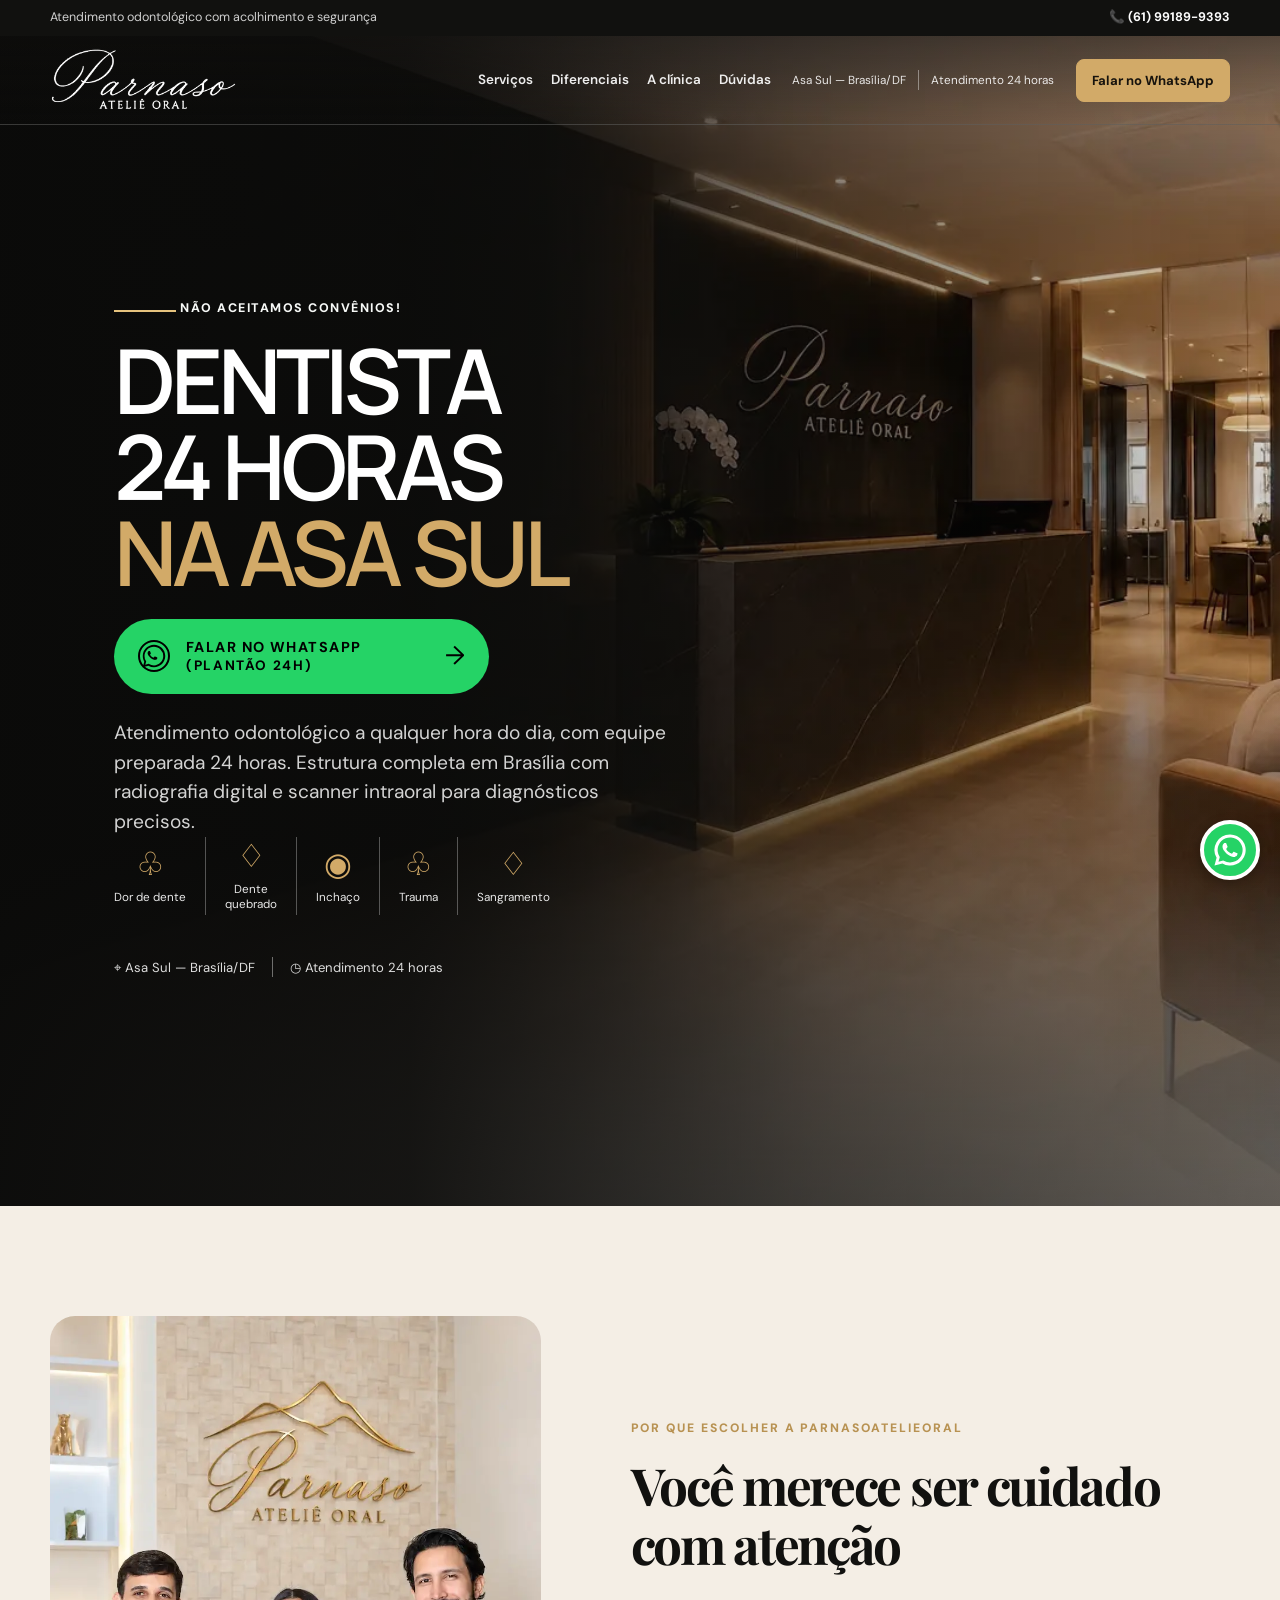
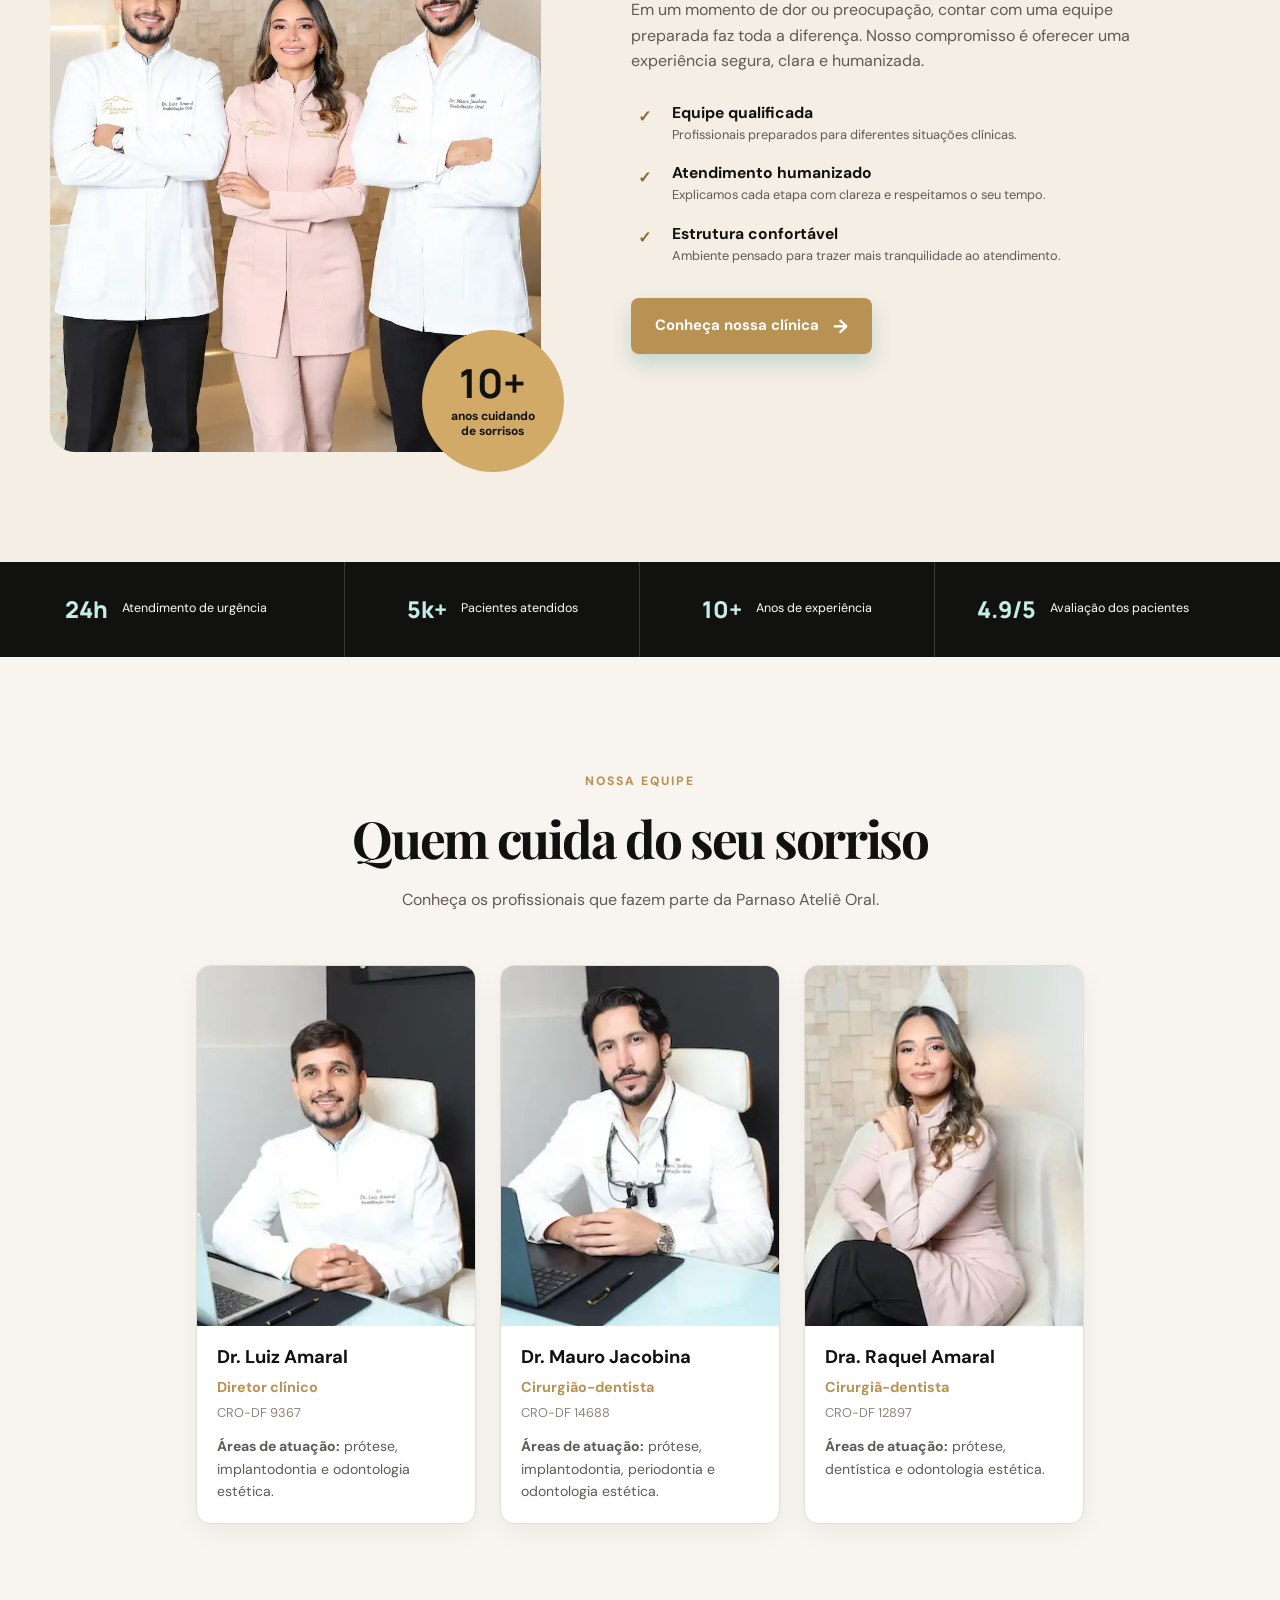
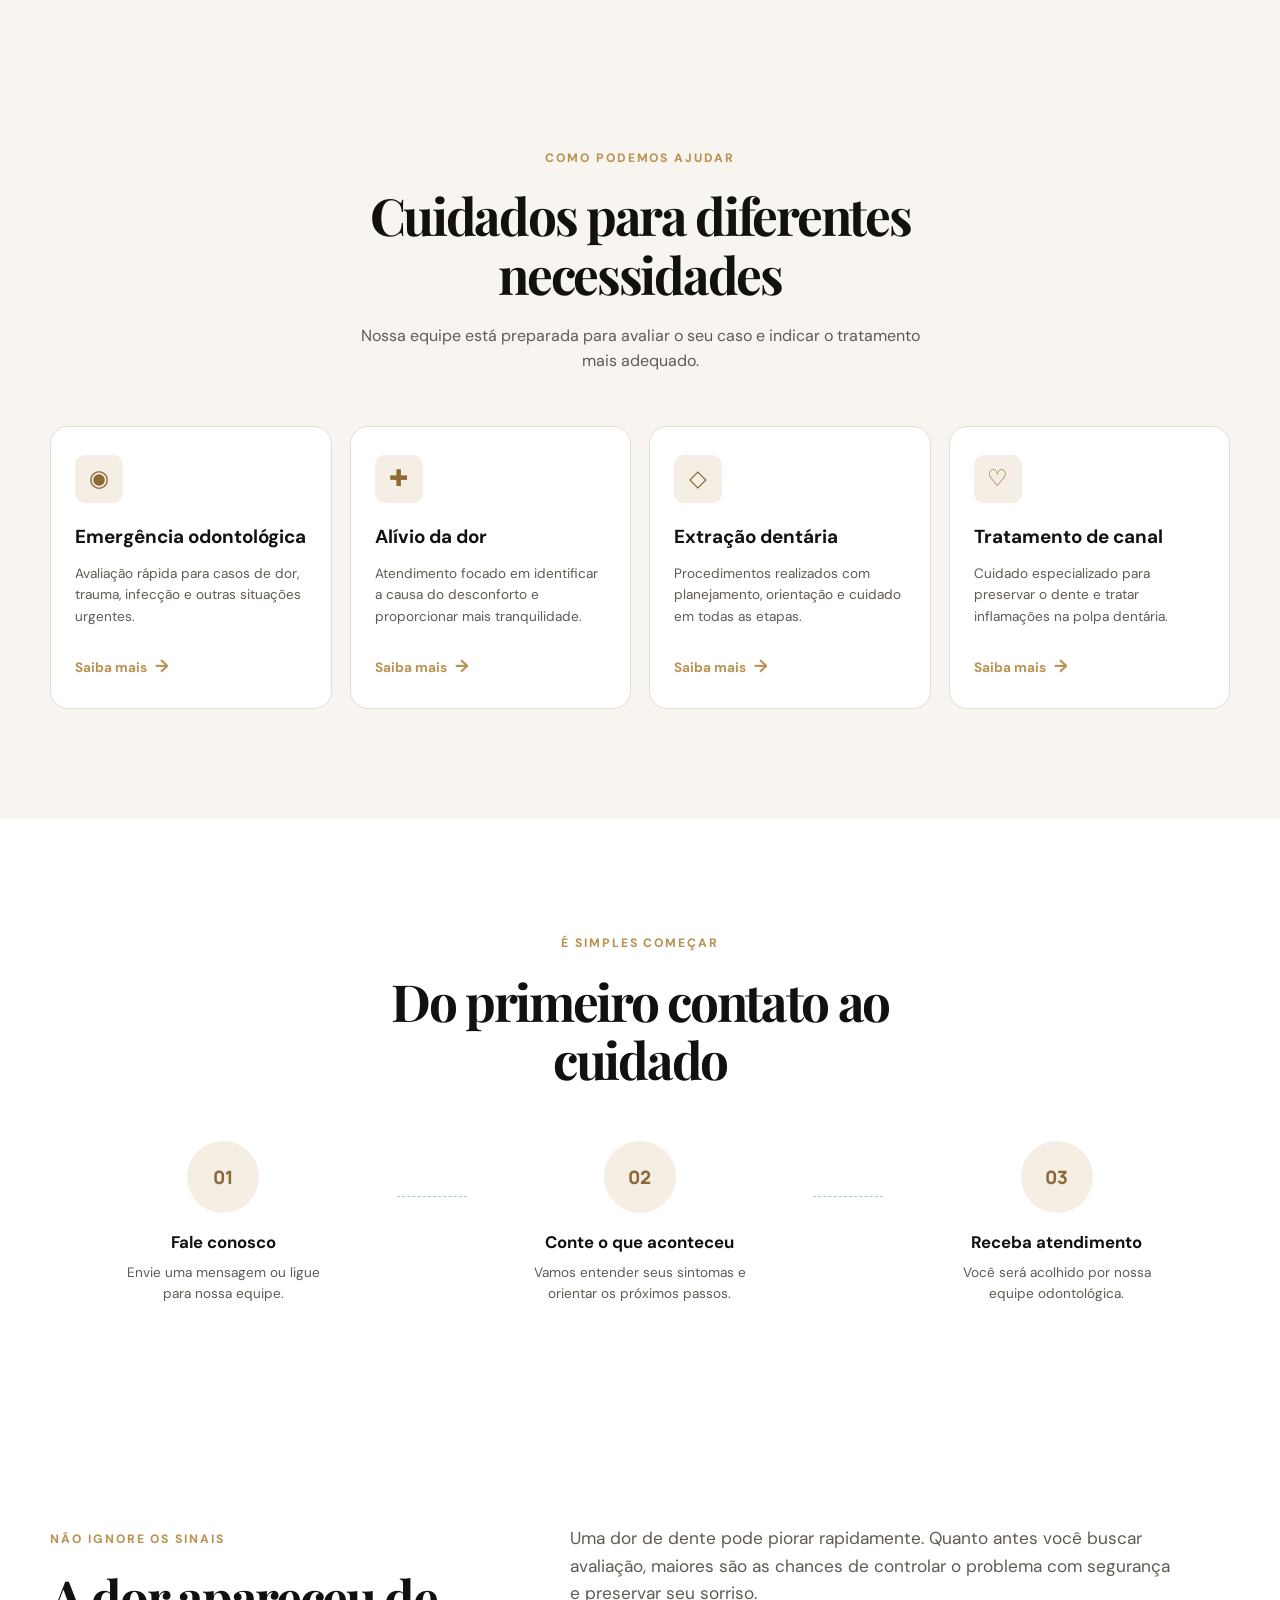
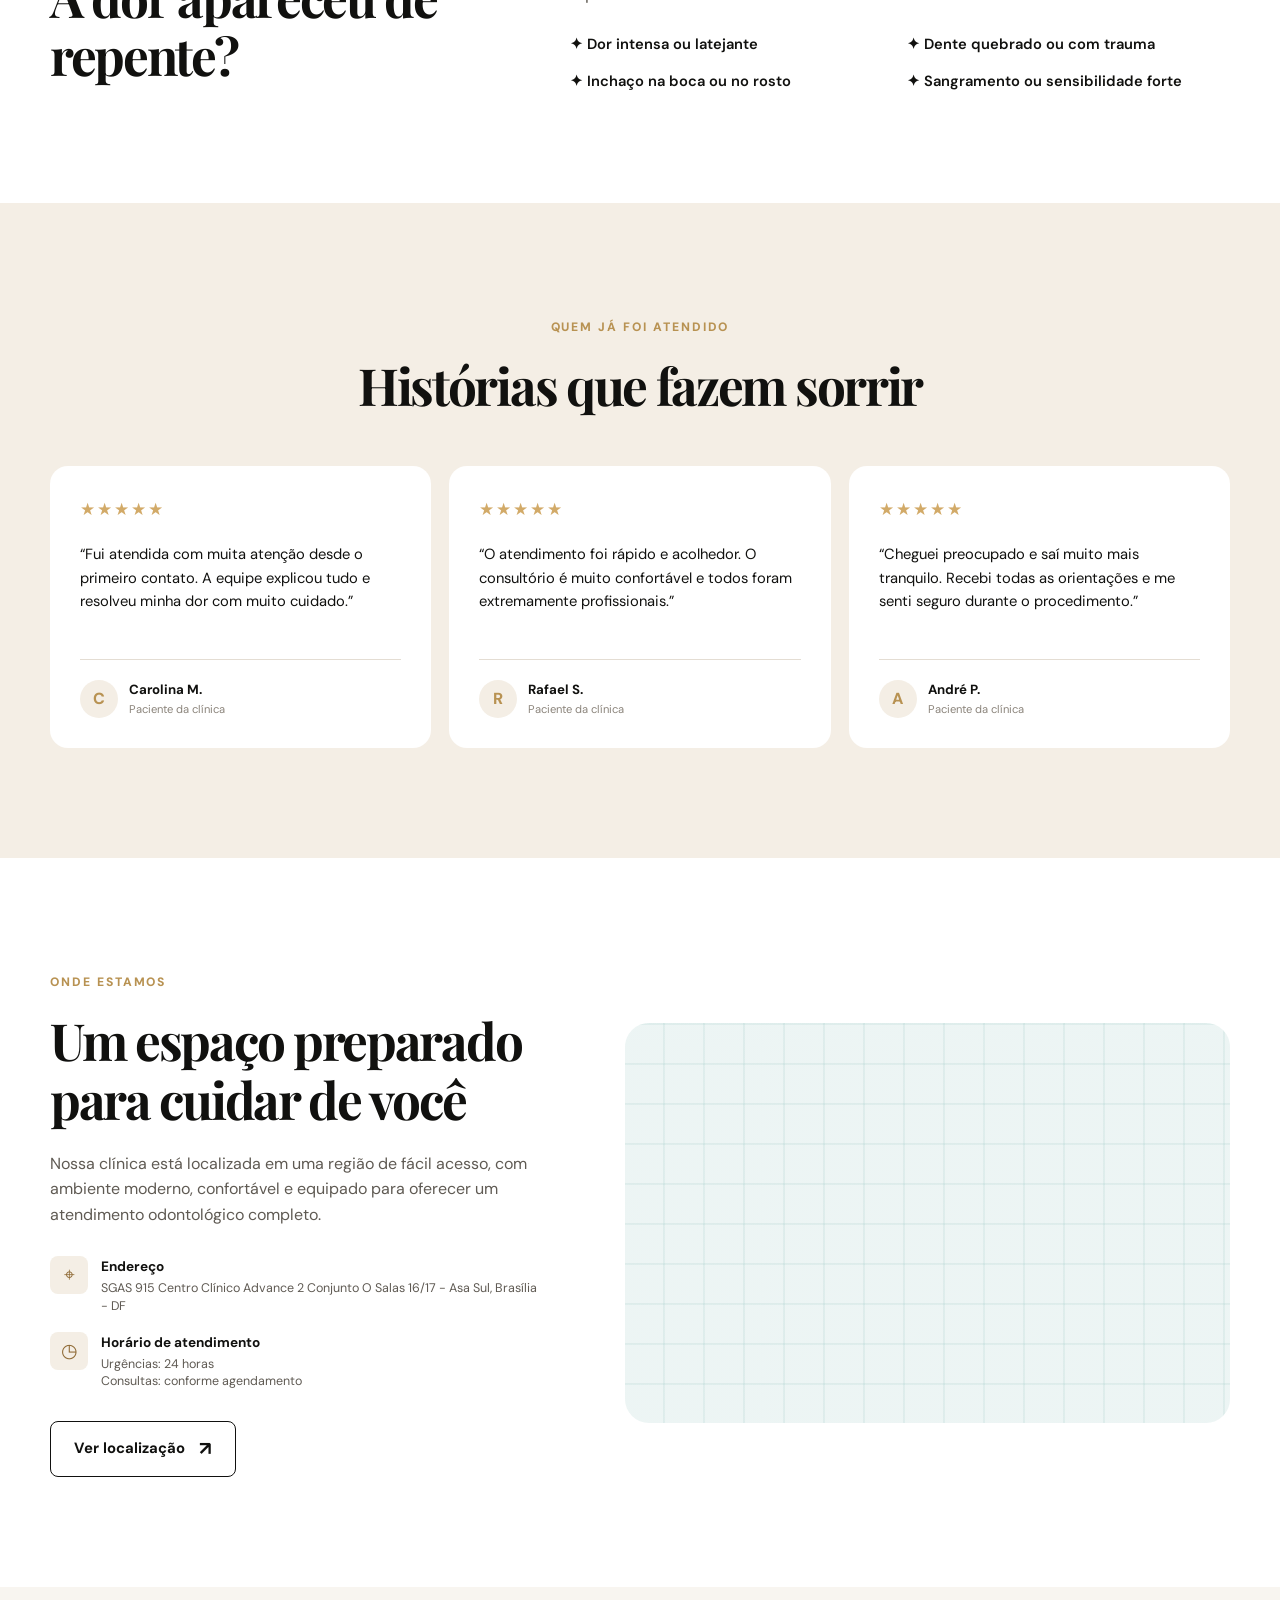
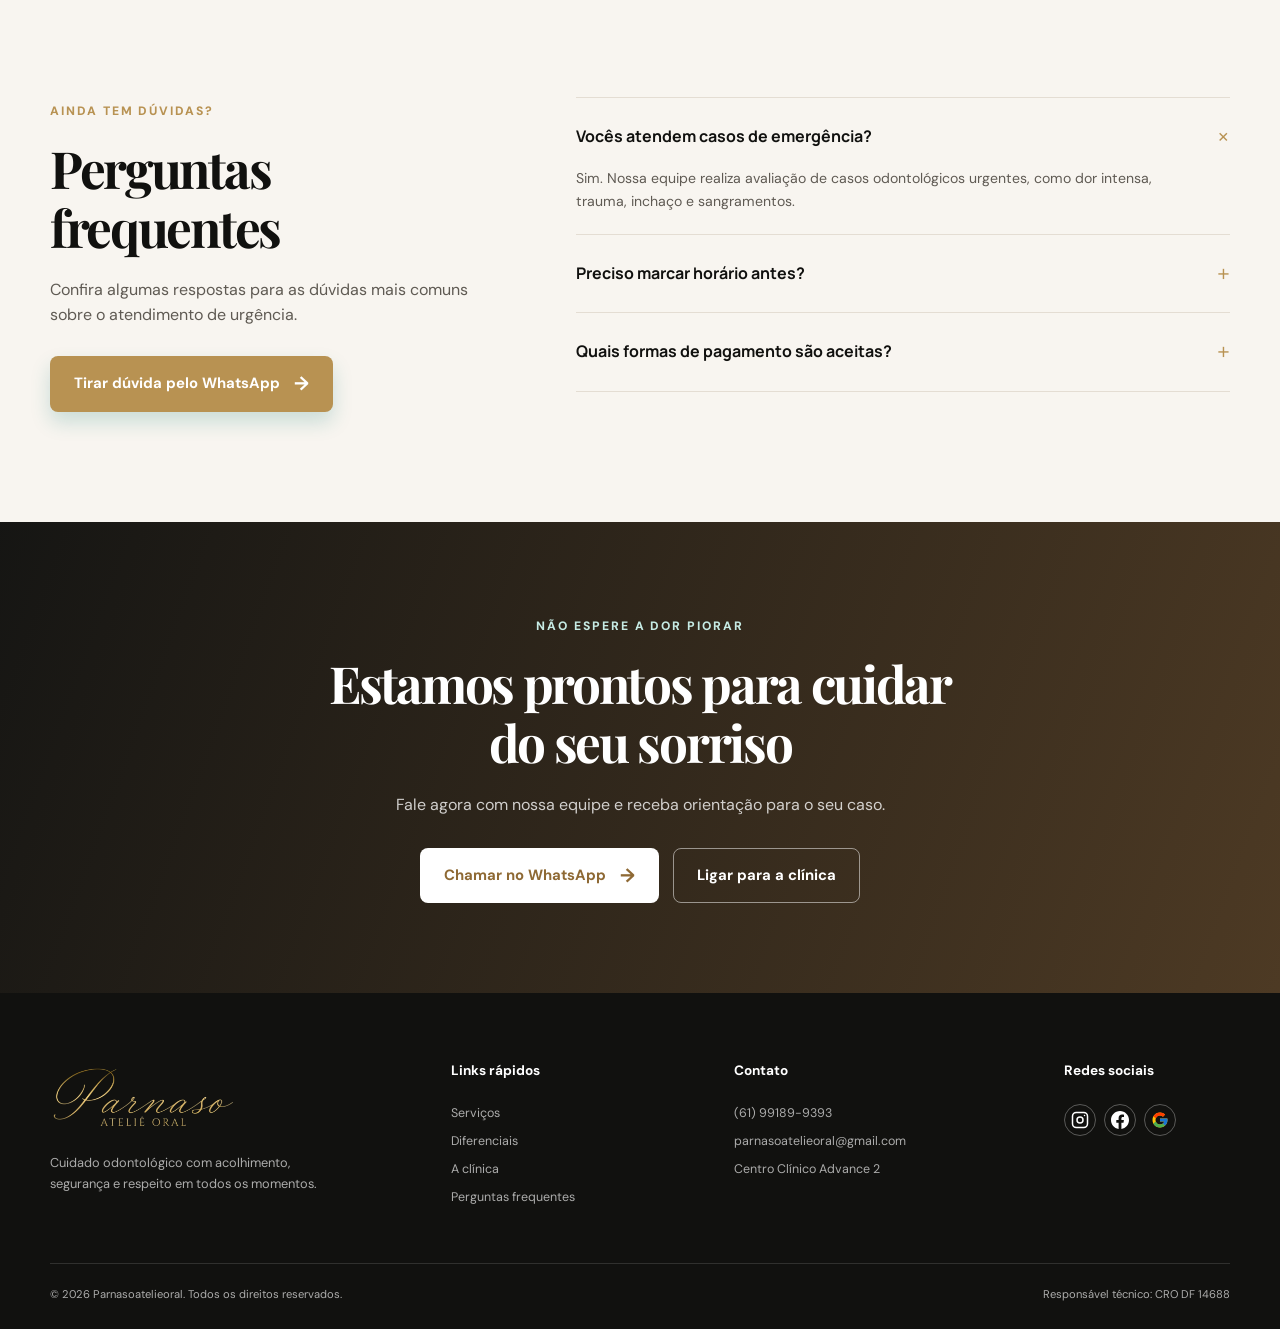
==== commit 4c7e0061: "commit" ====
--- a/index.html
+++ b/index.html
@@ -21,14 +21,7 @@
       async
       src="https://www.googletagmanager.com/gtag/js?id=AW-18468527810"
     ></script>
-    <script>
-      window.dataLayer = window.dataLayer || [];
-      function gtag() {
-        dataLayer.push(arguments);
-      }
-      gtag("js", new Date());
-      gtag("config", "AW-18468527810");
-    </script>
+
     <meta charset="UTF-8" />
     <meta name="viewport" content="width=device-width, initial-scale=1.0" />
 
@@ -81,12 +74,8 @@
       href="https://fonts.googleapis.com/css2?family=DM+Sans:wght@400;500;600;700&family=Manrope:wght@600;700;800&family=Playfair+Display:wght@500;600;700&display=swap"
       rel="stylesheet"
     />
-    <link
-      href="https://fonts.googleapis.com/css2?family=DM+Sans:wght@400;500;600;700&family=Manrope:wght@600;700;800&family=Playfair+Display:wght@500;600;700&display=swap"
-      rel="stylesheet"
-    />
-
-    <link rel="stylesheet" href="./css/style.css?v=10" />
+
+    <link rel="stylesheet" href="./css/style.css?v=11" />
 
     <link
       rel="preload"
@@ -126,9 +115,21 @@
           aria-label="Parnaso Ateliê Oral — início"
         >
           <img
-            src="./img/logo_tansp.webp"
+            src="./img/logo_tansp-320.webp"
+            srcset="
+              ./img/logo_tansp-320.webp 320w,
+              ./img/logo_tansp-640.webp 640w
+            "
+            sizes="
+    (max-width: 640px) 165px,
+    (max-width: 1020px) 185px,
+    190px
+  "
             alt="Parnaso Ateliê Oral"
             class="logo-image"
+            width="1431"
+            height="537"
+            decoding="async"
           />
         </a>
 
@@ -261,8 +262,18 @@
           <div class="features-image">
             <img
               src="./img/IMG_0281.webp"
+              srcset="
+                ./img/IMG_0281-480.webp  480w,
+                ./img/IMG_0281-840.webp  840w,
+                ./img/IMG_0281.webp     1024w
+              "
+              sizes="(max-width: 900px) calc(100vw - 28px), 500px"
               alt="Imagem do consultório"
               class="image-placeholder-large"
+              loading="eager"
+              decoding="async"
+              width="1024"
+              height="1536"
             />
             <div class="experience-badge">
               <strong>10+</strong>
@@ -876,7 +887,36 @@
               </svg>
             </a>
 
-            <a href="#" aria-label="Google">G</a>
+            <a
+              href="https://share.google/WC026KO53JMN9wfzL"
+              target="_blank"
+              aria-label="Google"
+            >
+              <svg
+                xmlns="http://www.w3.org/2000/svg"
+                viewBox="0 0 48 48"
+                width="20"
+                height="20"
+                aria-hidden="true"
+              >
+                <path
+                  fill="#FFC107"
+                  d="M43.611 20.083H42V20H24v8h11.303C33.654 32.657 29.239 36 24 36c-6.627 0-12-5.373-12-12S17.373 12 24 12c3.059 0 5.842 1.154 7.961 3.039l5.657-5.657C34.046 6.053 29.276 4 24 4C12.955 4 4 12.955 4 24s8.955 20 20 20 20-8.955 20-20c0-1.341-.138-2.651-.389-3.917z"
+                />
+                <path
+                  fill="#FF3D00"
+                  d="M6.306 14.691l6.571 4.819C14.655 15.108 18.961 12 24 12c3.059 0 5.842 1.154 7.961 3.039l5.657-5.657C34.046 6.053 29.276 4 24 4c-7.682 0-14.347 4.337-17.694 10.691z"
+                />
+                <path
+                  fill="#4CAF50"
+                  d="M24 44c5.176 0 9.86-1.977 13.409-5.193l-6.19-5.238C29.143 35.091 26.689 36 24 36c-5.218 0-9.62-3.317-11.283-7.946l-6.522 5.025C9.505 39.556 16.227 44 24 44z"
+                />
+                <path
+                  fill="#1976D2"
+                  d="M43.611 20.083H42V20H24v8h11.303c-.793 2.248-2.231 4.166-4.084 5.569l.003-.002 6.19 5.238C36.971 39.205 44 34 44 24c0-1.341-.138-2.651-.389-3.917z"
+                />
+              </svg>
+            </a>
           </div>
         </div>
       </div>
--- a/css/style.css
+++ b/css/style.css
@@ -814,9 +814,12 @@
 }
 
 .image-placeholder-large {
+  display: block;
+  width: 100%;
+  height: auto;
+  min-height: 0;
+  max-width: 100%;
   border-radius: 25px;
-
-  min-height: 560px;
 }
 
 .experience-badge {
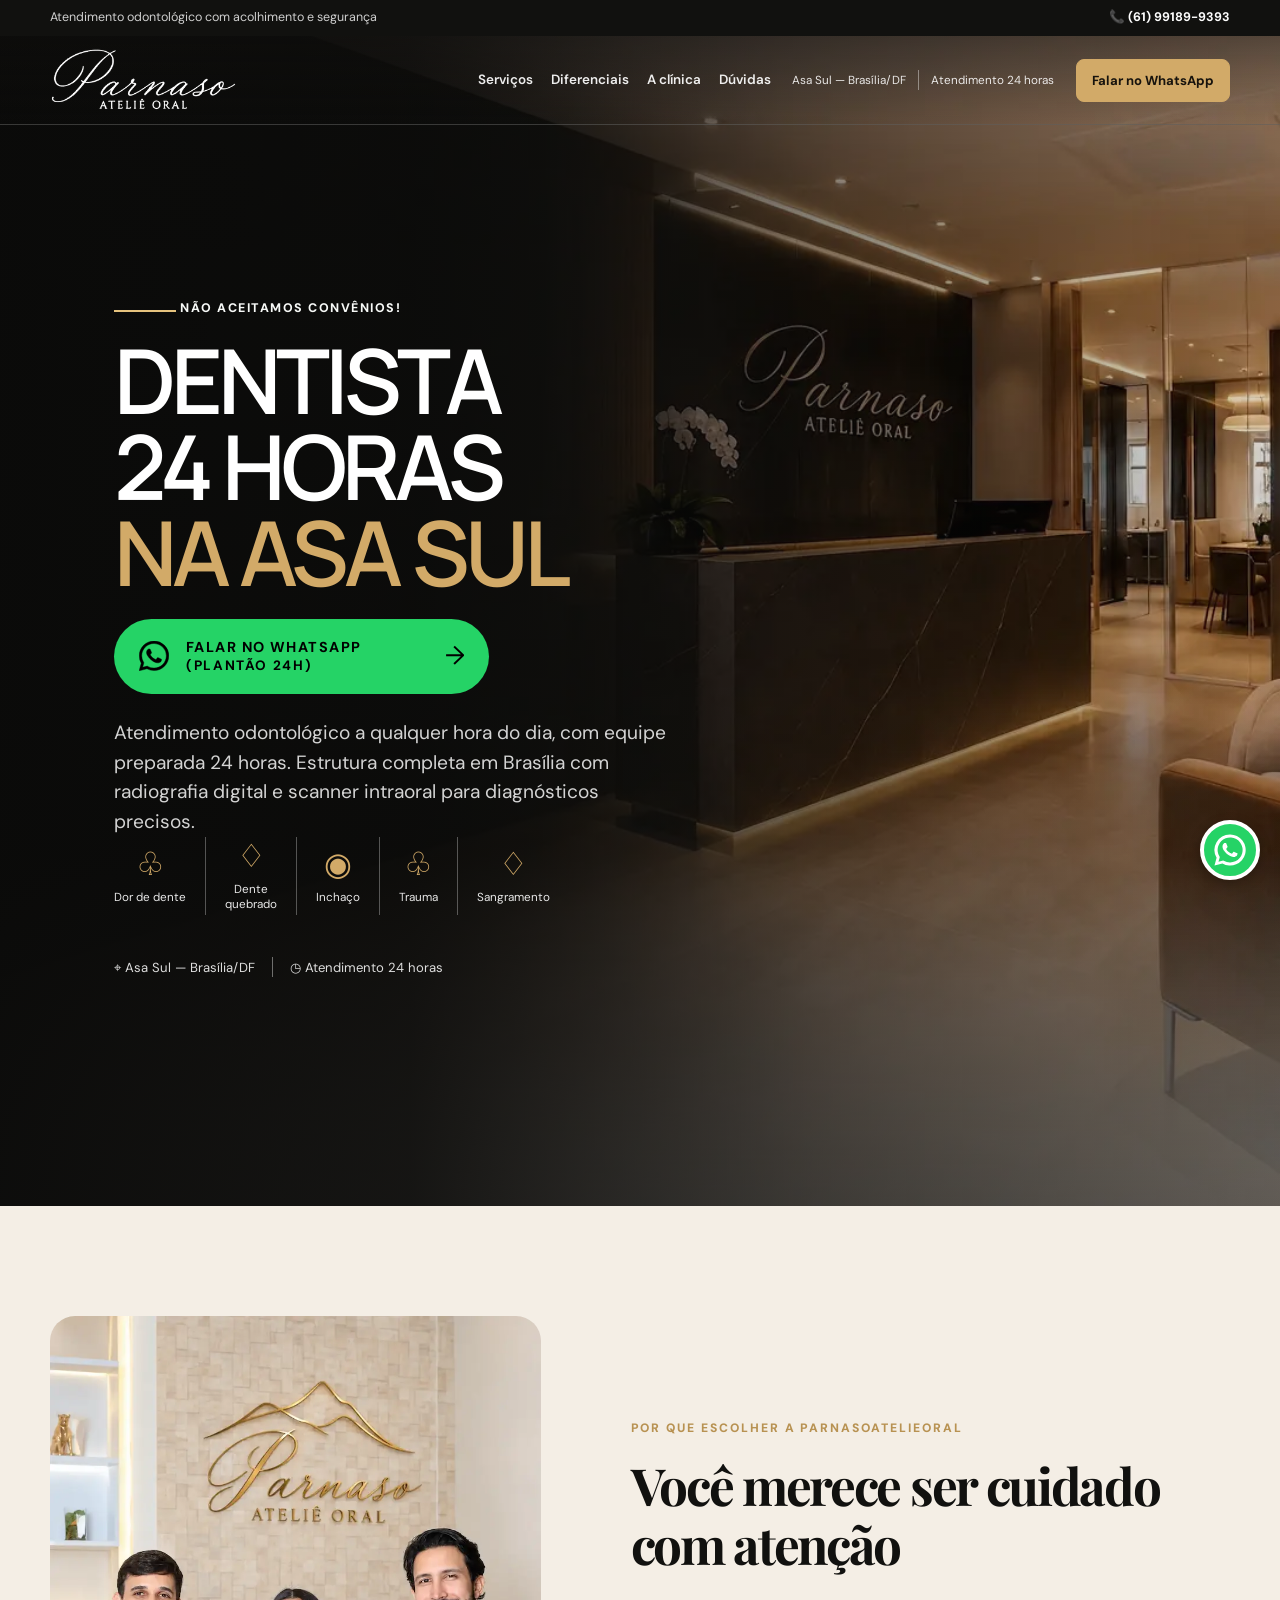
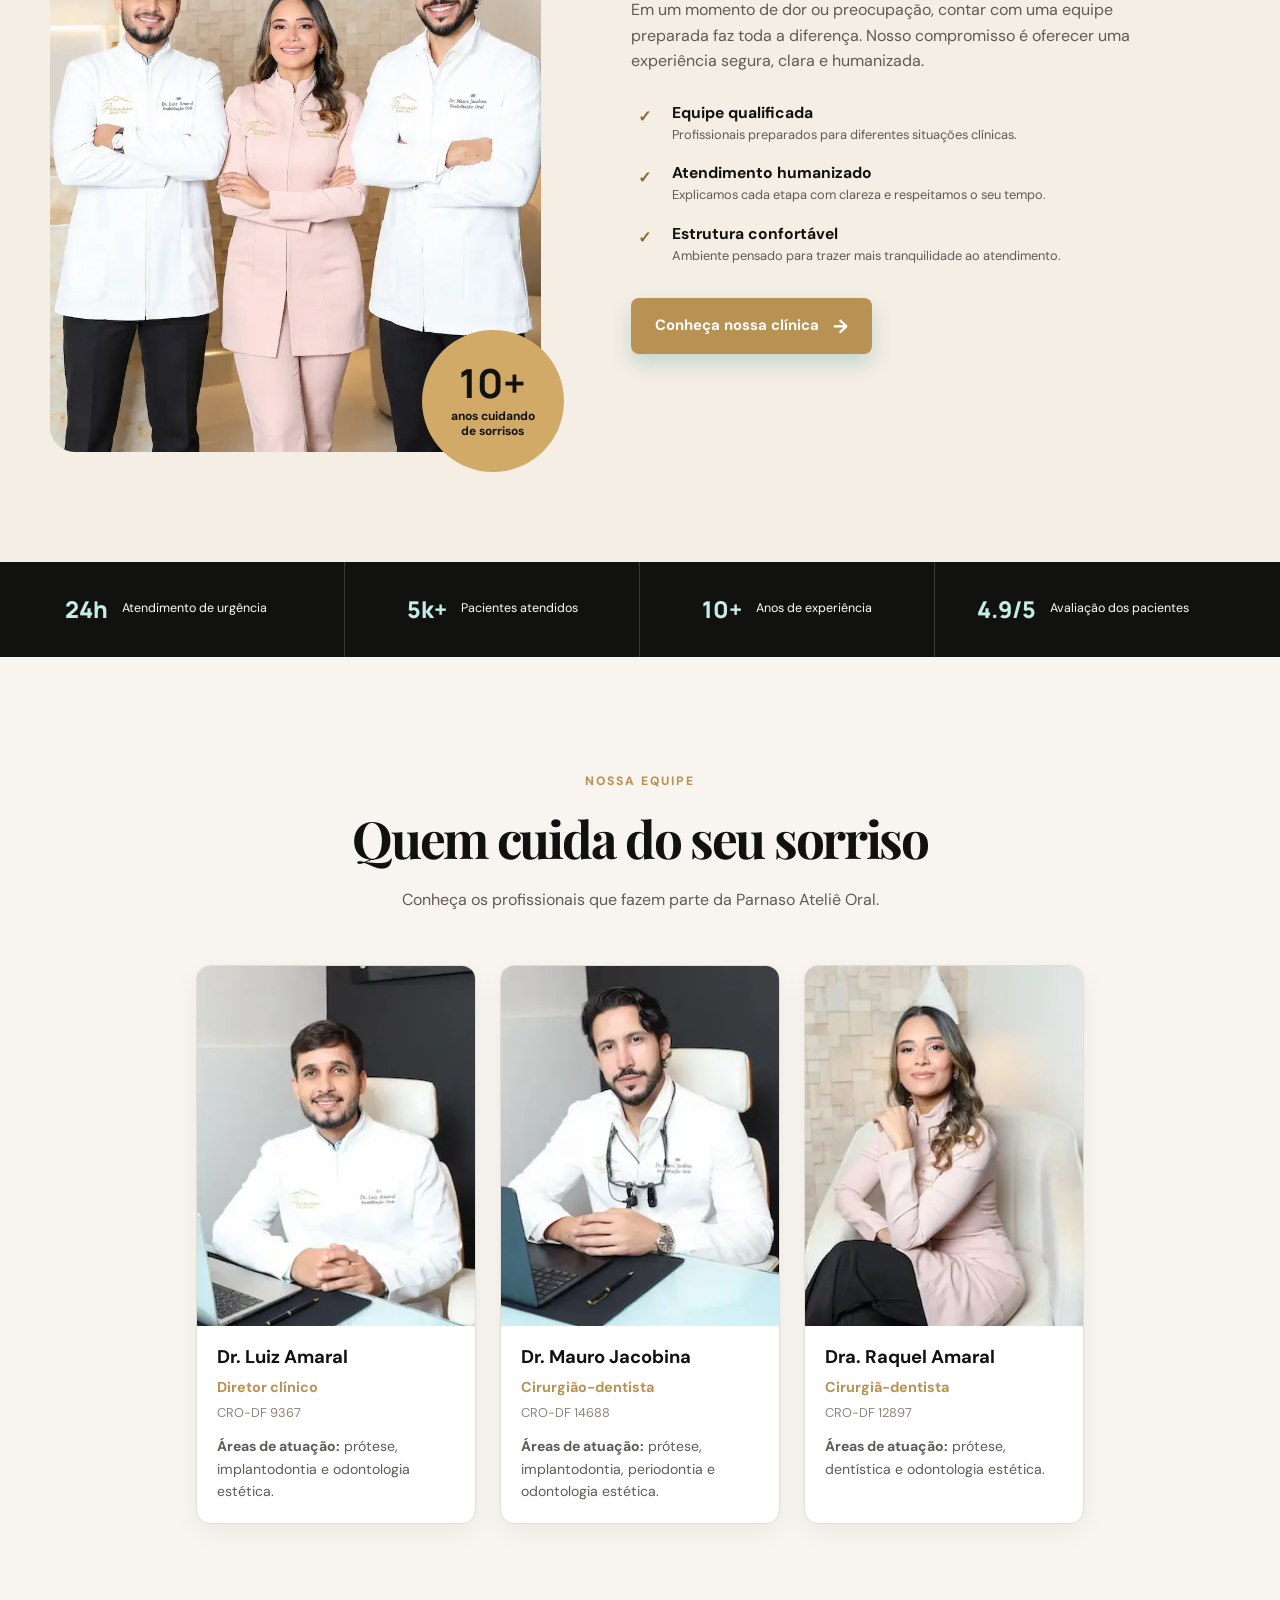
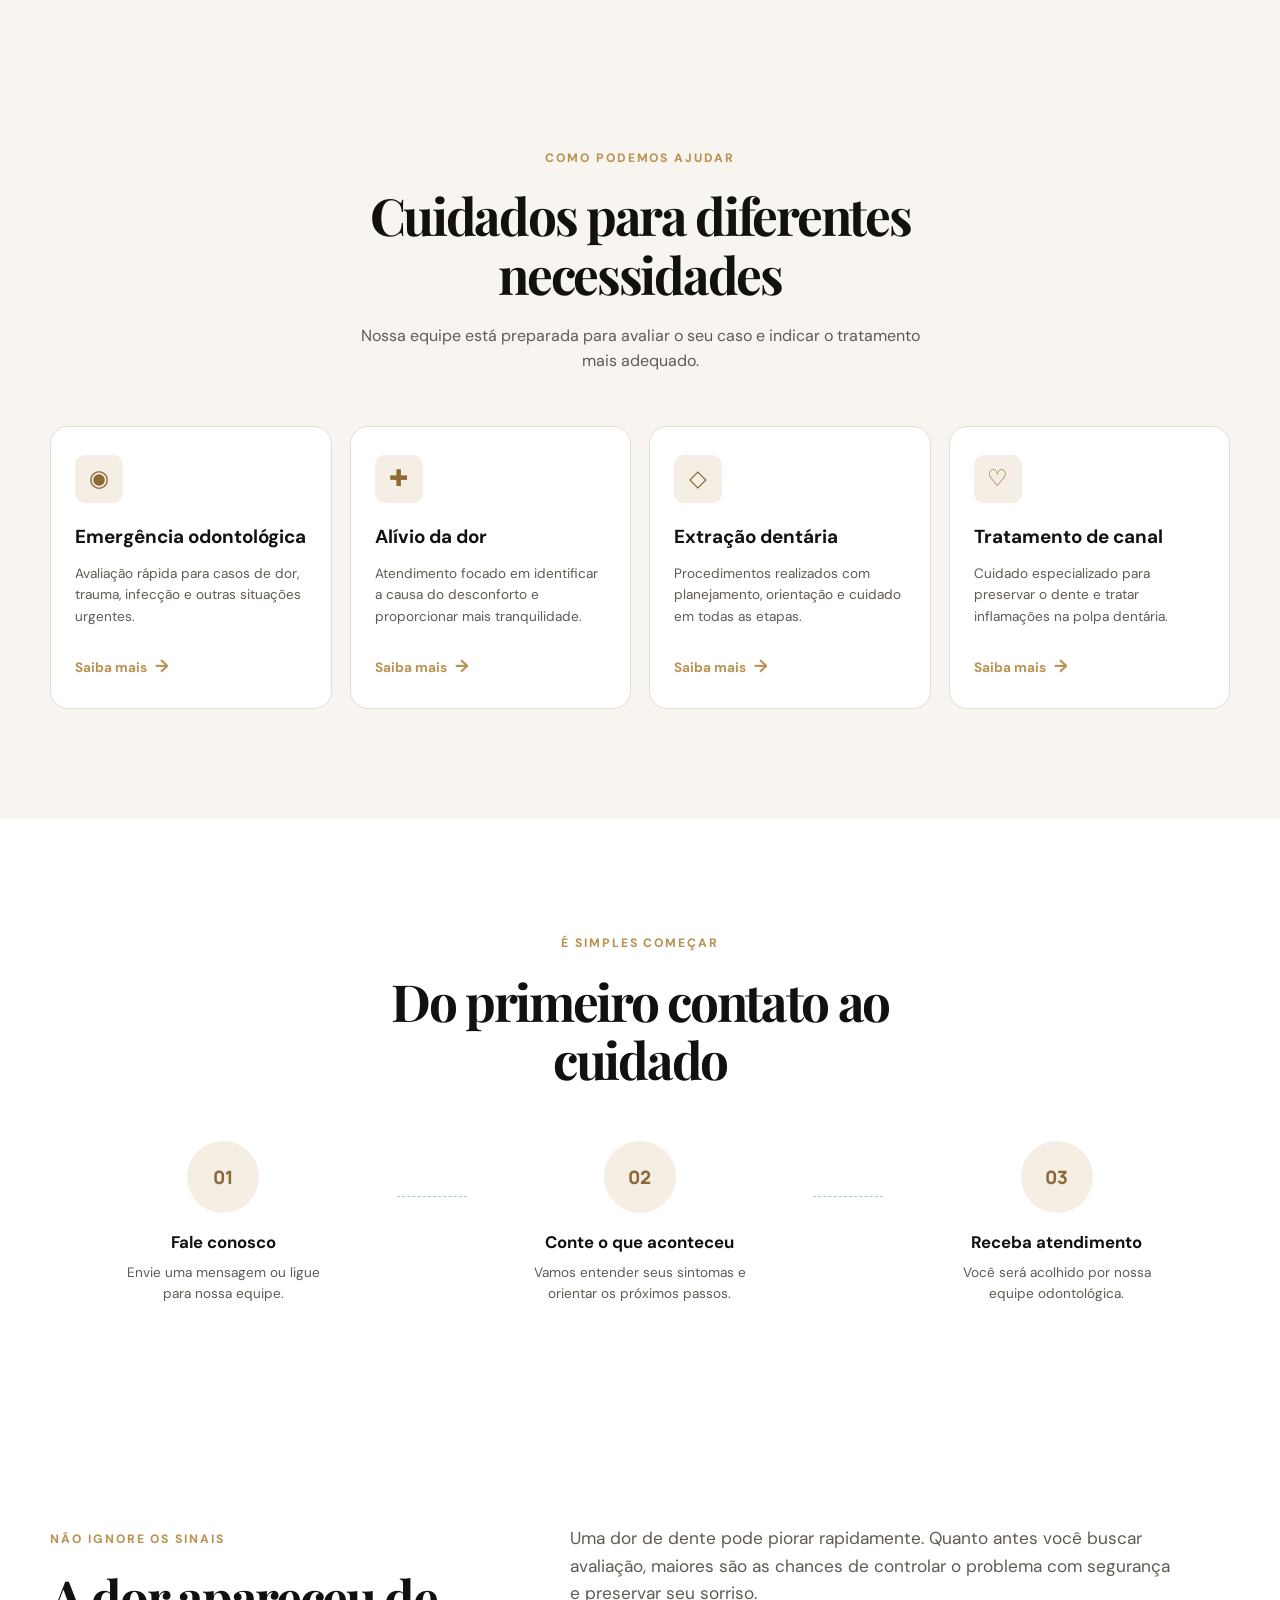
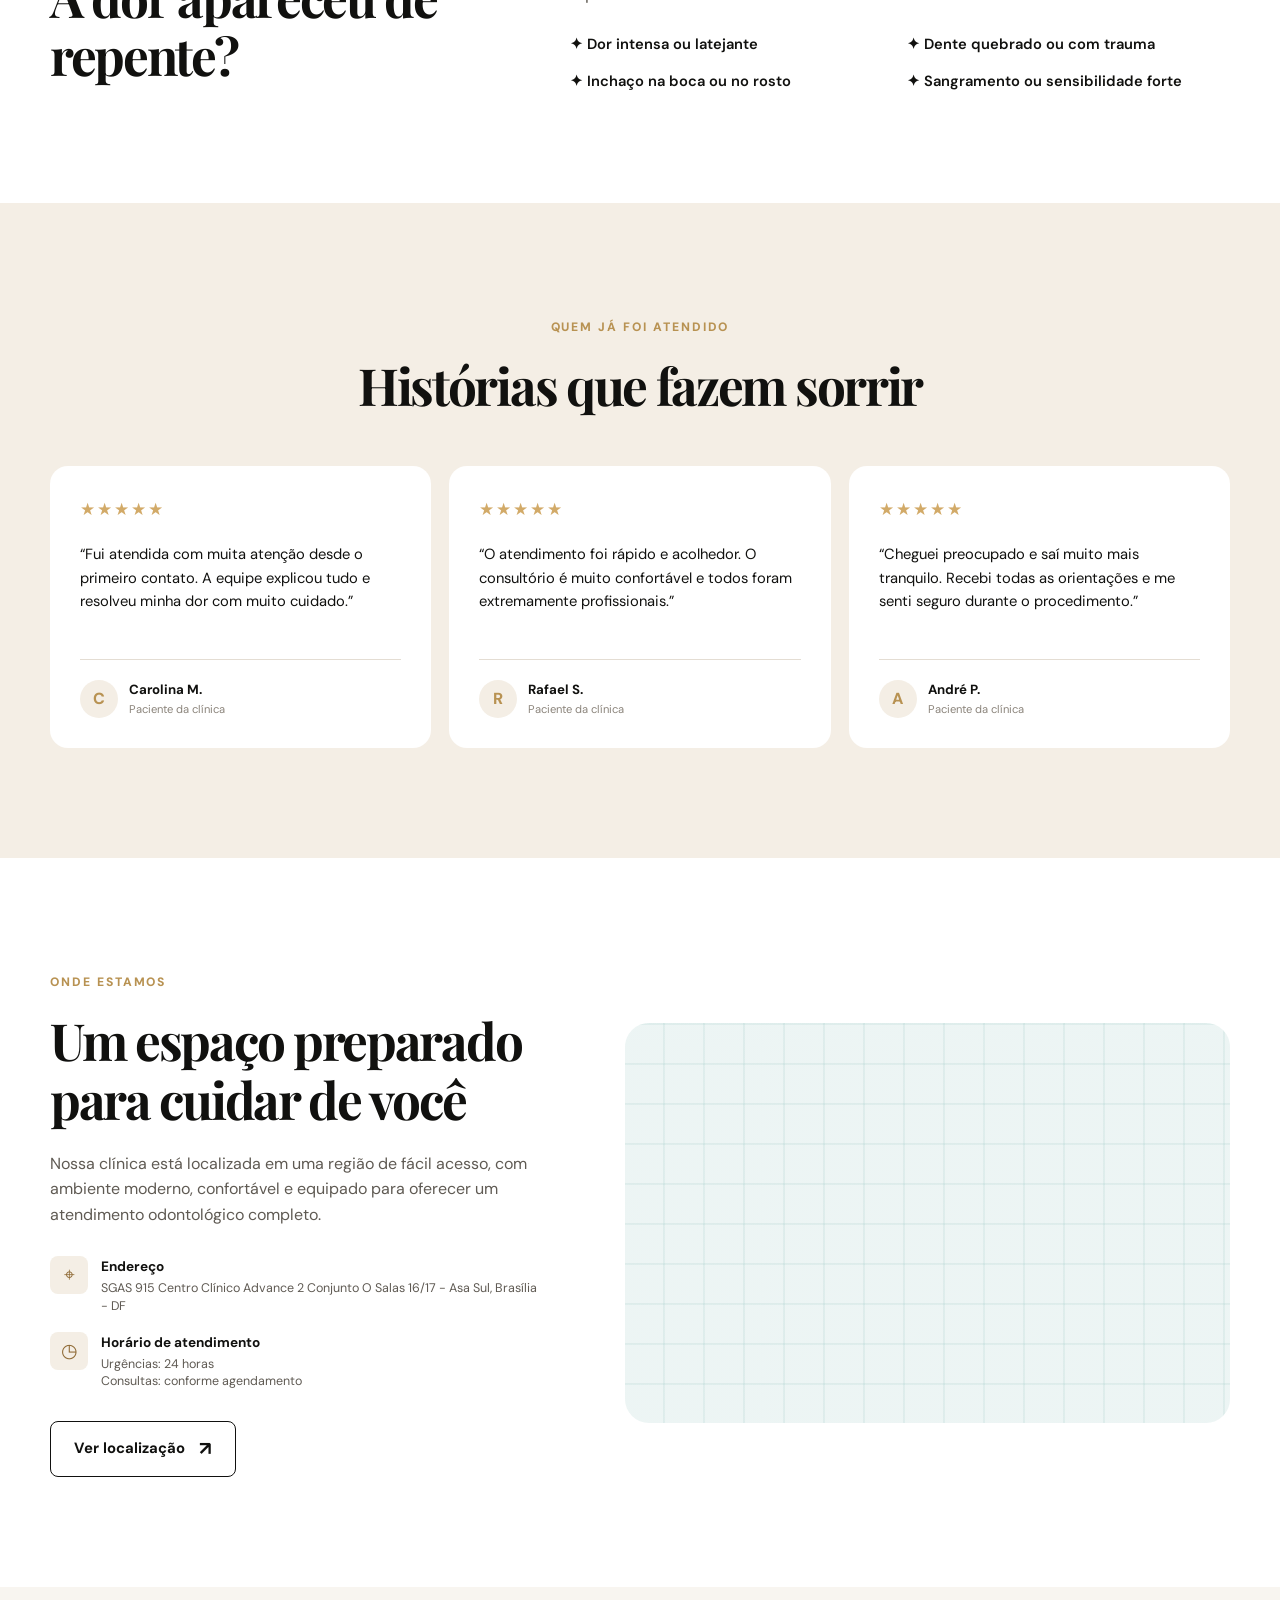
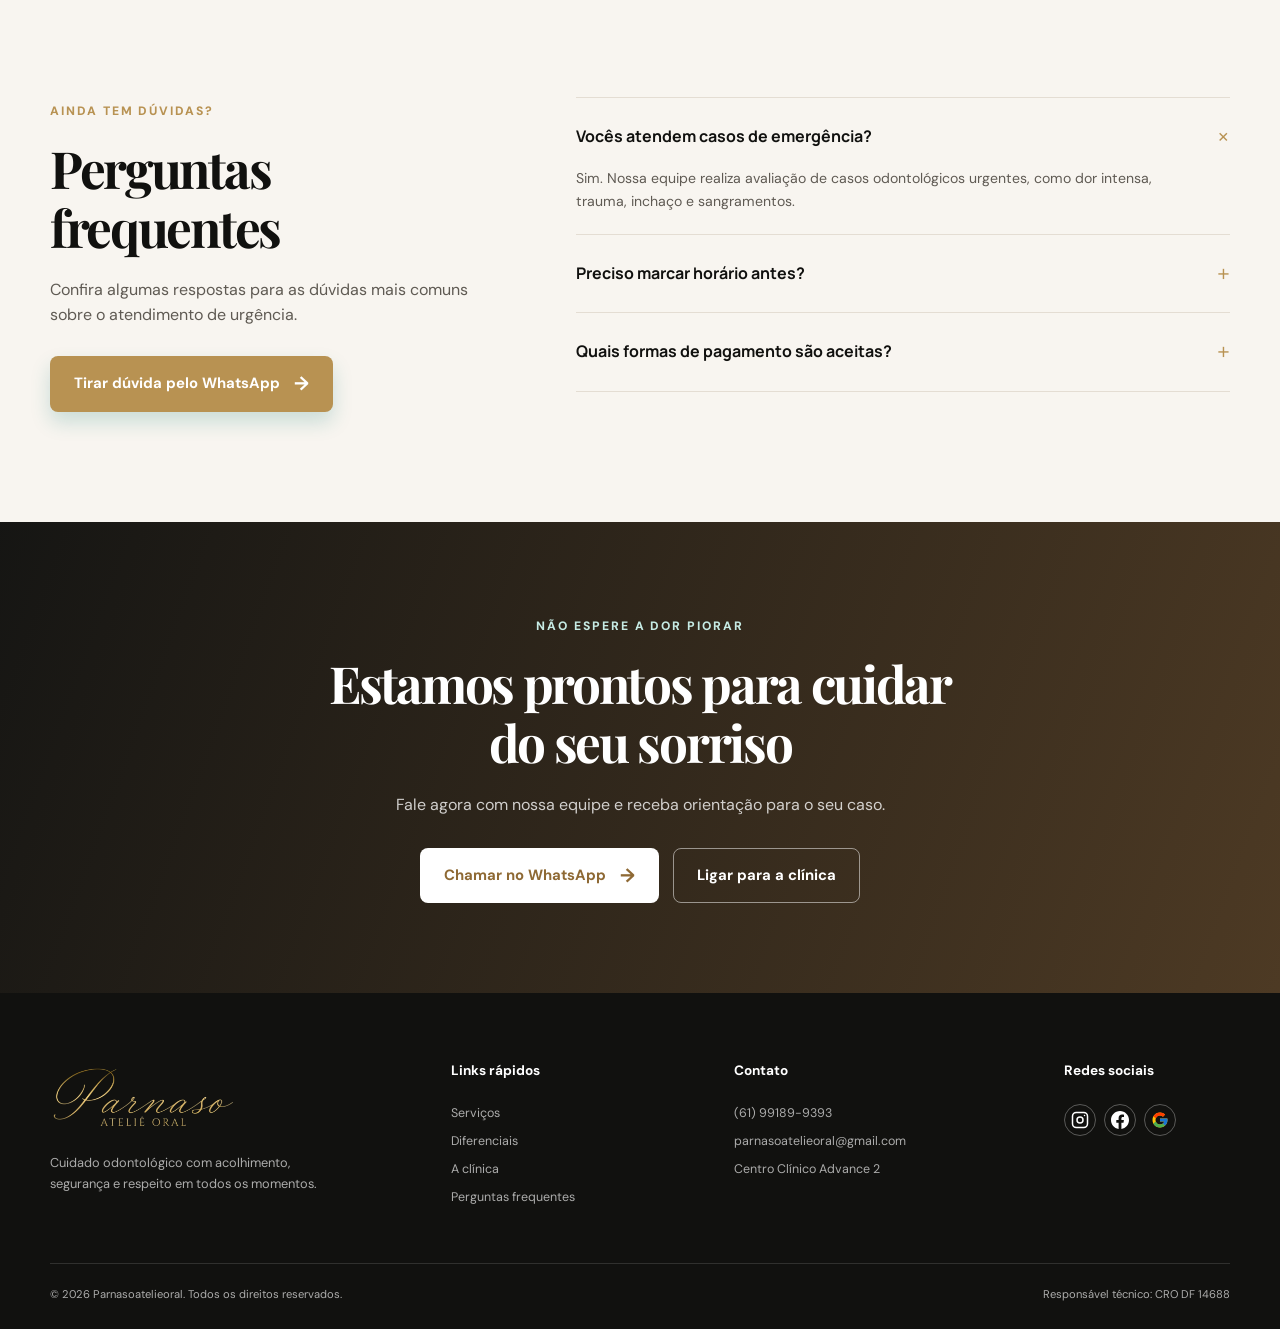
==== commit d2c2919d: "commit" ====
--- a/index.html
+++ b/index.html
@@ -75,7 +75,7 @@
       rel="stylesheet"
     />
 
-    <link rel="stylesheet" href="./css/style.css?v=11" />
+    <link rel="stylesheet" href="./css/style.css?v=12" />
 
     <link
       rel="preload"
@@ -192,13 +192,17 @@
               target="_blank"
               rel="noopener noreferrer"
             >
-              <span class="whatsapp-symbol">
-                <svg viewBox="0 0 32 32" aria-hidden="true">
+              <span class="whatsapp-symbol" aria-hidden="true">
+                <svg
+                  xmlns="http://www.w3.org/2000/svg"
+                  viewBox="0 0 16 16"
+                  fill="currentColor"
+                  stroke="currentColor"
+                  stroke-width="0.2"
+                  stroke-linejoin="round"
+                >
                   <path
-                    d="M19.11 17.39c-.27-.14-1.61-.79-1.86-.88-.25-.09-.43-.14-.61.14-.18.27-.7.88-.86 1.06-.16.18-.32.2-.59.07-.27-.14-1.13-.42-2.15-1.33-.79-.7-1.33-1.56-1.49-1.83-.16-.27-.02-.42.12-.55.12-.12.27-.32.41-.48.14-.16.18-.27.27-.45.09-.18.05-.34-.02-.48-.07-.14-.61-1.47-.84-2.02-.22-.53-.45-.46-.61-.47h-.52c-.18 0-.48.07-.73.34-.25.27-.95.93-.95 2.26s.98 2.62 1.11 2.8c.14.18 1.93 2.95 4.68 4.14.65.28 1.16.45 1.56.57.66.21 1.26.18 1.73.11.53-.08 1.61-.66 1.84-1.3.23-.64.23-1.19.16-1.3-.07-.11-.25-.18-.52-.32z"
-                  />
-                  <path
-                    d="M16.02 3.2c-7.08 0-12.84 5.76-12.84 12.84 0 2.26.59 4.47 1.71 6.41L3.08 28.8l6.5-1.7a12.8 12.8 0 0 0 6.43 1.74h.01c7.08 0 12.84-5.76 12.84-12.84S23.1 3.2 16.02 3.2zm0 23.53h-.01c-2.01 0-3.98-.54-5.7-1.57l-.41-.24-3.86 1.01 1.03-3.76-.27-.43a10.66 10.66 0 0 1-1.64-5.7c0-5.9 4.8-10.7 10.71-10.7 2.86 0 5.54 1.12 7.56 3.14a10.64 10.64 0 0 1 3.14 7.56c0 5.9-4.81 10.69-10.71 10.69z"
+                    d="M13.601 2.326A7.854 7.854 0 0 0 8.02 0C3.672 0 .132 3.539.13 7.89a7.854 7.854 0 0 0 1.053 3.94L.064 15.922l4.188-1.098a7.874 7.874 0 0 0 3.768.96h.003c4.347 0 7.89-3.54 7.89-7.89a7.85 7.85 0 0 0-2.312-5.568zM8.02 14.45a6.56 6.56 0 0 1-3.341-.915l-.24-.142-2.495.654.665-2.433-.156-.25a6.528 6.528 0 0 1-1.003-3.472c.002-3.618 2.946-6.563 6.568-6.563a6.525 6.525 0 0 1 4.64 1.924 6.52 6.52 0 0 1 1.92 4.64c-.001 3.619-2.946 6.563-6.56 6.563zm3.6-4.91c-.197-.098-1.17-.577-1.353-.642-.182-.066-.315-.098-.446.098-.132.197-.51.643-.625.775-.115.131-.23.148-.428.05-.197-.099-.832-.307-1.584-.98-.585-.522-.98-1.166-1.095-1.363-.115-.197-.012-.304.086-.402.089-.088.197-.23.296-.345.098-.115.13-.197.197-.329.066-.131.033-.246-.016-.345-.05-.098-.446-1.075-.611-1.47-.16-.385-.323-.332-.446-.337l-.38-.007a.729.729 0 0 0-.526.246c-.18.197-.69.674-.69 1.643s.706 1.904.804 2.035c.098.132 1.387 2.117 3.36 2.969.47.202.836.323 1.122.413.471.15.9.128 1.24.078.378-.056 1.17-.478 1.336-.94.164-.461.164-.858.115-.94-.05-.082-.181-.131-.378-.23z"
                   />
                 </svg>
               </span>
--- a/css/style.css
+++ b/css/style.css
@@ -820,6 +820,22 @@
   min-height: 0;
   max-width: 100%;
   border-radius: 25px;
+}
+
+.whatsapp-symbol {
+  display: inline-flex;
+  align-items: center;
+  justify-content: center;
+  flex-shrink: 0;
+  width: 32px;
+  height: 32px;
+}
+
+.whatsapp-symbol svg {
+  display: block;
+  width: 30px;
+  height: 30px;
+  color: #000;
 }
 
 .experience-badge {
@@ -2496,17 +2512,6 @@
   background: #1da851;
   box-shadow: 0 12px 30px rgba(37, 211, 102, 0.28);
   transform: translateY(-3px);
-}
-
-.whatsapp-symbol {
-  border: 2px solid currentColor;
-  border-radius: 50%;
-  display: grid;
-  flex: 0 0 32px;
-  font-size: 1.15rem;
-  height: 32px;
-  place-items: center;
-  width: 32px;
 }
 
 .hero-whatsapp-button span:nth-child(2) {
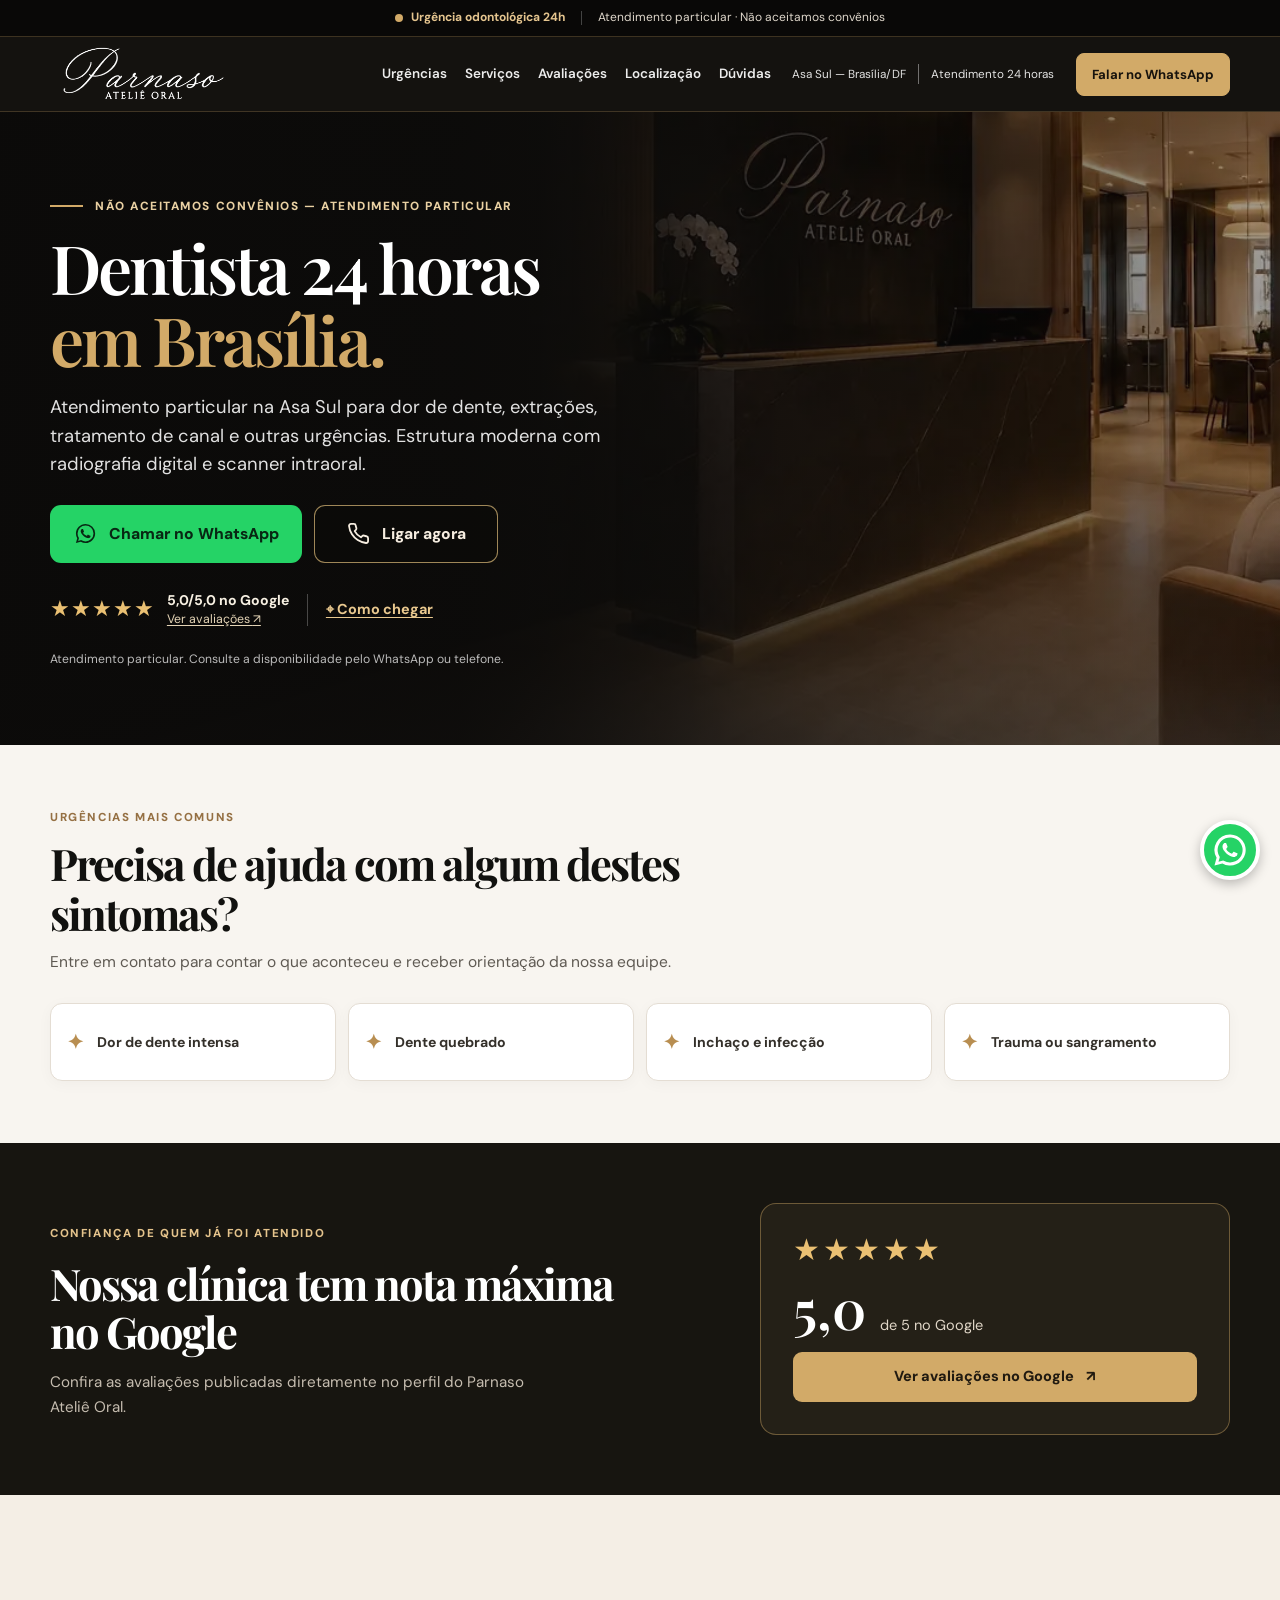
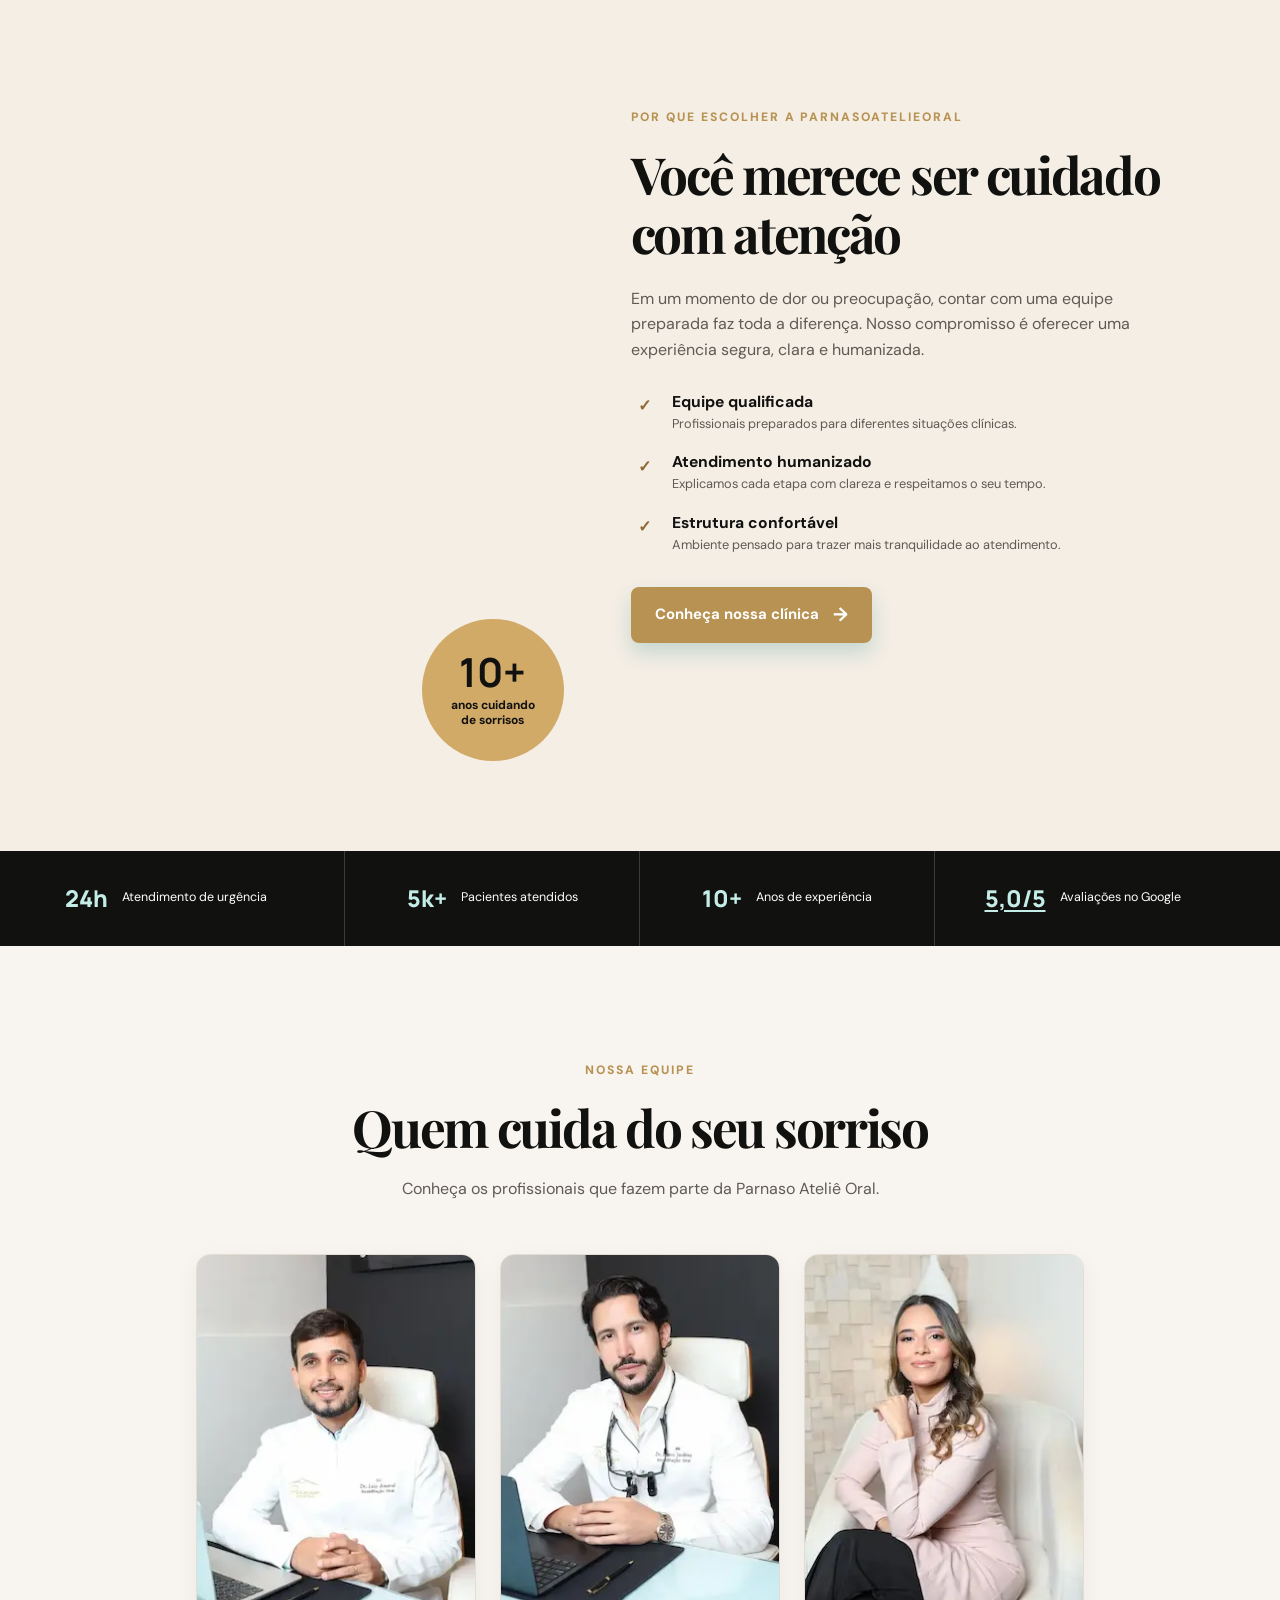
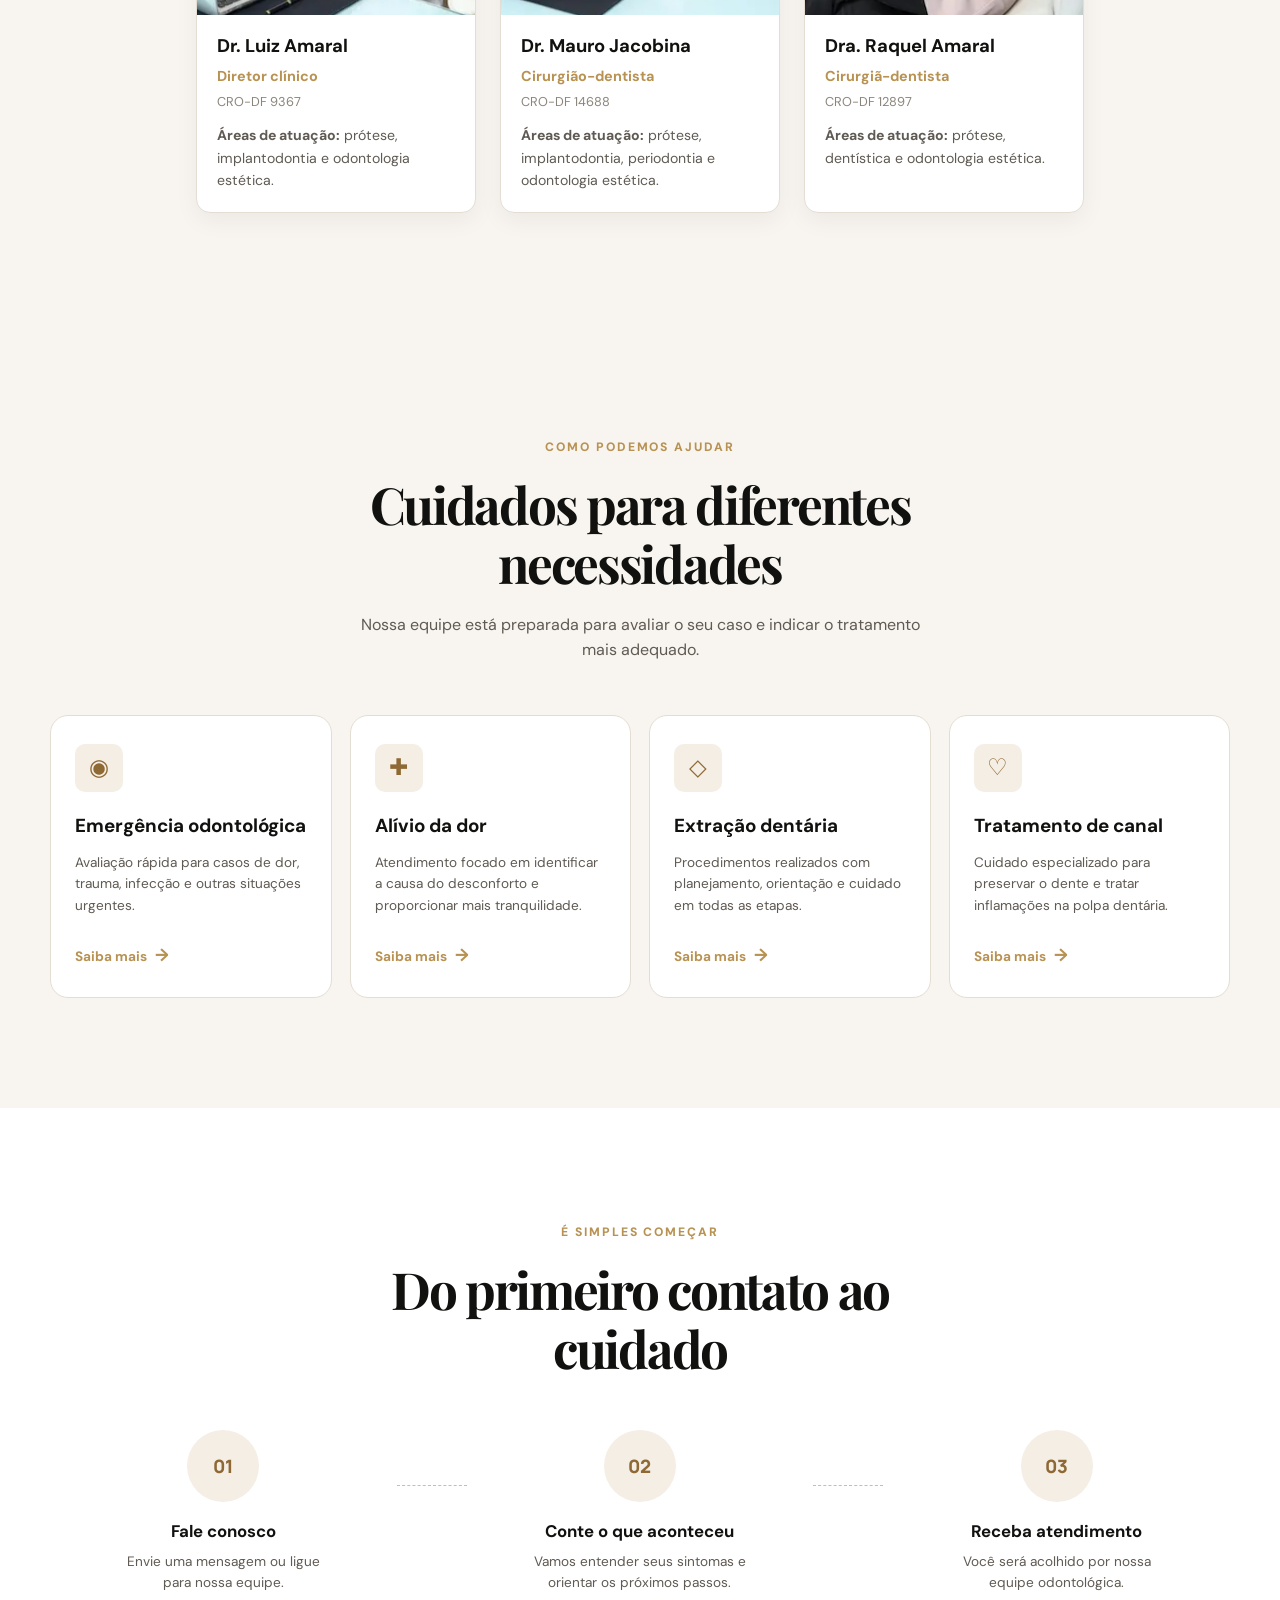
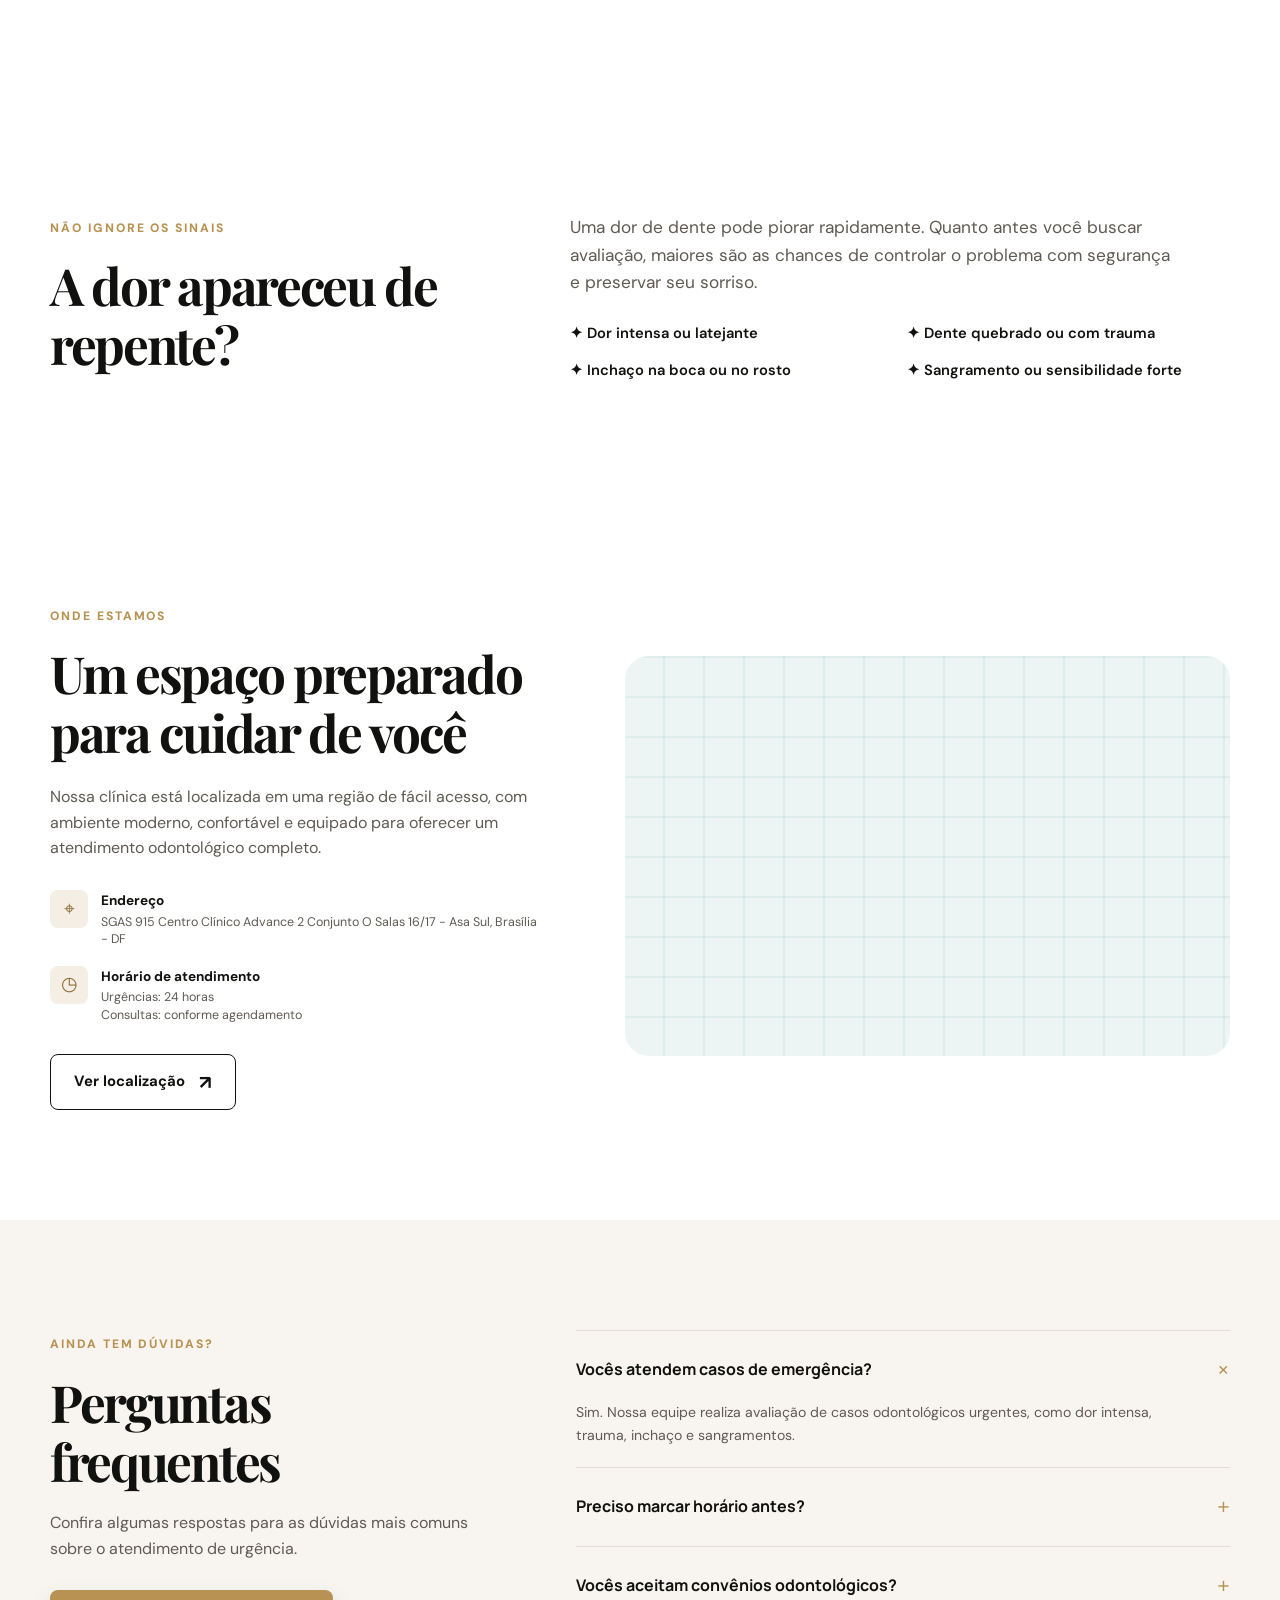
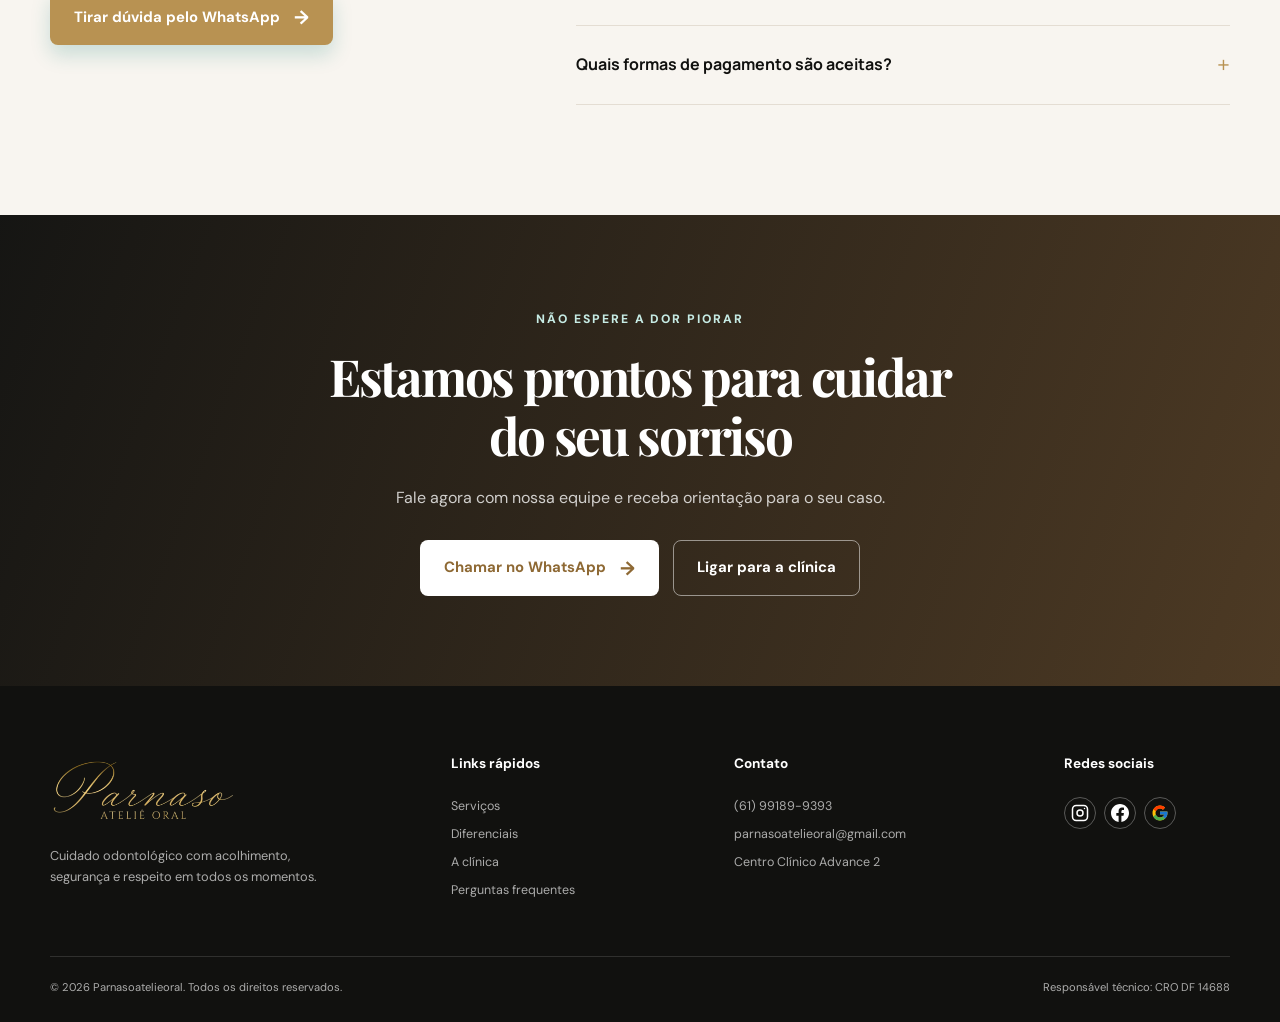
==== commit 500864f3: "commit" ====
--- a/index.html
+++ b/index.html
@@ -24,6 +24,7 @@
 
     <meta charset="UTF-8" />
     <meta name="viewport" content="width=device-width, initial-scale=1.0" />
+    <meta name="theme-color" content="#11110f" />
 
     <title>Dentista 24 Horas na Asa Sul | Parnaso Ateliê Oral</title>
     <meta
@@ -75,7 +76,7 @@
       rel="stylesheet"
     />
 
-    <link rel="stylesheet" href="./css/style.css?v=12" />
+    <link rel="stylesheet" href="./css/style.css?v=13" />
 
     <link
       rel="preload"
@@ -98,11 +99,17 @@
     ></noscript>
     <!-- End Google Tag Manager (noscript) -->
 
-    <!-- Barra superior -->
+    <!-- Informação objetiva sobre o plantão e o atendimento particular -->
     <div class="topbar">
       <div class="container topbar-content">
-        <span>Atendimento odontológico com acolhimento e segurança</span>
-        <a href="tel:+5561991899393">📞 (61) 99189-9393</a>
+        <span class="pa-topbar-emergency"
+          ><span class="pa-status-dot" aria-hidden="true"></span
+          ><strong>Urgência odontológica 24h</strong></span
+        >
+        <span class="pa-topbar-divider" aria-hidden="true"></span>
+        <span class="pa-topbar-private"
+          >Atendimento particular · Não aceitamos convênios</span
+        >
       </div>
     </div>
 
@@ -134,9 +141,10 @@
         </a>
 
         <nav class="nav" id="menu-principal" aria-label="Navegação principal">
+          <a href="#urgencias">Urgências</a>
           <a href="#servicos">Serviços</a>
-          <a href="#diferenciais">Diferenciais</a>
-          <a href="#clinica">A clínica</a>
+          <a href="#avaliacoes">Avaliações</a>
+          <a href="#clinica">Localização</a>
           <a href="#faq">Dúvidas</a>
         </nav>
 
@@ -155,107 +163,199 @@
           Falar no WhatsApp
         </a>
 
-        <button
-          class="menu-toggle"
-          type="button"
-          aria-label="Abrir menu"
-          aria-expanded="false"
-          aria-controls="menu-principal"
-        >
-          <span class="menu-icon" aria-hidden="true">
-            <span></span>
-            <span></span>
-            <span></span>
+        <div class="header-mobile-actions">
+          <span class="header-live-badge" aria-label="Plantão 24 horas ativo">
+            <span class="live-dot" aria-hidden="true"></span>
+            <span>24H Plantão</span>
           </span>
-        </button>
+
+          <button
+            class="menu-toggle"
+            type="button"
+            aria-label="Abrir menu"
+            aria-expanded="false"
+            aria-controls="menu-principal"
+          >
+            <span class="menu-icon" aria-hidden="true">
+              <span></span>
+              <span></span>
+              <span></span>
+            </span>
+          </button>
+        </div>
       </div>
     </header>
 
     <main>
-      <!-- Hero premium -->
-      <section class="hero luxury-hero" id="inicio">
-        <div class="luxury-hero-overlay"></div>
-
+      <!-- Primeira tela: emergência, contato e prova social -->
+      <section
+        class="hero luxury-hero"
+        id="inicio"
+        aria-labelledby="hero-title"
+      >
+        <div class="luxury-hero-overlay" aria-hidden="true"></div>
         <div class="container luxury-hero-content">
-          <div class="hero-copy">
-            <span class="eyebrow hero-eyebrow"> NÃO ACEITAMOS CONVÊNIOS! </span>
-
-            <h1>
-              Dentista <br />
-              24 horas
-              <span>na Asa Sul</span>
-            </h1>
-
+          <div class="hero-copy pa-hero-copy">
+            <span class="pa-eyebrow"
+              ><span aria-hidden="true" class="pa-eyebrow-line"></span> NÃO
+              ACEITAMOS CONVÊNIOS — ATENDIMENTO PARTICULAR</span
+            >
+            <h1 id="hero-title">Dentista 24 horas <span>em Brasília.</span></h1>
+            <p class="pa-lead">
+              Atendimento particular na Asa Sul para dor de dente, extrações,
+              tratamento de canal e outras urgências. Estrutura moderna com
+              radiografia digital e scanner intraoral.
+            </p>
+
+            <div
+              class="pa-hero-actions"
+              aria-label="Canais para atendimento de urgência"
+            >
+              <a
+                class="pa-btn pa-btn-whatsapp"
+                href="https://wa.me/5561991899393?text=Ol%C3%A1%21%20Preciso%20de%20atendimento%20odontol%C3%B3gico%20de%20urg%C3%AAncia."
+                target="_blank"
+                rel="noopener noreferrer"
+                data-cta="hero-whatsapp"
+                aria-label="Chamar a clínica no WhatsApp para urgência odontológica"
+              >
+                <svg
+                  class="pa-btn-icon"
+                  viewBox="0 0 24 24"
+                  fill="currentColor"
+                  aria-hidden="true"
+                >
+                  <path
+                    d="M12.04 2C6.51 2 2.02 6.47 2.02 11.98c0 1.76.46 3.49 1.35 5.01L2 22l5.14-1.34a10.06 10.06 0 0 0 4.9 1.25h.01c5.52 0 10.02-4.48 10.02-9.99A9.98 9.98 0 0 0 12.04 2Zm0 18.23a8.34 8.34 0 0 1-4.24-1.16l-.3-.18-3.14.82.84-3.05-.19-.31a8.28 8.28 0 0 1-1.27-4.38 8.3 8.3 0 0 1 8.3-8.28 8.26 8.26 0 0 1 8.29 8.3 8.3 8.3 0 0 1-8.29 8.24Zm4.55-6.2c-.25-.13-1.48-.73-1.71-.82-.23-.08-.4-.12-.56.13-.17.25-.65.82-.79.98-.15.17-.3.19-.55.07-.25-.13-1.05-.39-1.98-1.23-.73-.65-1.23-1.45-1.37-1.7-.15-.25-.02-.39.11-.51.11-.11.25-.3.37-.44.13-.15.17-.25.25-.42.08-.16.04-.31-.02-.43-.06-.13-.56-1.35-.77-1.85-.2-.49-.41-.42-.56-.43h-.48c-.17 0-.44.06-.67.31-.23.25-.88.86-.88 2.08 0 1.23.9 2.42 1.03 2.59.12.16 1.79 2.73 4.32 3.83.6.26 1.07.41 1.44.53.61.19 1.17.16 1.6.1.49-.08 1.48-.61 1.69-1.2.21-.59.21-1.09.15-1.2-.06-.1-.23-.17-.48-.3Z"
+                  />
+                </svg>
+                <span>Chamar no WhatsApp</span>
+              </a>
+              <a
+                class="pa-btn pa-btn-call"
+                href="tel:+5561991899393"
+                data-cta="hero-call"
+                aria-label="Ligar para a clínica"
+              >
+                <svg
+                  class="pa-btn-icon"
+                  viewBox="0 0 24 24"
+                  fill="none"
+                  stroke="currentColor"
+                  stroke-width="1.9"
+                  stroke-linecap="round"
+                  stroke-linejoin="round"
+                  aria-hidden="true"
+                >
+                  <path
+                    d="M22 16.92v3a2 2 0 0 1-2.18 2 19.79 19.79 0 0 1-8.63-3.07 19.5 19.5 0 0 1-6-6A19.79 19.79 0 0 1 2.12 4.18 2 2 0 0 1 4.11 2h3a2 2 0 0 1 2 1.72c.12.81.33 1.6.63 2.35a2 2 0 0 1-.45 2.11L8.02 9.45a16 16 0 0 0 6.53 6.53l1.27-1.27a2 2 0 0 1 2.11-.45c.75.3 1.54.51 2.35.63A2 2 0 0 1 22 16.92Z"
+                  />
+                </svg>
+                <span>Ligar agora</span>
+              </a>
+            </div>
+
+            <div class="pa-hero-social">
+              <a
+                class="pa-hero-rating"
+                href="https://share.google/HWwqK2HnZtegXTeoN"
+                target="_blank"
+                rel="noopener noreferrer"
+                data-cta="hero-reviews"
+                aria-label="A clínica tem nota 5 de 5 no Google. Ver avaliações"
+              >
+                <span class="pa-stars" aria-hidden="true">★★★★★</span>
+                <span class="pa-rating-description"
+                  ><strong>5,0/5,0 no Google</strong
+                  ><small
+                    >Ver avaliações <span aria-hidden="true">↗</span></small
+                  ></span
+                >
+              </a>
+              <span class="pa-social-divider" aria-hidden="true"></span>
+              <a
+                class="pa-directions"
+                href="https://www.google.com/maps/search/?api=1&amp;query=SGAS%20915%20Centro%20Cl%C3%ADnico%20Advance%202%20Bras%C3%ADlia"
+                target="_blank"
+                rel="noopener noreferrer"
+                data-cta="hero-directions"
+                >⌖ Como chegar</a
+              >
+            </div>
+            <p class="pa-hero-note">
+              Atendimento particular. Consulte a disponibilidade pelo WhatsApp
+              ou telefone.
+            </p>
+          </div>
+        </div>
+      </section>
+
+      <!-- Sintomas resumidos: seção de orientação visual após o CTA -->
+      <section
+        class="pa-urgent-section"
+        id="urgencias"
+        aria-labelledby="urgencias-title"
+      >
+        <div class="container">
+          <div class="pa-urgent-heading">
+            <span class="pa-section-kicker">URGÊNCIAS MAIS COMUNS</span>
+            <h2 id="urgencias-title">
+              Precisa de ajuda com algum destes sintomas?
+            </h2>
+            <p>
+              Entre em contato para contar o que aconteceu e receber orientação
+              da nossa equipe.
+            </p>
+          </div>
+          <div class="pa-urgent-grid">
+            <div class="pa-urgent-card">
+              <span aria-hidden="true">✦</span> Dor de dente intensa
+            </div>
+            <div class="pa-urgent-card">
+              <span aria-hidden="true">✦</span> Dente quebrado
+            </div>
+            <div class="pa-urgent-card">
+              <span aria-hidden="true">✦</span> Inchaço e infecção
+            </div>
+            <div class="pa-urgent-card">
+              <span aria-hidden="true">✦</span> Trauma ou sangramento
+            </div>
+          </div>
+        </div>
+      </section>
+
+      <!-- Prova social: nota informada pela clínica, com avaliações no Google -->
+      <section
+        class="pa-reviews-section"
+        id="avaliacoes"
+        aria-labelledby="avaliacoes-title"
+      >
+        <div class="container pa-reviews-inner">
+          <div class="pa-reviews-copy">
+            <span class="pa-section-kicker"
+              >CONFIANÇA DE QUEM JÁ FOI ATENDIDO</span
+            >
+            <h2 id="avaliacoes-title">
+              Nossa clínica tem nota máxima no Google
+            </h2>
+            <p>
+              Confira as avaliações publicadas diretamente no perfil do Parnaso
+              Ateliê Oral.
+            </p>
+          </div>
+          <div class="pa-reviews-card">
+            <div class="pa-stars pa-stars-large" aria-hidden="true">★★★★★</div>
+            <div class="pa-reviews-score">
+              <strong>5,0</strong><span>de 5 no Google</span>
+            </div>
             <a
-              class="hero-whatsapp-button"
-              href="https://wa.me/5561991899393?text=Olá!%20Preciso%20de%20atendimento%20odontológico."
+              class="pa-reviews-button"
+              href="https://share.google/HWwqK2HnZtegXTeoN"
               target="_blank"
               rel="noopener noreferrer"
+              data-cta="reviews-section"
+              >Ver avaliações no Google <span aria-hidden="true">↗</span></a
             >
-              <span class="whatsapp-symbol" aria-hidden="true">
-                <svg
-                  xmlns="http://www.w3.org/2000/svg"
-                  viewBox="0 0 16 16"
-                  fill="currentColor"
-                  stroke="currentColor"
-                  stroke-width="0.2"
-                  stroke-linejoin="round"
-                >
-                  <path
-                    d="M13.601 2.326A7.854 7.854 0 0 0 8.02 0C3.672 0 .132 3.539.13 7.89a7.854 7.854 0 0 0 1.053 3.94L.064 15.922l4.188-1.098a7.874 7.874 0 0 0 3.768.96h.003c4.347 0 7.89-3.54 7.89-7.89a7.85 7.85 0 0 0-2.312-5.568zM8.02 14.45a6.56 6.56 0 0 1-3.341-.915l-.24-.142-2.495.654.665-2.433-.156-.25a6.528 6.528 0 0 1-1.003-3.472c.002-3.618 2.946-6.563 6.568-6.563a6.525 6.525 0 0 1 4.64 1.924 6.52 6.52 0 0 1 1.92 4.64c-.001 3.619-2.946 6.563-6.56 6.563zm3.6-4.91c-.197-.098-1.17-.577-1.353-.642-.182-.066-.315-.098-.446.098-.132.197-.51.643-.625.775-.115.131-.23.148-.428.05-.197-.099-.832-.307-1.584-.98-.585-.522-.98-1.166-1.095-1.363-.115-.197-.012-.304.086-.402.089-.088.197-.23.296-.345.098-.115.13-.197.197-.329.066-.131.033-.246-.016-.345-.05-.098-.446-1.075-.611-1.47-.16-.385-.323-.332-.446-.337l-.38-.007a.729.729 0 0 0-.526.246c-.18.197-.69.674-.69 1.643s.706 1.904.804 2.035c.098.132 1.387 2.117 3.36 2.969.47.202.836.323 1.122.413.471.15.9.128 1.24.078.378-.056 1.17-.478 1.336-.94.164-.461.164-.858.115-.94-.05-.082-.181-.131-.378-.23z"
-                  />
-                </svg>
-              </span>
-
-              <span>
-                <strong>FALAR NO WHATSAPP</strong>
-                <small>(PLANTÃO 24H)</small>
-              </span>
-
-              <span class="button-arrow">→</span>
-            </a>
-
-            <p class="hero-subtitle">
-              Atendimento odontológico a qualquer hora do dia, com equipe
-              preparada 24 horas. Estrutura completa em Brasília com radiografia
-              digital e scanner intraoral para diagnósticos precisos.
-            </p>
-
-            <div class="emergency-types">
-              <div class="emergency-type">
-                <span class="emergency-icon">♧</span>
-                <span>Dor de dente</span>
-              </div>
-
-              <div class="emergency-type">
-                <span class="emergency-icon">♢</span>
-                <span
-                  >Dente <br />
-                  quebrado</span
-                >
-              </div>
-
-              <div class="emergency-type">
-                <span class="emergency-icon">◉</span>
-                <span>Inchaço</span>
-              </div>
-
-              <div class="emergency-type">
-                <span class="emergency-icon">♧</span>
-                <span>Trauma</span>
-              </div>
-
-              <div class="emergency-type">
-                <span class="emergency-icon">♢</span>
-                <span>Sangramento</span>
-              </div>
-            </div>
-
-            <div class="hero-location">
-              <span>⌖ Asa Sul — Brasília/DF</span>
-              <span class="division-bar" aria-hidden="true"></span>
-              <span>◷ Atendimento 24 horas</span>
-            </div>
           </div>
         </div>
       </section>
@@ -356,8 +456,16 @@
           </div>
 
           <div class="trust-item">
-            <span class="trust-number">4.9/5</span>
-            <span>Avaliação dos pacientes</span>
+            <a
+              class="trust-number pa-trust-rating"
+              href="https://share.google/HWwqK2HnZtegXTeoN"
+              target="_blank"
+              rel="noopener noreferrer"
+              data-cta="trust-reviews"
+              aria-label="Ver avaliações 5 de 5 no Google"
+              >5,0/5</a
+            >
+            <span>Avaliações no Google</span>
           </div>
         </div>
       </section>
@@ -603,63 +711,6 @@
         </div>
       </section>
 
-      <!-- Depoimentos -->
-      <section class="testimonials-section section">
-        <div class="container">
-          <div class="section-heading centered">
-            <span class="eyebrow">QUEM JÁ FOI ATENDIDO</span>
-            <h2>Histórias que fazem sorrir</h2>
-          </div>
-
-          <div class="testimonials-grid">
-            <article class="testimonial-card">
-              <div class="stars">★★★★★</div>
-              <p>
-                “Fui atendida com muita atenção desde o primeiro contato. A
-                equipe explicou tudo e resolveu minha dor com muito cuidado.”
-              </p>
-              <div class="testimonial-author">
-                <div class="author-avatar">C</div>
-                <div>
-                  <strong>Carolina M.</strong>
-                  <small>Paciente da clínica</small>
-                </div>
-              </div>
-            </article>
-
-            <article class="testimonial-card">
-              <div class="stars">★★★★★</div>
-              <p>
-                “O atendimento foi rápido e acolhedor. O consultório é muito
-                confortável e todos foram extremamente profissionais.”
-              </p>
-              <div class="testimonial-author">
-                <div class="author-avatar">R</div>
-                <div>
-                  <strong>Rafael S.</strong>
-                  <small>Paciente da clínica</small>
-                </div>
-              </div>
-            </article>
-
-            <article class="testimonial-card">
-              <div class="stars">★★★★★</div>
-              <p>
-                “Cheguei preocupado e saí muito mais tranquilo. Recebi todas as
-                orientações e me senti seguro durante o procedimento.”
-              </p>
-              <div class="testimonial-author">
-                <div class="author-avatar">A</div>
-                <div>
-                  <strong>André P.</strong>
-                  <small>Paciente da clínica</small>
-                </div>
-              </div>
-            </article>
-          </div>
-        </div>
-      </section>
-
       <!-- Clínica -->
       <section class="clinic-section section" id="clinica">
         <div class="container clinic-grid">
@@ -760,6 +811,17 @@
               <p>
                 Entre em contato pelo WhatsApp ou telefone para receber
                 orientação sobre disponibilidade e atendimento.
+              </p>
+            </details>
+
+            <details>
+              <summary>
+                Vocês aceitam convênios odontológicos?
+                <span>+</span>
+              </summary>
+              <p>
+                Não. O atendimento é particular. Para saber as formas de
+                pagamento, entre em contato com nossa equipe.
               </p>
             </details>
 
@@ -892,9 +954,9 @@
             </a>
 
             <a
-              href="https://share.google/WC026KO53JMN9wfzL"
+              href="https://share.google/HWwqK2HnZtegXTeoN"
               target="_blank"
-              aria-label="Google"
+              aria-label="Ver avaliações do Parnaso no Google"
             >
               <svg
                 xmlns="http://www.w3.org/2000/svg"
@@ -931,6 +993,51 @@
       </div>
     </footer>
 
+    <!-- Contato fixo no celular; substitui o botão flutuante somente no mobile -->
+    <nav
+      class="pa-mobile-actions"
+      aria-label="Contato rápido para urgência odontológica"
+    >
+      <a
+        class="pa-mobile-whatsapp"
+        href="https://wa.me/5561991899393?text=Ol%C3%A1%21%20Preciso%20de%20atendimento%20odontol%C3%B3gico%20de%20urg%C3%AAncia."
+        target="_blank"
+        rel="noopener noreferrer"
+        data-cta="sticky-whatsapp"
+        aria-label="Abrir WhatsApp da clínica"
+        ><svg
+          class="pa-btn-icon"
+          viewBox="0 0 24 24"
+          fill="currentColor"
+          aria-hidden="true"
+        >
+          <path
+            d="M12.04 2C6.51 2 2.02 6.47 2.02 11.98c0 1.76.46 3.49 1.35 5.01L2 22l5.14-1.34a10.06 10.06 0 0 0 4.9 1.25h.01c5.52 0 10.02-4.48 10.02-9.99A9.98 9.98 0 0 0 12.04 2Zm0 18.23a8.34 8.34 0 0 1-4.24-1.16l-.3-.18-3.14.82.84-3.05-.19-.31a8.28 8.28 0 0 1-1.27-4.38 8.3 8.3 0 0 1 8.3-8.28 8.26 8.26 0 0 1 8.29 8.3 8.3 8.3 0 0 1-8.29 8.24Zm4.55-6.2c-.25-.13-1.48-.73-1.71-.82-.23-.08-.4-.12-.56.13-.17.25-.65.82-.79.98-.15.17-.3.19-.55.07-.25-.13-1.05-.39-1.98-1.23-.73-.65-1.23-1.45-1.37-1.7-.15-.25-.02-.39.11-.51.11-.11.25-.3.37-.44.13-.15.17-.25.25-.42.08-.16.04-.31-.02-.43-.06-.13-.56-1.35-.77-1.85-.2-.49-.41-.42-.56-.43h-.48c-.17 0-.44.06-.67.31-.23.25-.88.86-.88 2.08 0 1.23.9 2.42 1.03 2.59.12.16 1.79 2.73 4.32 3.83.6.26 1.07.41 1.44.53.61.19 1.17.16 1.6.1.49-.08 1.48-.61 1.69-1.2.21-.59.21-1.09.15-1.2-.06-.1-.23-.17-.48-.3Z"
+          /></svg
+        ><span>WhatsApp</span></a
+      >
+      <a
+        class="pa-mobile-call"
+        href="tel:+5561991899393"
+        data-cta="sticky-call"
+        aria-label="Ligar para a clínica"
+        ><svg
+          class="pa-btn-icon"
+          viewBox="0 0 24 24"
+          fill="none"
+          stroke="currentColor"
+          stroke-width="1.9"
+          stroke-linecap="round"
+          stroke-linejoin="round"
+          aria-hidden="true"
+        >
+          <path
+            d="M22 16.92v3a2 2 0 0 1-2.18 2 19.79 19.79 0 0 1-8.63-3.07 19.5 19.5 0 0 1-6-6A19.79 19.79 0 0 1 2.12 4.18 2 2 0 0 1 4.11 2h3a2 2 0 0 1 2 1.72c.12.81.33 1.6.63 2.35a2 2 0 0 1-.45 2.11L8.02 9.45a16 16 0 0 0 6.53 6.53l1.27-1.27a2 2 0 0 1 2.11-.45c.75.3 1.54.51 2.35.63A2 2 0 0 1 22 16.92Z"
+          /></svg
+        ><span>Ligar</span></a
+      >
+    </nav>
+
     <!-- Botão flutuante do WhatsApp -->
     <a
       href="https://wa.me/5561991899393?text=Olá!%20Preciso%20de%20atendimento%20odontológico."
--- a/css/style.css
+++ b/css/style.css
@@ -1800,10 +1800,6 @@
   .topbar-content {
     justify-content: center;
     text-align: center;
-  }
-
-  .topbar-content > span {
-    display: none;
   }
 
   .hero {
@@ -3720,3 +3716,697 @@
     height: 340px;
   }
 }
+
+/* ================================================================
+   PARNASO — TOPO DE CONVERSÃO / OUTUBRO 2026
+   Classes pa- isoladas para preservar o restante da landing page.
+   ================================================================ */
+
+/* Barra superior: mensagem de plantão e atendimento particular. */
+.topbar {
+  background: #090807;
+  border-bottom: 1px solid rgba(210, 170, 104, 0.26);
+  color: #ebe3d5;
+}
+.topbar .topbar-content {
+  justify-content: center;
+  min-height: 36px;
+  gap: 16px;
+  font-size: 0.75rem;
+  line-height: 1.3;
+  text-align: center;
+}
+.pa-topbar-emergency {
+  display: inline-flex;
+  align-items: center;
+  gap: 8px;
+  color: #e5c58f;
+}
+.pa-status-dot {
+  width: 8px;
+  height: 8px;
+  border-radius: 50%;
+  background: var(--accent);
+  flex-shrink: 0;
+}
+.pa-topbar-divider {
+  width: 1px;
+  height: 14px;
+  background: rgba(255, 255, 255, 0.24);
+}
+.pa-topbar-private {
+  color: #ded6ca;
+}
+
+/* Header deixa de sobrepor a imagem: sem compensações artificiais de padding. */
+.header.luxury-header {
+  position: relative;
+  top: auto;
+  left: auto;
+  right: auto;
+  z-index: 100;
+  background: #14120f;
+  border-bottom: 1px solid rgba(210, 170, 104, 0.23);
+}
+.header.luxury-header .nav-wrapper {
+  min-height: 74px;
+}
+.header.luxury-header .logo-image {
+  max-height: 62px;
+}
+.header .nav a:focus-visible,
+.header .menu-toggle:focus-visible,
+.pa-btn:focus-visible,
+.pa-hero-rating:focus-visible,
+.pa-directions:focus-visible,
+.pa-reviews-button:focus-visible,
+.pa-mobile-actions a:focus-visible {
+  outline: 3px solid #e6c37e;
+  outline-offset: 3px;
+}
+
+/* Hero: foto existente preservada, conteúdo com largura e espaçamento controlados. */
+section.hero.luxury-hero {
+  position: relative;
+  display: block;
+  min-height: 560px;
+  padding: clamp(56px, 6vw, 96px) 0 clamp(55px, 6vw, 88px);
+  background: #11100e url("../img/hero-recepcao.webp") center center / cover
+    no-repeat;
+  color: #fff;
+  overflow: hidden;
+}
+section.hero.luxury-hero .luxury-hero-overlay {
+  background:
+    linear-gradient(
+      90deg,
+      rgba(11, 10, 9, 0.98) 0%,
+      rgba(11, 10, 9, 0.93) 36%,
+      rgba(11, 10, 9, 0.66) 64%,
+      rgba(11, 10, 9, 0.36) 100%
+    ),
+    linear-gradient(0deg, rgba(11, 10, 9, 0.38), transparent 48%);
+}
+section.hero.luxury-hero .luxury-hero-content {
+  display: block;
+  width: min(100% - 40px, var(--container));
+  min-height: 0;
+  margin-inline: auto;
+}
+section.hero.luxury-hero .hero-copy {
+  width: min(100%, 680px);
+  max-width: 680px;
+  margin: 0;
+}
+.pa-eyebrow {
+  display: inline-flex;
+  align-items: center;
+  gap: 12px;
+  color: #ead1a3;
+  font-family: "DM Sans", sans-serif;
+  font-size: 0.74rem;
+  font-weight: 800;
+  letter-spacing: 0.13em;
+  line-height: 1.4;
+}
+.pa-eyebrow-line {
+  display: block;
+  width: 33px;
+  height: 2px;
+  background: var(--accent);
+  flex-shrink: 0;
+}
+section.hero.luxury-hero h1 {
+  max-width: 680px;
+  margin: 18px 0 17px;
+  font-family: "Playfair Display", Georgia, serif;
+  font-size: clamp(3.15rem, 5.3vw, 5.35rem);
+  font-weight: 600;
+  line-height: 1.06;
+  letter-spacing: -0.042em;
+  text-transform: none;
+  overflow-wrap: normal;
+  color: #fff;
+}
+section.hero.luxury-hero h1 span {
+  display: block;
+  color: var(--accent);
+}
+.pa-lead {
+  margin: 0;
+  max-width: 585px;
+  font-size: clamp(1rem, 1.45vw, 1.15rem);
+  line-height: 1.55;
+  color: rgba(255, 255, 255, 0.88);
+}
+
+/* Ações principais: contato direto, sem formulários ou etapas intermediárias. */
+.pa-hero-actions {
+  display: flex;
+  flex-wrap: wrap;
+  gap: 12px;
+  margin-top: 26px;
+}
+.pa-btn {
+  display: inline-flex;
+  align-items: center;
+  justify-content: center;
+  gap: 12px;
+  min-height: 58px;
+  padding: 13px 22px;
+  border: 1px solid transparent;
+  border-radius: 11px;
+  font-family: "DM Sans", sans-serif;
+  font-size: 0.98rem;
+  font-weight: 800;
+  line-height: 1.25;
+  text-align: center;
+  transition:
+    background-color 0.2s ease,
+    transform 0.2s ease,
+    border-color 0.2s ease;
+}
+.pa-btn-icon {
+  display: block;
+  width: 23px;
+  height: 23px;
+  flex-shrink: 0;
+}
+.pa-btn-whatsapp {
+  background: #25d366;
+  color: #082713;
+  min-width: 252px;
+}
+.pa-btn-whatsapp:hover {
+  background: #20bc59;
+  transform: translateY(-2px);
+}
+.pa-btn-call {
+  border-color: rgba(230, 195, 126, 0.68);
+  color: #f6ede0;
+  background: rgba(12, 11, 9, 0.66);
+  min-width: 184px;
+}
+.pa-btn-call:hover {
+  border-color: #e6c37e;
+  background: rgba(210, 170, 104, 0.13);
+  transform: translateY(-2px);
+}
+
+/* Prova social e direção ainda na primeira tela. */
+.pa-hero-social {
+  display: flex;
+  flex-wrap: wrap;
+  align-items: center;
+  gap: 18px;
+  margin-top: 25px;
+}
+.pa-hero-rating {
+  display: inline-flex;
+  align-items: center;
+  gap: 12px;
+  min-height: 44px;
+  color: #fff;
+}
+.pa-stars {
+  color: #eac073;
+  font-size: 1.35rem;
+  line-height: 1;
+  letter-spacing: 0.045em;
+  white-space: nowrap;
+}
+.pa-rating-description {
+  display: flex;
+  flex-direction: column;
+  line-height: 1.4;
+}
+.pa-rating-description strong {
+  font-size: 0.88rem;
+  color: #f7f0e2;
+}
+.pa-rating-description small {
+  font-size: 0.77rem;
+  color: #e4d4b6;
+  text-decoration: underline;
+  text-underline-offset: 2px;
+}
+.pa-hero-rating:hover .pa-rating-description small {
+  color: #fff;
+}
+.pa-social-divider {
+  width: 1px;
+  height: 32px;
+  background: rgba(255, 255, 255, 0.25);
+}
+.pa-directions {
+  font-size: 0.9rem;
+  font-weight: 700;
+  color: #eac98f;
+  text-decoration: underline;
+  text-underline-offset: 3px;
+}
+.pa-directions:hover {
+  color: #fff;
+}
+.pa-hero-note {
+  margin: 18px 0 0;
+  max-width: 550px;
+  font-size: 0.76rem;
+  line-height: 1.5;
+  color: rgba(255, 255, 255, 0.72);
+}
+
+/* Nova faixa de urgências: objetiva e sem ícones de significado ambíguo. */
+.pa-urgent-section {
+  padding: 58px 0 62px;
+  background: #f8f5f0;
+}
+.pa-urgent-heading {
+  max-width: 740px;
+  margin-bottom: 27px;
+}
+.pa-section-kicker {
+  display: inline-block;
+  color: #957043;
+  font-size: 0.72rem;
+  font-weight: 800;
+  letter-spacing: 0.14em;
+}
+.pa-urgent-heading h2 {
+  margin: 10px 0 12px;
+  font-size: clamp(1.85rem, 3.4vw, 2.75rem);
+  line-height: 1.15;
+}
+.pa-urgent-heading p {
+  max-width: 650px;
+  font-size: 0.97rem;
+  line-height: 1.65;
+}
+.pa-urgent-grid {
+  display: grid;
+  grid-template-columns: repeat(4, minmax(0, 1fr));
+  gap: 12px;
+}
+.pa-urgent-card {
+  display: flex;
+  align-items: center;
+  gap: 13px;
+  min-height: 78px;
+  padding: 18px 16px;
+  border: 1px solid var(--border);
+  border-radius: 12px;
+  background: #fff;
+  color: #34302a;
+  font-size: 0.88rem;
+  font-weight: 700;
+  line-height: 1.35;
+  box-shadow: 0 3px 15px rgba(17, 17, 15, 0.035);
+}
+.pa-urgent-card > span {
+  color: #b88e51;
+  flex-shrink: 0;
+  font-size: 1.25rem;
+}
+
+/* Avaliações: link real, sem inventar quantidades ou depoimentos. */
+.pa-reviews-section {
+  background: #171510;
+  color: #ede8df;
+  padding: 60px 0;
+}
+.pa-reviews-inner {
+  display: grid;
+  grid-template-columns: minmax(0, 1.1fr) minmax(290px, 0.8fr);
+  gap: clamp(22px, 5vw, 72px);
+  align-items: center;
+}
+.pa-reviews-section .pa-section-kicker {
+  color: #e4c38c;
+}
+.pa-reviews-section h2 {
+  color: #fff;
+  max-width: 610px;
+  margin: 14px 0;
+  font-size: clamp(2rem, 3.4vw, 3rem);
+  line-height: 1.12;
+}
+.pa-reviews-copy p {
+  max-width: 495px;
+  color: #c6bdb0;
+  font-size: 0.95rem;
+}
+.pa-reviews-card {
+  display: flex;
+  flex-direction: column;
+  align-items: flex-start;
+  gap: 15px;
+  background: #242017;
+  border: 1px solid rgba(210, 170, 104, 0.42);
+  border-radius: 16px;
+  padding: clamp(22px, 3vw, 32px);
+}
+.pa-stars-large {
+  font-size: 1.85rem;
+  letter-spacing: 0.1em;
+}
+.pa-reviews-score {
+  display: flex;
+  align-items: baseline;
+  gap: 14px;
+  flex-wrap: wrap;
+}
+.pa-reviews-score strong {
+  font:
+    600 3.4rem/1 "Playfair Display",
+    Georgia,
+    serif;
+  color: #fff;
+}
+.pa-reviews-score span {
+  font-size: 0.91rem;
+  color: #e1d7c8;
+}
+.pa-reviews-button {
+  display: inline-flex;
+  align-items: center;
+  justify-content: center;
+  gap: 12px;
+  width: 100%;
+  min-height: 50px;
+  padding: 12px 15px;
+  border-radius: 9px;
+  background: var(--accent);
+  color: #211a10;
+  font-size: 0.91rem;
+  font-weight: 800;
+  line-height: 1.2;
+  text-align: center;
+}
+.pa-reviews-button:hover {
+  background: #e6c37e;
+}
+.pa-trust-rating {
+  text-decoration: underline;
+  text-underline-offset: 3px;
+}
+.pa-trust-rating:hover {
+  color: #fff;
+}
+
+/* Ações fixas: mobile apenas. O botão flutuante antigo permanece no desktop. */
+.pa-mobile-actions {
+  display: none;
+}
+
+@media (max-width: 1020px) {
+  .header.luxury-header .nav-wrapper {
+    min-height: 70px;
+  }
+  .header .nav.nav-open {
+    top: 100%;
+  }
+  section.hero.luxury-hero {
+    min-height: 0;
+    padding: 54px 0 60px;
+  }
+  section.hero.luxury-hero .luxury-hero-content {
+    width: min(100% - 36px, var(--container));
+  }
+  section.hero.luxury-hero .hero-copy {
+    width: min(100%, 660px);
+  }
+}
+
+@media (max-width: 767px) {
+  .topbar .topbar-content {
+    min-height: 36px;
+    gap: 8px;
+    font-size: 0.67rem;
+    flex-wrap: wrap;
+    padding-block: 5px;
+  }
+  .pa-topbar-divider {
+    display: none;
+  }
+  .header.luxury-header .nav-wrapper {
+    min-height: 66px;
+  }
+  .header .logo {
+    width: 165px;
+  }
+  section.hero.luxury-hero {
+    min-height: 0;
+    padding: 37px 0 43px;
+    background-position: 62% center;
+  }
+  section.hero.luxury-hero .luxury-hero-overlay {
+    background:
+      linear-gradient(90deg, rgba(11, 10, 9, 0.96), rgba(11, 10, 9, 0.76)),
+      linear-gradient(0deg, rgba(11, 10, 9, 0.28), transparent 45%);
+  }
+  section.hero.luxury-hero .luxury-hero-content {
+    width: min(100% - 32px, var(--container));
+    min-height: 0;
+  }
+  section.hero.luxury-hero .hero-copy {
+    width: 100%;
+    max-width: 600px;
+    margin: 0;
+    text-align: left;
+  }
+  .pa-eyebrow {
+    font-size: 0.65rem;
+    letter-spacing: 0.08em;
+    gap: 9px;
+  }
+  .pa-eyebrow-line {
+    width: 22px;
+  }
+  section.hero.luxury-hero h1 {
+    font-size: clamp(2.35rem, 8.5vw, 3.5rem);
+    line-height: 1.08;
+    margin: 14px 0 15px;
+    letter-spacing: -0.045em;
+  }
+  .pa-lead {
+    font-size: 0.95rem;
+    line-height: 1.53;
+  }
+  .pa-hero-actions {
+    flex-direction: column;
+    gap: 10px;
+    margin-top: 22px;
+  }
+  .pa-btn {
+    width: 100%;
+    min-width: 0;
+    min-height: 53px;
+    padding: 11px 14px;
+    font-size: 0.95rem;
+  }
+  .pa-hero-social {
+    gap: 13px;
+    margin-top: 21px;
+  }
+  .pa-stars {
+    font-size: 1.17rem;
+  }
+  .pa-rating-description strong {
+    font-size: 0.82rem;
+  }
+  .pa-rating-description small {
+    font-size: 0.71rem;
+  }
+  .pa-directions {
+    font-size: 0.81rem;
+  }
+  .pa-hero-note {
+    font-size: 0.72rem;
+    margin-top: 13px;
+  }
+  .pa-urgent-section {
+    padding: 38px 0 44px;
+  }
+  .pa-urgent-heading h2 {
+    font-size: clamp(1.8rem, 7vw, 2.25rem);
+  }
+  .pa-urgent-grid {
+    grid-template-columns: repeat(2, minmax(0, 1fr));
+    gap: 10px;
+  }
+  .pa-urgent-card {
+    min-height: 74px;
+    padding: 14px 13px;
+    font-size: 0.83rem;
+  }
+  .pa-reviews-section {
+    padding: 45px 0 48px;
+  }
+  .pa-reviews-inner {
+    grid-template-columns: 1fr;
+    gap: 24px;
+  }
+  .pa-reviews-card {
+    width: 100%;
+  }
+  .pa-stars-large {
+    font-size: 1.65rem;
+  }
+  .pa-mobile-actions {
+    position: fixed;
+    bottom: 0;
+    left: 0;
+    right: 0;
+    z-index: 99998;
+    display: grid;
+    grid-template-columns: 1.1fr 0.9fr;
+    gap: 9px;
+    padding: 9px 12px calc(9px + env(safe-area-inset-bottom));
+    background: rgba(18, 16, 13, 0.98);
+    border-top: 1px solid rgba(210, 170, 104, 0.3);
+    box-shadow: 0 -6px 25px rgba(0, 0, 0, 0.22);
+  }
+  .pa-mobile-actions a {
+    display: inline-flex;
+    align-items: center;
+    justify-content: center;
+    gap: 9px;
+    min-height: 48px;
+    border-radius: 9px;
+    font-size: 0.91rem;
+    font-weight: 800;
+  }
+  .pa-mobile-whatsapp {
+    background: #25d366;
+    color: #082713;
+  }
+  .pa-mobile-call {
+    background: #1b1915;
+    color: #f7efdf;
+    border: 1px solid #9b7b4d;
+  }
+  .pa-mobile-actions .pa-btn-icon {
+    width: 20px;
+    height: 20px;
+  }
+  body {
+    padding-bottom: calc(68px + env(safe-area-inset-bottom));
+  }
+  .whatsapp-float {
+    display: none !important;
+  }
+}
+
+@media (max-width: 390px) {
+  .topbar .topbar-content {
+    font-size: 0.62rem;
+    gap: 4px 8px;
+  }
+  .pa-hero-social {
+    gap: 12px;
+  }
+  .pa-social-divider {
+    display: none;
+  }
+  .pa-directions {
+    display: block;
+    width: 100%;
+  }
+  section.hero.luxury-hero h1 {
+    font-size: clamp(2.17rem, 9vw, 2.6rem);
+  }
+  .pa-urgent-card {
+    font-size: 0.76rem;
+  }
+}
+
+@media (prefers-reduced-motion: reduce) {
+  .pa-btn {
+    transition: none;
+  }
+  .pa-btn:hover {
+    transform: none;
+  }
+}
+
+.header-mobile-actions,
+.header-live-badge {
+  display: none;
+}
+
+@keyframes plantaoPulse {
+  0% {
+    transform: scale(1);
+    box-shadow: 0 0 0 0 rgba(37, 211, 102, 0.7);
+  }
+  70% {
+    transform: scale(1.1);
+    box-shadow: 0 0 0 9px rgba(37, 211, 102, 0);
+  }
+  100% {
+    transform: scale(1);
+    box-shadow: 0 0 0 0 rgba(37, 211, 102, 0);
+  }
+}
+
+@media (max-width: 1020px) {
+  .header-mobile-actions {
+    margin-left: auto;
+    display: flex;
+    align-items: center;
+    gap: 10px;
+  }
+
+  .header-live-badge {
+    display: inline-flex;
+    align-items: center;
+    gap: 8px;
+    padding: 9px 12px;
+    border-radius: 999px;
+    border: 1px solid rgba(37, 211, 102, 0.35);
+    background: rgba(37, 211, 102, 0.08);
+    color: #ffffff;
+    font-size: 0.78rem;
+    font-weight: 700;
+    line-height: 1;
+    white-space: nowrap;
+  }
+
+  .live-dot {
+    width: 10px;
+    height: 10px;
+    flex: 0 0 10px;
+    border-radius: 50%;
+    background: #25d366;
+    box-shadow: 0 0 0 rgba(37, 211, 102, 0.7);
+    animation: plantaoPulse 1.4s infinite;
+  }
+
+  .header .menu-toggle {
+    margin-left: 0;
+  }
+}
+
+@media (max-width: 640px) {
+  .header-live-badge {
+    padding: 8px 10px;
+    gap: 6px;
+    font-size: 0.72rem;
+  }
+
+  .live-dot {
+    width: 9px;
+    height: 9px;
+    flex-basis: 9px;
+  }
+}
+
+@media (max-width: 1020px) {
+  .header.luxury-header .header-button {
+    display: none;
+  }
+
+  .header-mobile-actions {
+    margin-left: auto;
+  }
+}
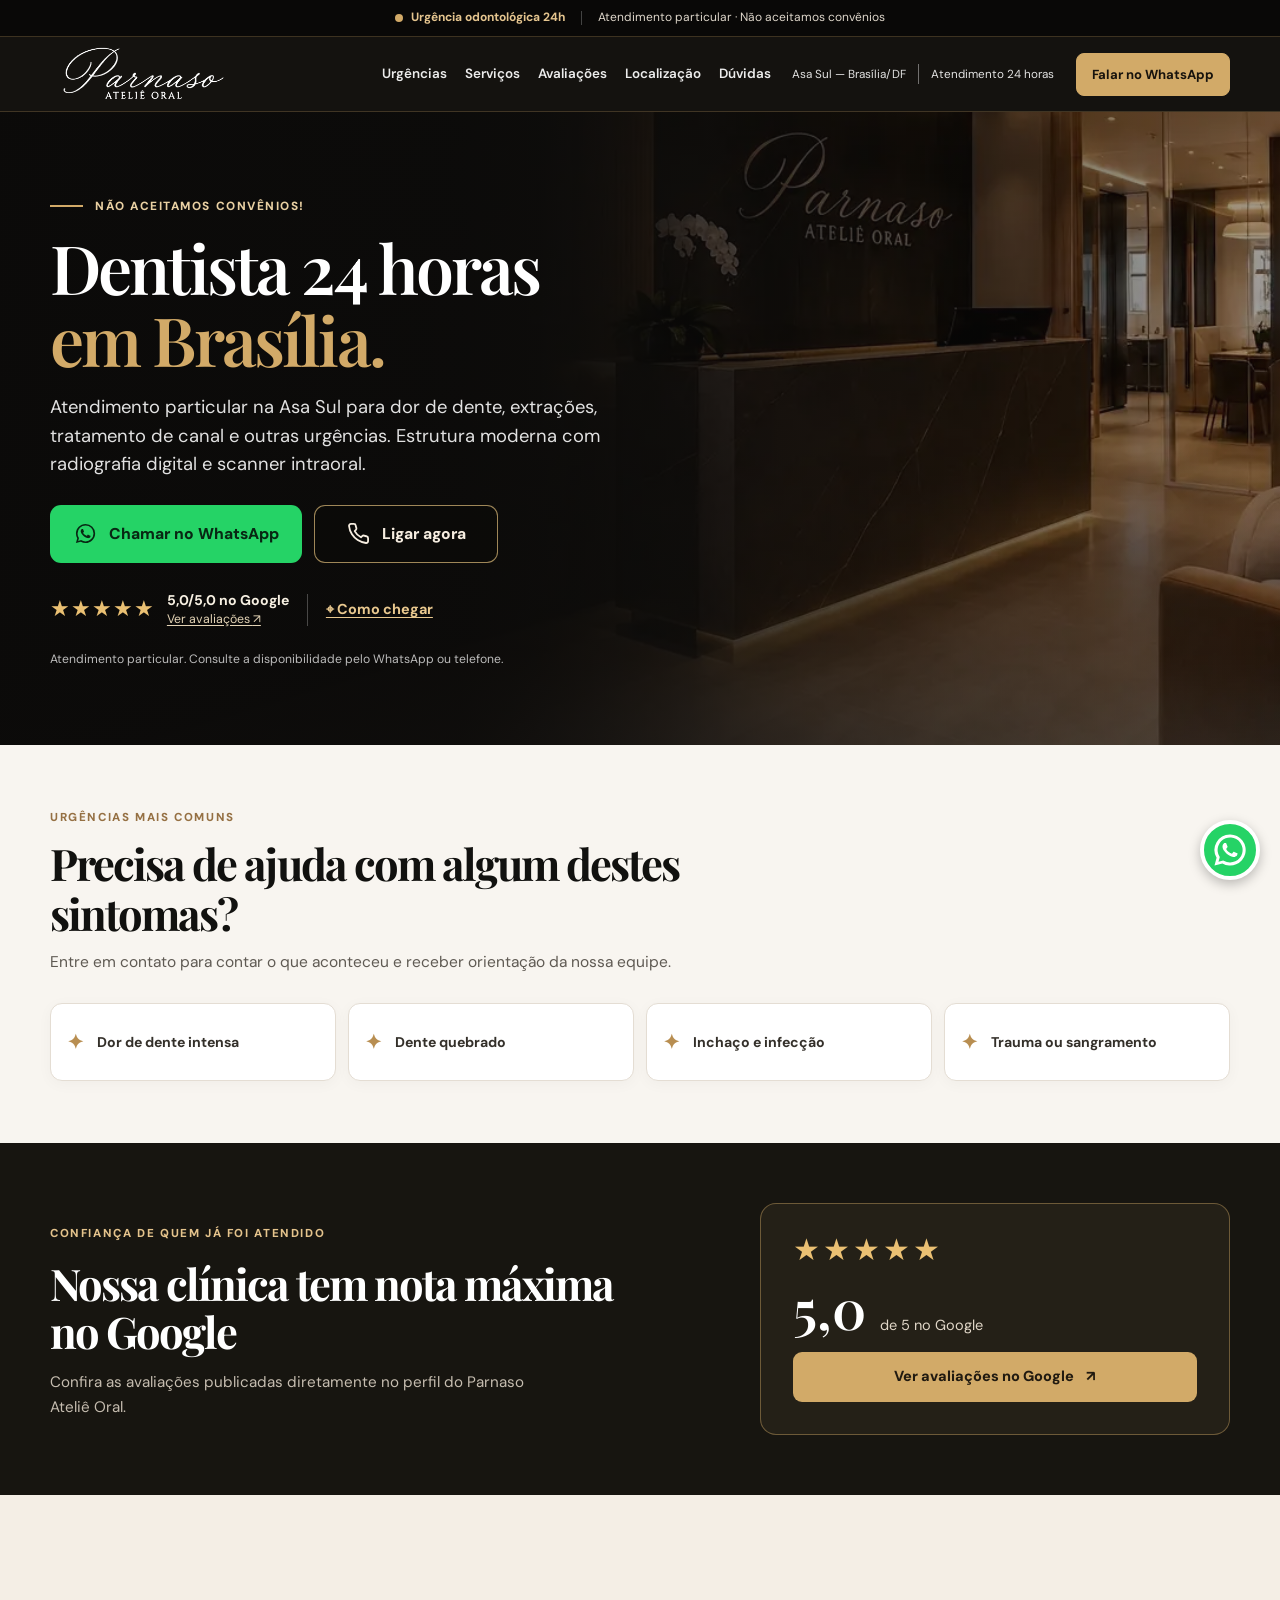
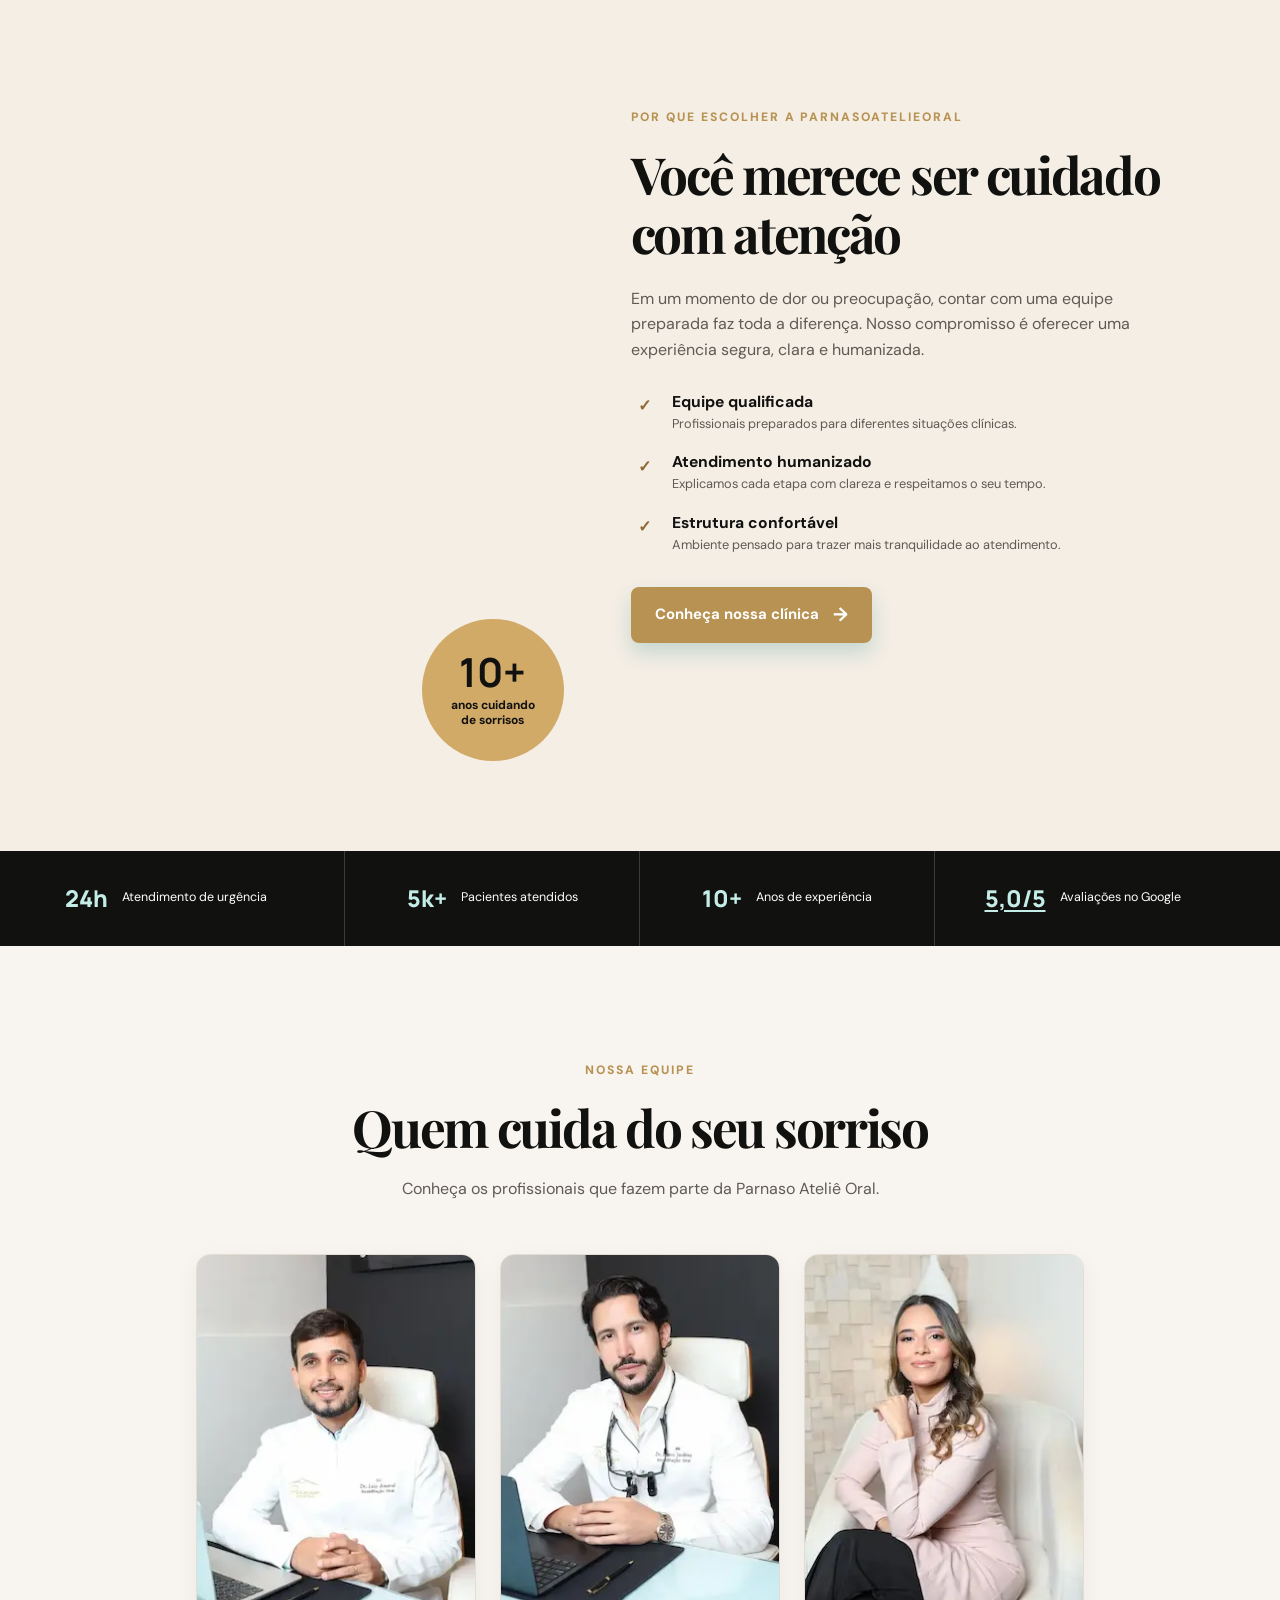
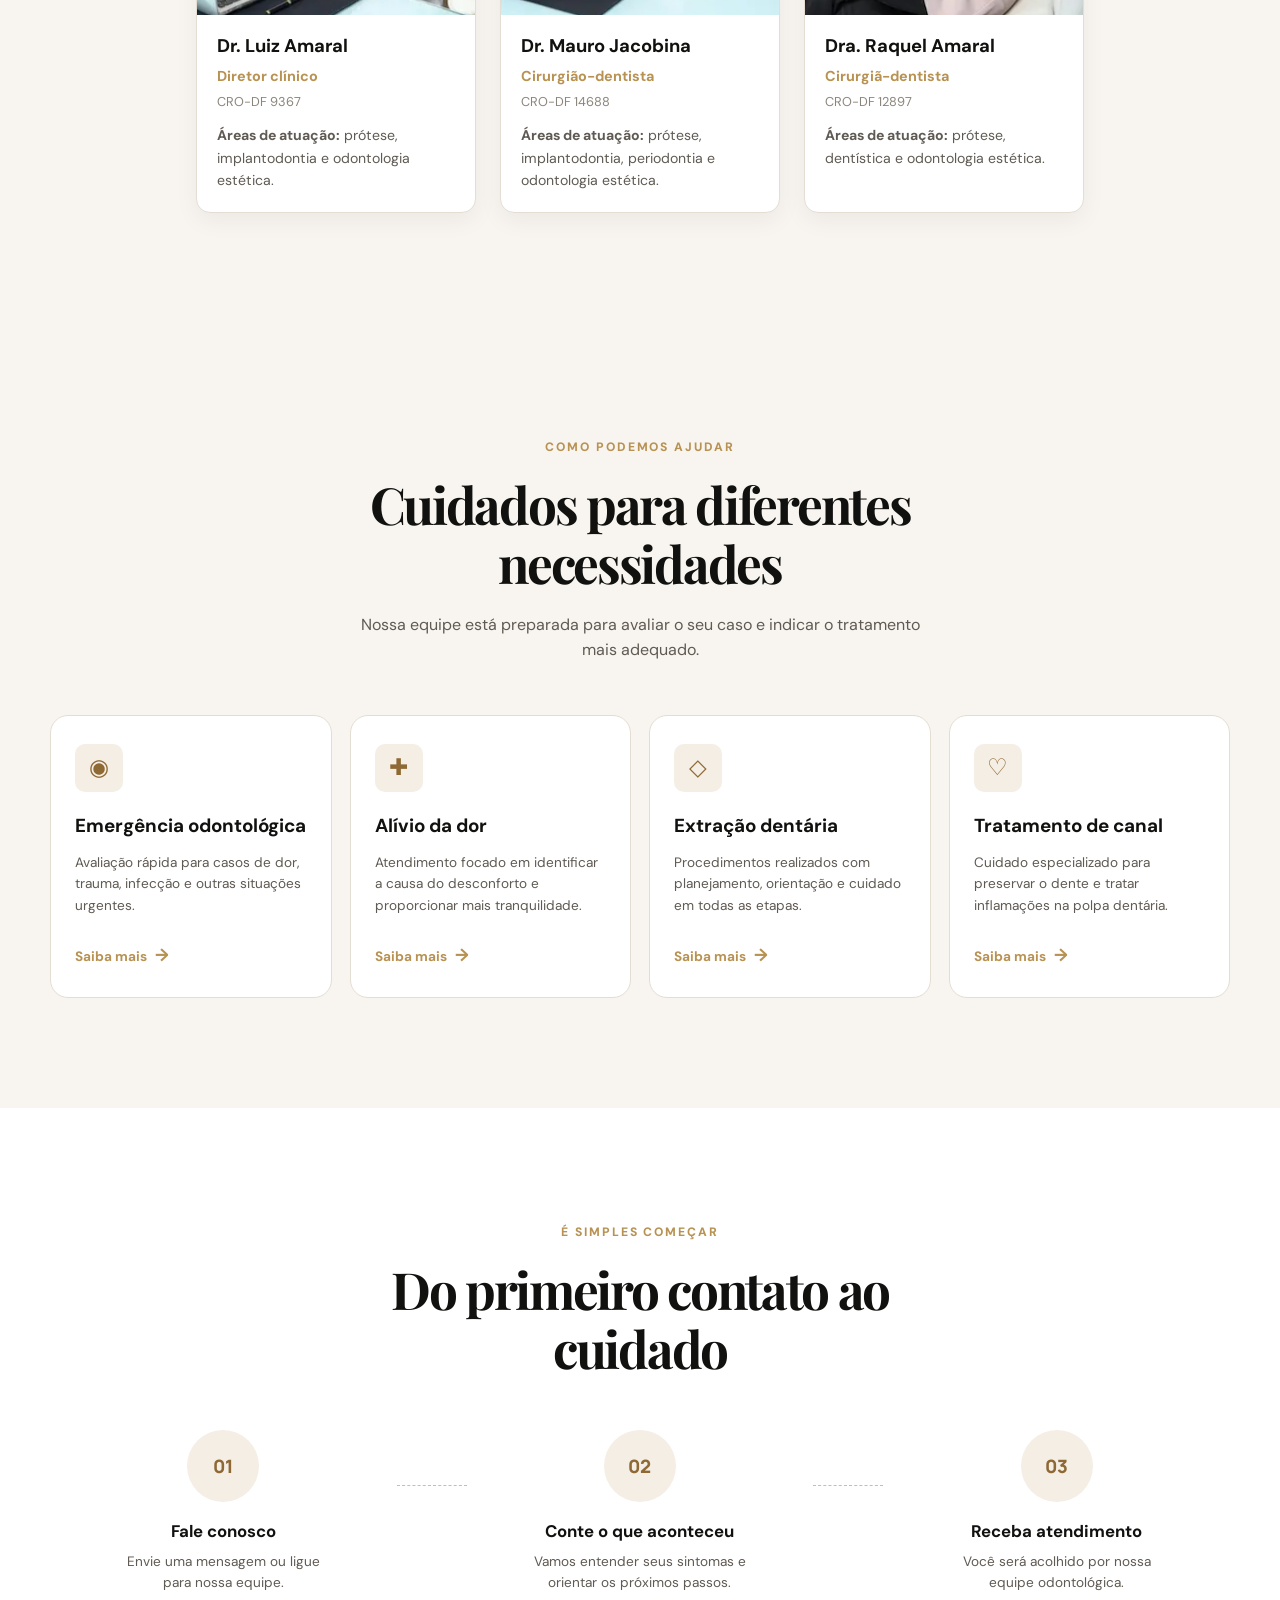
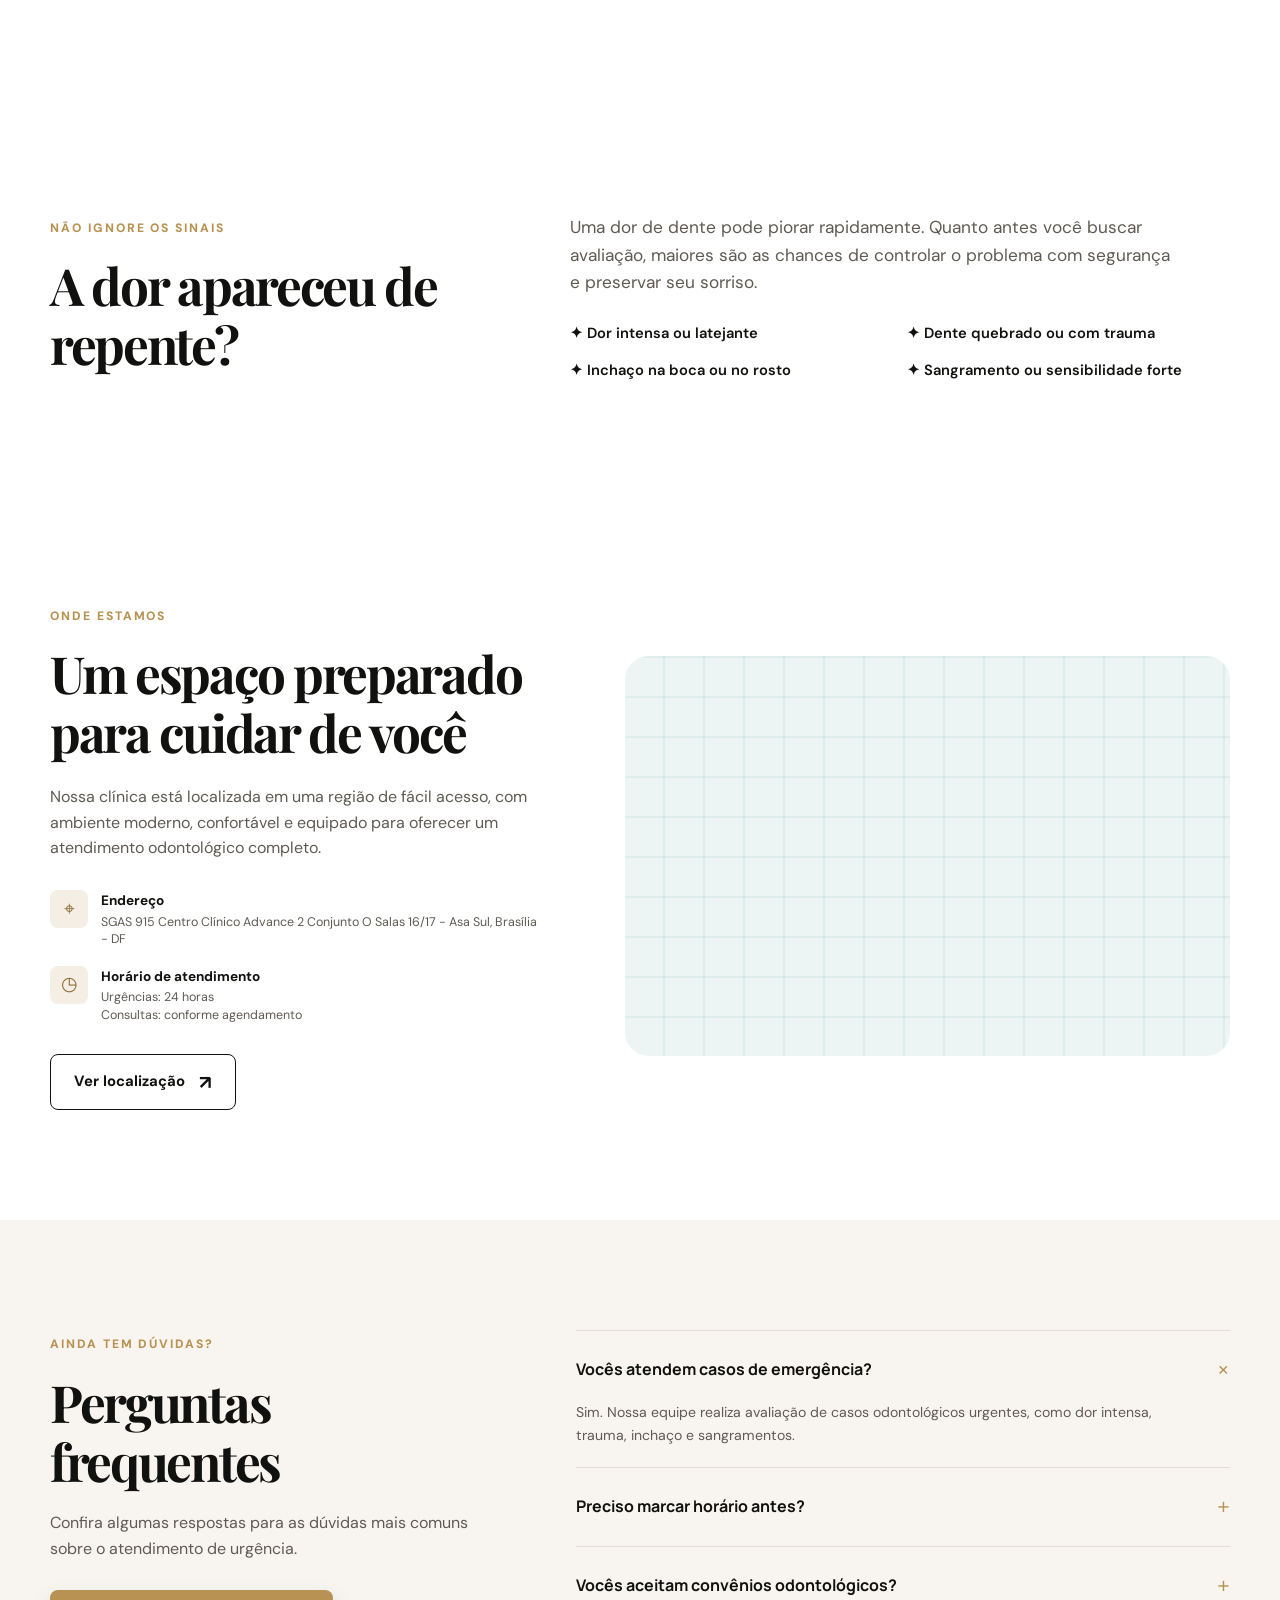
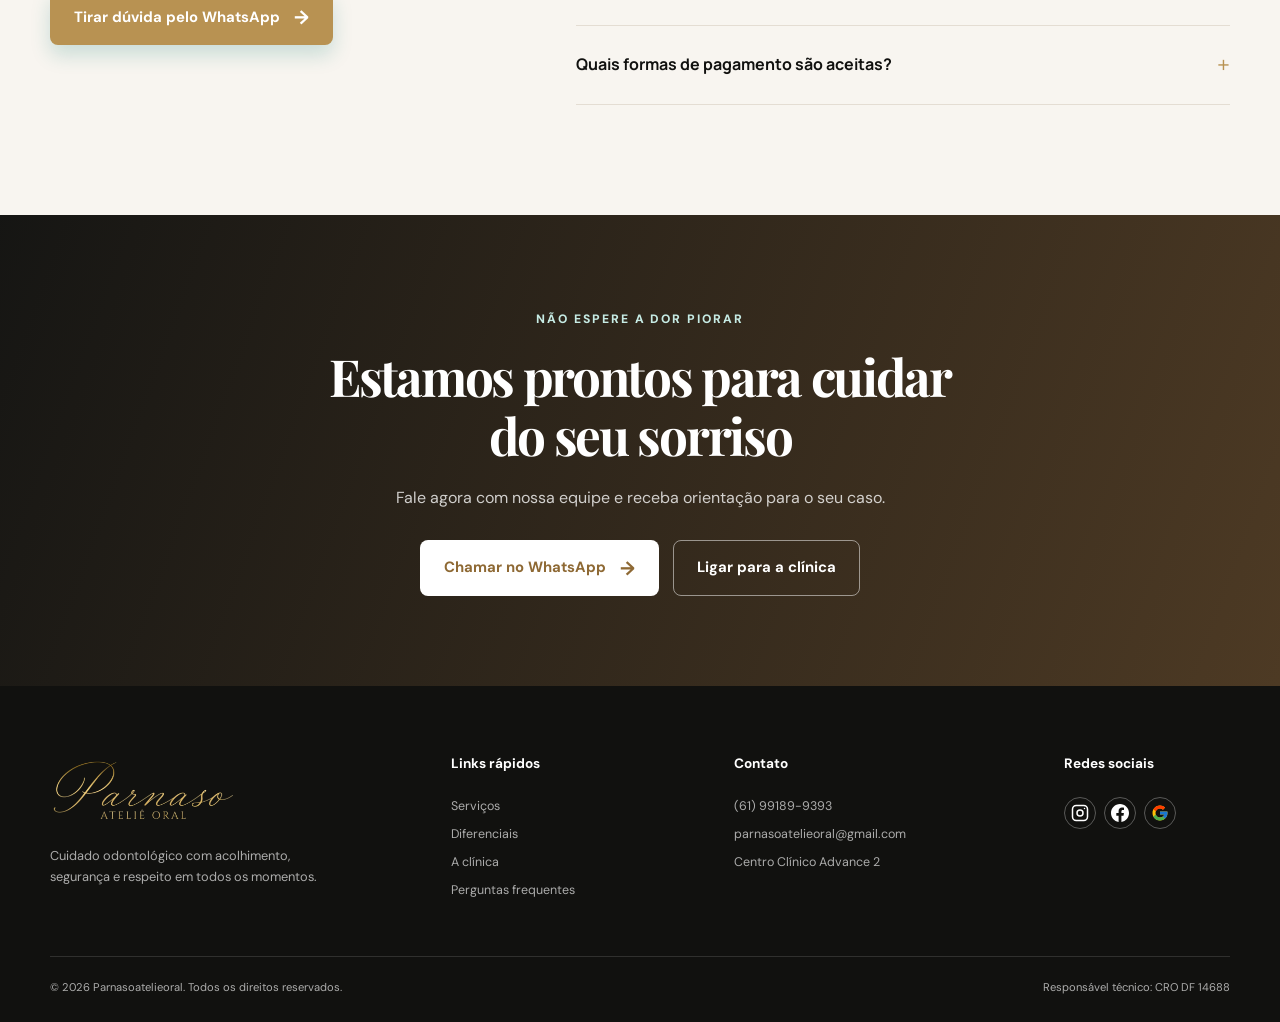
==== commit 3e2928b0: "commit" ====
--- a/index.html
+++ b/index.html
@@ -198,7 +198,7 @@
           <div class="hero-copy pa-hero-copy">
             <span class="pa-eyebrow"
               ><span aria-hidden="true" class="pa-eyebrow-line"></span> NÃO
-              ACEITAMOS CONVÊNIOS — ATENDIMENTO PARTICULAR</span
+              ACEITAMOS CONVÊNIOS!</span
             >
             <h1 id="hero-title">Dentista 24 horas <span>em Brasília.</span></h1>
             <p class="pa-lead">
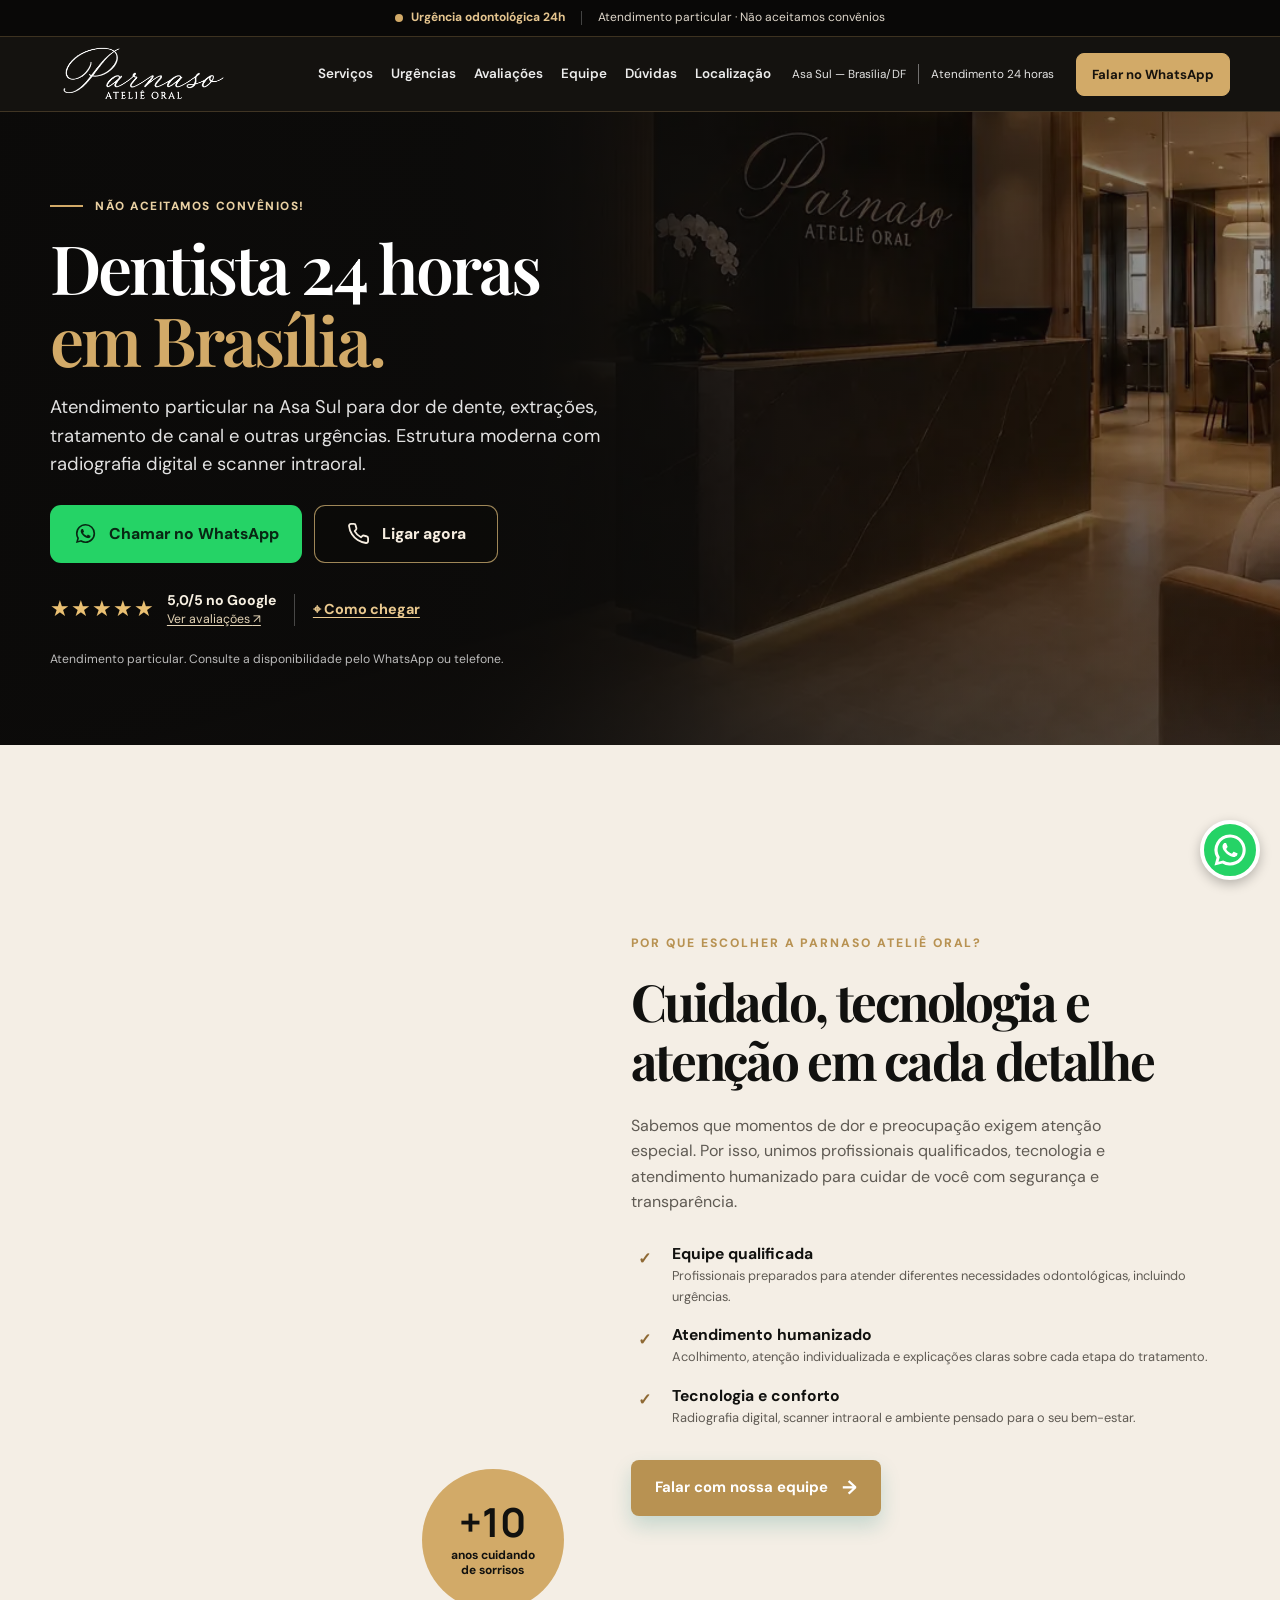
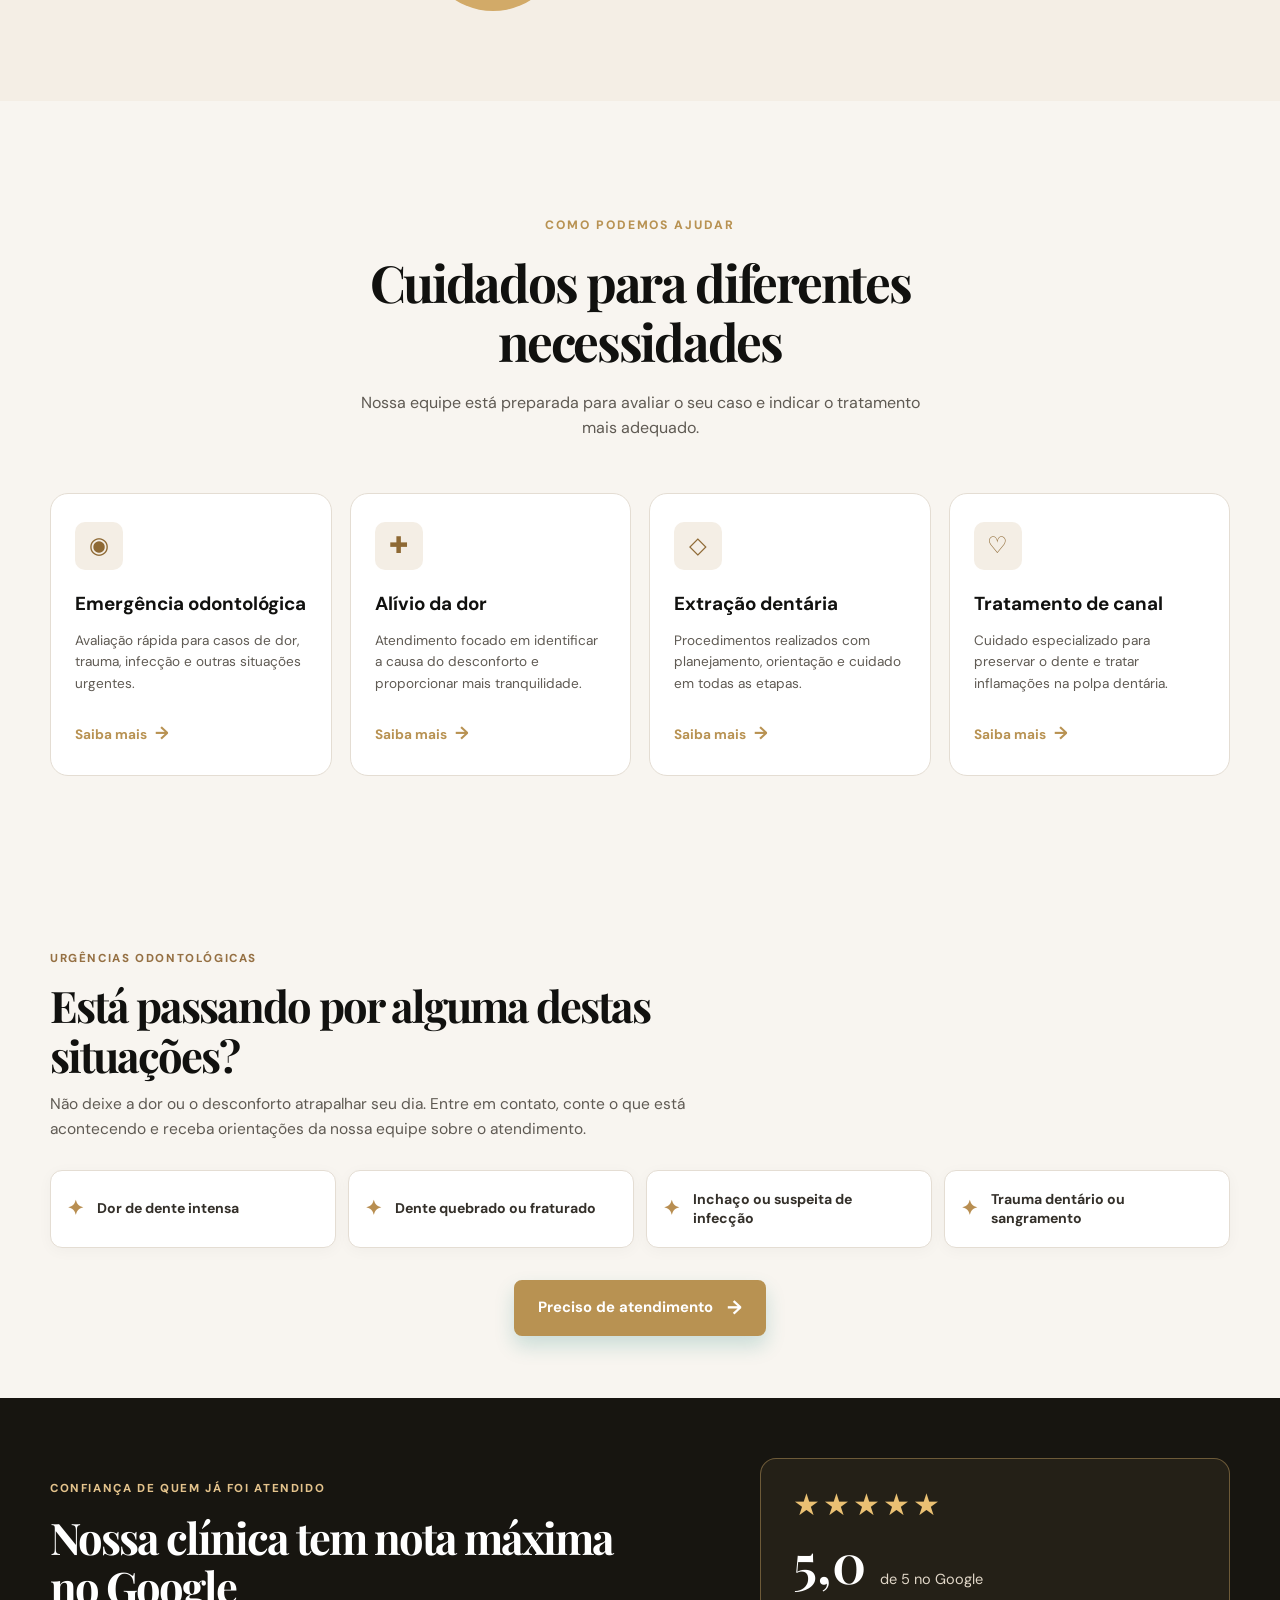
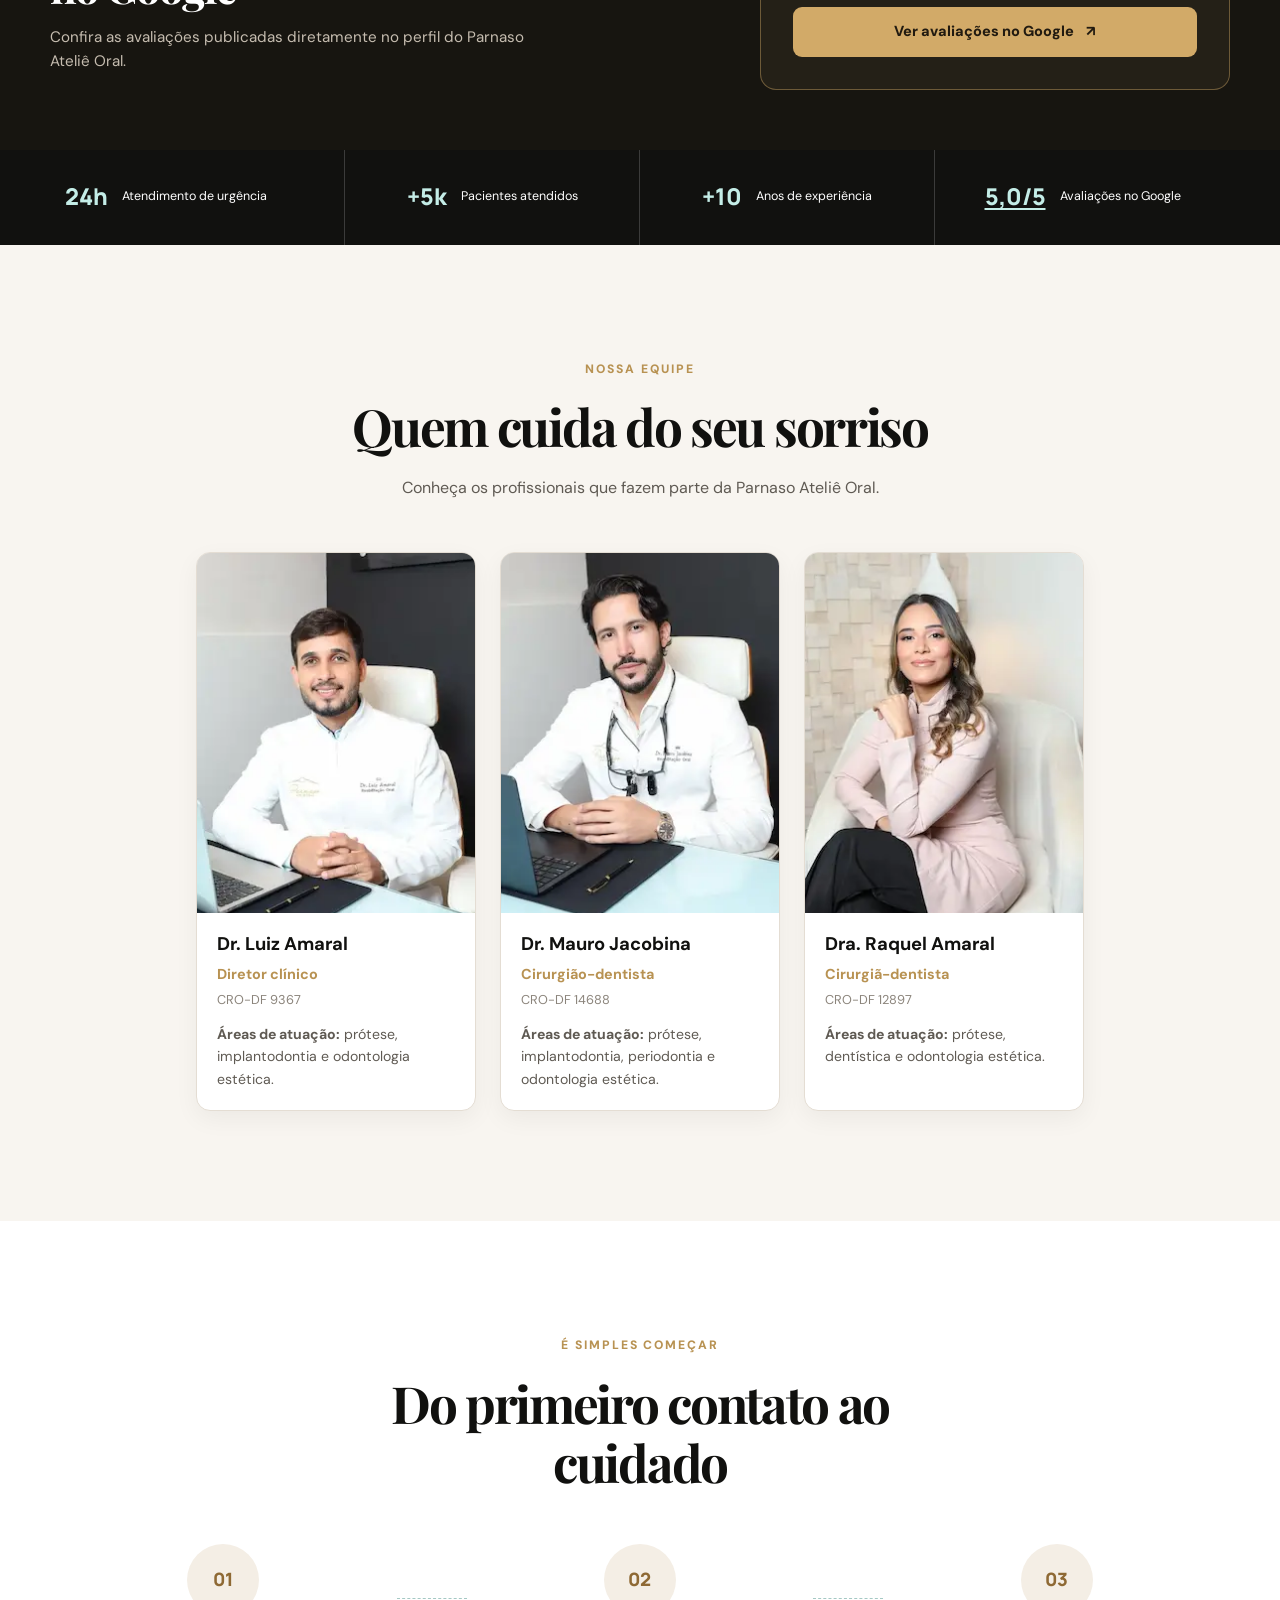
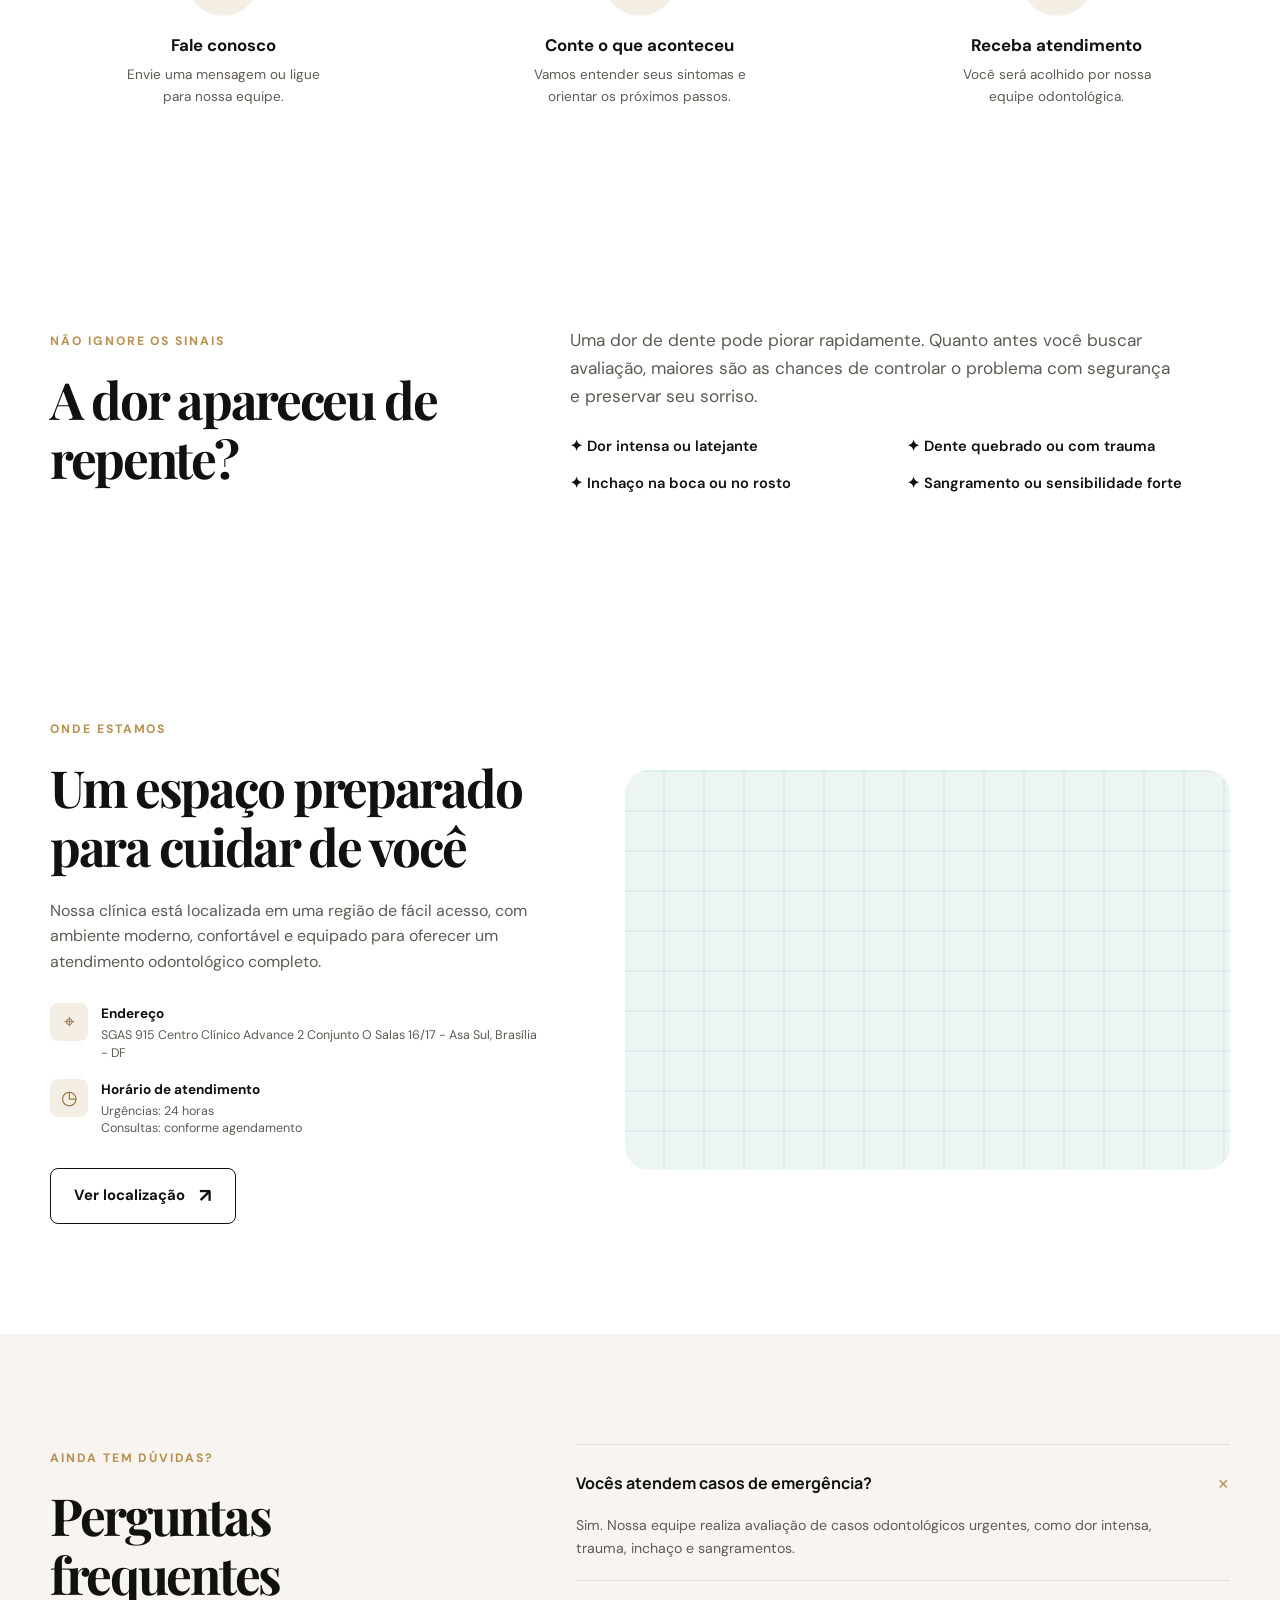
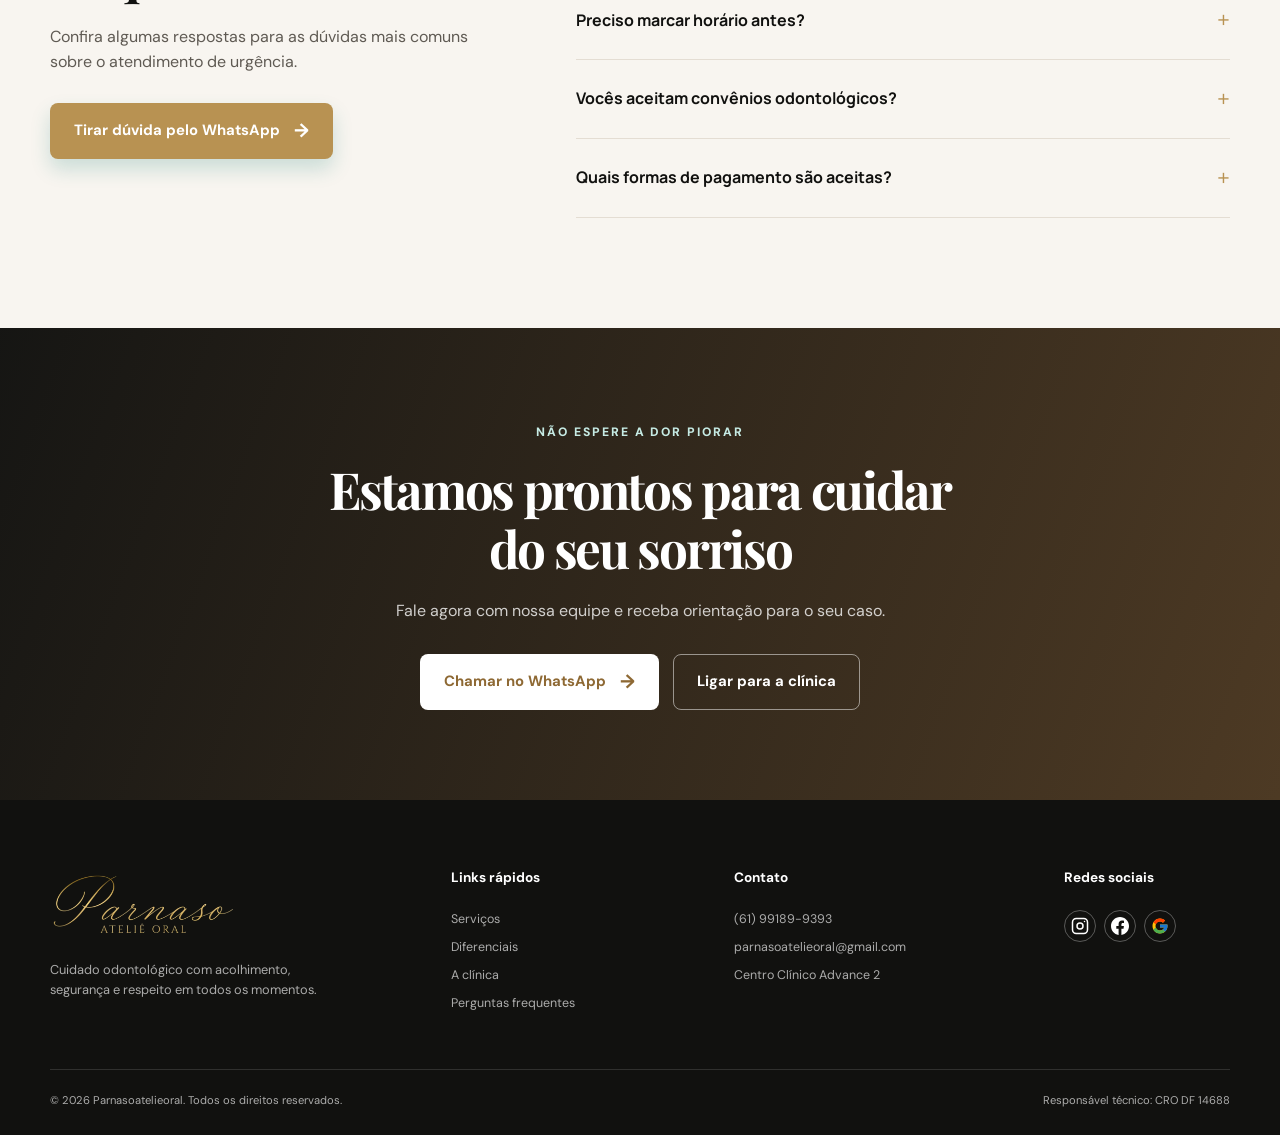
==== commit 37e0ae44: "commit" ====
--- a/index.html
+++ b/index.html
@@ -141,11 +141,12 @@
         </a>
 
         <nav class="nav" id="menu-principal" aria-label="Navegação principal">
+          <a href="#servicos">Serviços</a>
           <a href="#urgencias">Urgências</a>
-          <a href="#servicos">Serviços</a>
           <a href="#avaliacoes">Avaliações</a>
+          <a href="#equipe">Equipe</a>
+          <a href="#faq">Dúvidas</a>
           <a href="#clinica">Localização</a>
-          <a href="#faq">Dúvidas</a>
         </nav>
 
         <div class="header-contact">
@@ -266,7 +267,7 @@
               >
                 <span class="pa-stars" aria-hidden="true">★★★★★</span>
                 <span class="pa-rating-description"
-                  ><strong>5,0/5,0 no Google</strong
+                  ><strong>5,0/5 no Google</strong
                   ><small
                     >Ver avaliações <span aria-hidden="true">↗</span></small
                   ></span
@@ -286,76 +287,6 @@
               Atendimento particular. Consulte a disponibilidade pelo WhatsApp
               ou telefone.
             </p>
-          </div>
-        </div>
-      </section>
-
-      <!-- Sintomas resumidos: seção de orientação visual após o CTA -->
-      <section
-        class="pa-urgent-section"
-        id="urgencias"
-        aria-labelledby="urgencias-title"
-      >
-        <div class="container">
-          <div class="pa-urgent-heading">
-            <span class="pa-section-kicker">URGÊNCIAS MAIS COMUNS</span>
-            <h2 id="urgencias-title">
-              Precisa de ajuda com algum destes sintomas?
-            </h2>
-            <p>
-              Entre em contato para contar o que aconteceu e receber orientação
-              da nossa equipe.
-            </p>
-          </div>
-          <div class="pa-urgent-grid">
-            <div class="pa-urgent-card">
-              <span aria-hidden="true">✦</span> Dor de dente intensa
-            </div>
-            <div class="pa-urgent-card">
-              <span aria-hidden="true">✦</span> Dente quebrado
-            </div>
-            <div class="pa-urgent-card">
-              <span aria-hidden="true">✦</span> Inchaço e infecção
-            </div>
-            <div class="pa-urgent-card">
-              <span aria-hidden="true">✦</span> Trauma ou sangramento
-            </div>
-          </div>
-        </div>
-      </section>
-
-      <!-- Prova social: nota informada pela clínica, com avaliações no Google -->
-      <section
-        class="pa-reviews-section"
-        id="avaliacoes"
-        aria-labelledby="avaliacoes-title"
-      >
-        <div class="container pa-reviews-inner">
-          <div class="pa-reviews-copy">
-            <span class="pa-section-kicker"
-              >CONFIANÇA DE QUEM JÁ FOI ATENDIDO</span
-            >
-            <h2 id="avaliacoes-title">
-              Nossa clínica tem nota máxima no Google
-            </h2>
-            <p>
-              Confira as avaliações publicadas diretamente no perfil do Parnaso
-              Ateliê Oral.
-            </p>
-          </div>
-          <div class="pa-reviews-card">
-            <div class="pa-stars pa-stars-large" aria-hidden="true">★★★★★</div>
-            <div class="pa-reviews-score">
-              <strong>5,0</strong><span>de 5 no Google</span>
-            </div>
-            <a
-              class="pa-reviews-button"
-              href="https://share.google/HWwqK2HnZtegXTeoN"
-              target="_blank"
-              rel="noopener noreferrer"
-              data-cta="reviews-section"
-              >Ver avaliações no Google <span aria-hidden="true">↗</span></a
-            >
           </div>
         </div>
       </section>
@@ -380,48 +311,55 @@
               height="1536"
             />
             <div class="experience-badge">
-              <strong>10+</strong>
+              <strong>+10</strong>
               <span>anos cuidando<br />de sorrisos</span>
             </div>
           </div>
 
           <div class="features-content">
-            <span class="eyebrow">POR QUE ESCOLHER A PARNASOATELIEORAL</span>
-            <h2>Você merece ser cuidado com atenção</h2>
+            <span class="eyebrow">
+              POR QUE ESCOLHER A PARNASO ATELIÊ ORAL?
+            </span>
+
+            <h2>Cuidado, tecnologia e atenção em cada detalhe</h2>
+
             <p>
-              Em um momento de dor ou preocupação, contar com uma equipe
-              preparada faz toda a diferença. Nosso compromisso é oferecer uma
-              experiência segura, clara e humanizada.
+              Sabemos que momentos de dor e preocupação exigem atenção especial.
+              Por isso, unimos profissionais qualificados, tecnologia e
+              atendimento humanizado para cuidar de você com segurança e
+              transparência.
             </p>
 
             <div class="feature-list">
               <div class="feature-item">
-                <span class="feature-check">✓</span>
+                <span class="feature-check" aria-hidden="true">✓</span>
                 <div>
                   <h3>Equipe qualificada</h3>
                   <p>
-                    Profissionais preparados para diferentes situações clínicas.
+                    Profissionais preparados para atender diferentes
+                    necessidades odontológicas, incluindo urgências.
                   </p>
                 </div>
               </div>
 
               <div class="feature-item">
-                <span class="feature-check">✓</span>
+                <span class="feature-check" aria-hidden="true">✓</span>
                 <div>
                   <h3>Atendimento humanizado</h3>
                   <p>
-                    Explicamos cada etapa com clareza e respeitamos o seu tempo.
+                    Acolhimento, atenção individualizada e explicações claras
+                    sobre cada etapa do tratamento.
                   </p>
                 </div>
               </div>
 
               <div class="feature-item">
-                <span class="feature-check">✓</span>
+                <span class="feature-check" aria-hidden="true">✓</span>
                 <div>
-                  <h3>Estrutura confortável</h3>
+                  <h3>Tecnologia e conforto</h3>
                   <p>
-                    Ambiente pensado para trazer mais tranquilidade ao
-                    atendimento.
+                    Radiografia digital, scanner intraoral e ambiente pensado
+                    para o seu bem-estar.
                   </p>
                 </div>
               </div>
@@ -430,9 +368,173 @@
             <a
               class="button button-primary"
               href="https://wa.me/5561991899393?text=Olá!%20Preciso%20de%20atendimento%20odontológico."
-            >
-              Conheça nossa clínica <span>→</span>
+              target="_blank"
+              rel="noopener noreferrer"
+            >
+              Falar com nossa equipe
+              <span aria-hidden="true">→</span>
             </a>
+          </div>
+        </div>
+      </section>
+
+      <!-- Serviços -->
+      <section class="services-section section" id="servicos">
+        <div class="container">
+          <div class="section-heading centered">
+            <span class="eyebrow">COMO PODEMOS AJUDAR</span>
+            <h2>Cuidados para diferentes necessidades</h2>
+            <p>
+              Nossa equipe está preparada para avaliar o seu caso e indicar o
+              tratamento mais adequado.
+            </p>
+          </div>
+
+          <div class="cards-grid">
+            <article class="service-card">
+              <div class="card-icon">◉</div>
+              <h3>Emergência odontológica</h3>
+              <p>
+                Avaliação rápida para casos de dor, trauma, infecção e outras
+                situações urgentes.
+              </p>
+              <a
+                href="https://wa.me/5561991899393?text=Olá!%20Preciso%20de%20atendimento%20odontológico."
+                >Saiba mais <span>→</span></a
+              >
+            </article>
+
+            <article class="service-card">
+              <div class="card-icon">✚</div>
+              <h3>Alívio da dor</h3>
+              <p>
+                Atendimento focado em identificar a causa do desconforto e
+                proporcionar mais tranquilidade.
+              </p>
+              <a
+                href="https://wa.me/5561991899393?text=Olá!%20Preciso%20de%20atendimento%20odontológico."
+                >Saiba mais <span>→</span></a
+              >
+            </article>
+
+            <article class="service-card">
+              <div class="card-icon">◇</div>
+              <h3>Extração dentária</h3>
+              <p>
+                Procedimentos realizados com planejamento, orientação e cuidado
+                em todas as etapas.
+              </p>
+              <a
+                href="https://wa.me/5561991899393?text=Olá!%20Preciso%20de%20atendimento%20odontológico."
+                >Saiba mais <span>→</span></a
+              >
+            </article>
+
+            <article class="service-card">
+              <div class="card-icon">♡</div>
+              <h3>Tratamento de canal</h3>
+              <p>
+                Cuidado especializado para preservar o dente e tratar
+                inflamações na polpa dentária.
+              </p>
+              <a
+                href="https://wa.me/5561991899393?text=Olá!%20Preciso%20de%20atendimento%20odontológico."
+                >Saiba mais <span>→</span></a
+              >
+            </article>
+          </div>
+        </div>
+      </section>
+
+      <!-- Sintomas resumidos: seção de orientação visual após o CTA -->
+      <section
+        class="pa-urgent-section"
+        id="urgencias"
+        aria-labelledby="urgencias-title"
+      >
+        <div class="container">
+          <div class="pa-urgent-heading">
+            <span class="pa-section-kicker"> URGÊNCIAS ODONTOLÓGICAS </span>
+
+            <h2 id="urgencias-title">
+              Está passando por alguma destas situações?
+            </h2>
+
+            <p>
+              Não deixe a dor ou o desconforto atrapalhar seu dia. Entre em
+              contato, conte o que está acontecendo e receba orientações da
+              nossa equipe sobre o atendimento.
+            </p>
+          </div>
+
+          <div class="pa-urgent-grid">
+            <div class="pa-urgent-card">
+              <span aria-hidden="true">✦</span>
+              Dor de dente intensa
+            </div>
+
+            <div class="pa-urgent-card">
+              <span aria-hidden="true">✦</span>
+              Dente quebrado ou fraturado
+            </div>
+
+            <div class="pa-urgent-card">
+              <span aria-hidden="true">✦</span>
+              Inchaço ou suspeita de infecção
+            </div>
+
+            <div class="pa-urgent-card">
+              <span aria-hidden="true">✦</span>
+              Trauma dentário ou sangramento
+            </div>
+          </div>
+
+          <div class="pa-urgent-cta">
+            <a
+              class="button button-primary"
+              href="https://wa.me/5561991899393?text=Olá!%20Preciso%20de%20atendimento%20odontológico%20de%20urgência."
+              target="_blank"
+              rel="noopener noreferrer"
+            >
+              Preciso de atendimento
+              <span aria-hidden="true">→</span>
+            </a>
+          </div>
+        </div>
+      </section>
+
+      <!-- Prova social: nota informada pela clínica, com avaliações no Google -->
+      <section
+        class="pa-reviews-section"
+        id="avaliacoes"
+        aria-labelledby="avaliacoes-title"
+      >
+        <div class="container pa-reviews-inner">
+          <div class="pa-reviews-copy">
+            <span class="pa-section-kicker"
+              >CONFIANÇA DE QUEM JÁ FOI ATENDIDO</span
+            >
+            <h2 id="avaliacoes-title">
+              Nossa clínica tem nota máxima no Google
+            </h2>
+            <p>
+              Confira as avaliações publicadas diretamente no perfil do Parnaso
+              Ateliê Oral.
+            </p>
+          </div>
+          <div class="pa-reviews-card">
+            <div class="pa-stars pa-stars-large" aria-hidden="true">★★★★★</div>
+            <div class="pa-reviews-score">
+              <strong>5,0</strong><span>de 5 no Google</span>
+            </div>
+            <a
+              class="pa-reviews-button"
+              href="https://share.google/HWwqK2HnZtegXTeoN"
+              target="_blank"
+              rel="noopener noreferrer"
+              data-cta="reviews-section"
+              >Ver avaliações no Google <span aria-hidden="true">↗</span></a
+            >
           </div>
         </div>
       </section>
@@ -446,12 +548,12 @@
           </div>
 
           <div class="trust-item">
-            <span class="trust-number">5k+</span>
+            <span class="trust-number">+5k</span>
             <span>Pacientes atendidos</span>
           </div>
 
           <div class="trust-item">
-            <span class="trust-number">10+</span>
+            <span class="trust-number">+10</span>
             <span>Anos de experiência</span>
           </div>
 
@@ -579,74 +681,6 @@
                   estética.
                 </p>
               </div>
-            </article>
-          </div>
-        </div>
-      </section>
-
-      <!-- Serviços -->
-      <section class="services-section section" id="servicos">
-        <div class="container">
-          <div class="section-heading centered">
-            <span class="eyebrow">COMO PODEMOS AJUDAR</span>
-            <h2>Cuidados para diferentes necessidades</h2>
-            <p>
-              Nossa equipe está preparada para avaliar o seu caso e indicar o
-              tratamento mais adequado.
-            </p>
-          </div>
-
-          <div class="cards-grid">
-            <article class="service-card">
-              <div class="card-icon">◉</div>
-              <h3>Emergência odontológica</h3>
-              <p>
-                Avaliação rápida para casos de dor, trauma, infecção e outras
-                situações urgentes.
-              </p>
-              <a
-                href="https://wa.me/5561991899393?text=Olá!%20Preciso%20de%20atendimento%20odontológico."
-                >Saiba mais <span>→</span></a
-              >
-            </article>
-
-            <article class="service-card">
-              <div class="card-icon">✚</div>
-              <h3>Alívio da dor</h3>
-              <p>
-                Atendimento focado em identificar a causa do desconforto e
-                proporcionar mais tranquilidade.
-              </p>
-              <a
-                href="https://wa.me/5561991899393?text=Olá!%20Preciso%20de%20atendimento%20odontológico."
-                >Saiba mais <span>→</span></a
-              >
-            </article>
-
-            <article class="service-card">
-              <div class="card-icon">◇</div>
-              <h3>Extração dentária</h3>
-              <p>
-                Procedimentos realizados com planejamento, orientação e cuidado
-                em todas as etapas.
-              </p>
-              <a
-                href="https://wa.me/5561991899393?text=Olá!%20Preciso%20de%20atendimento%20odontológico."
-                >Saiba mais <span>→</span></a
-              >
-            </article>
-
-            <article class="service-card">
-              <div class="card-icon">♡</div>
-              <h3>Tratamento de canal</h3>
-              <p>
-                Cuidado especializado para preservar o dente e tratar
-                inflamações na polpa dentária.
-              </p>
-              <a
-                href="https://wa.me/5561991899393?text=Olá!%20Preciso%20de%20atendimento%20odontológico."
-                >Saiba mais <span>→</span></a
-              >
             </article>
           </div>
         </div>
--- a/css/style.css
+++ b/css/style.css
@@ -4410,3 +4410,9 @@
     margin-left: auto;
   }
 }
+
+.pa-urgent-cta {
+  display: flex;
+  justify-content: center;
+  margin-top: 32px;
+}
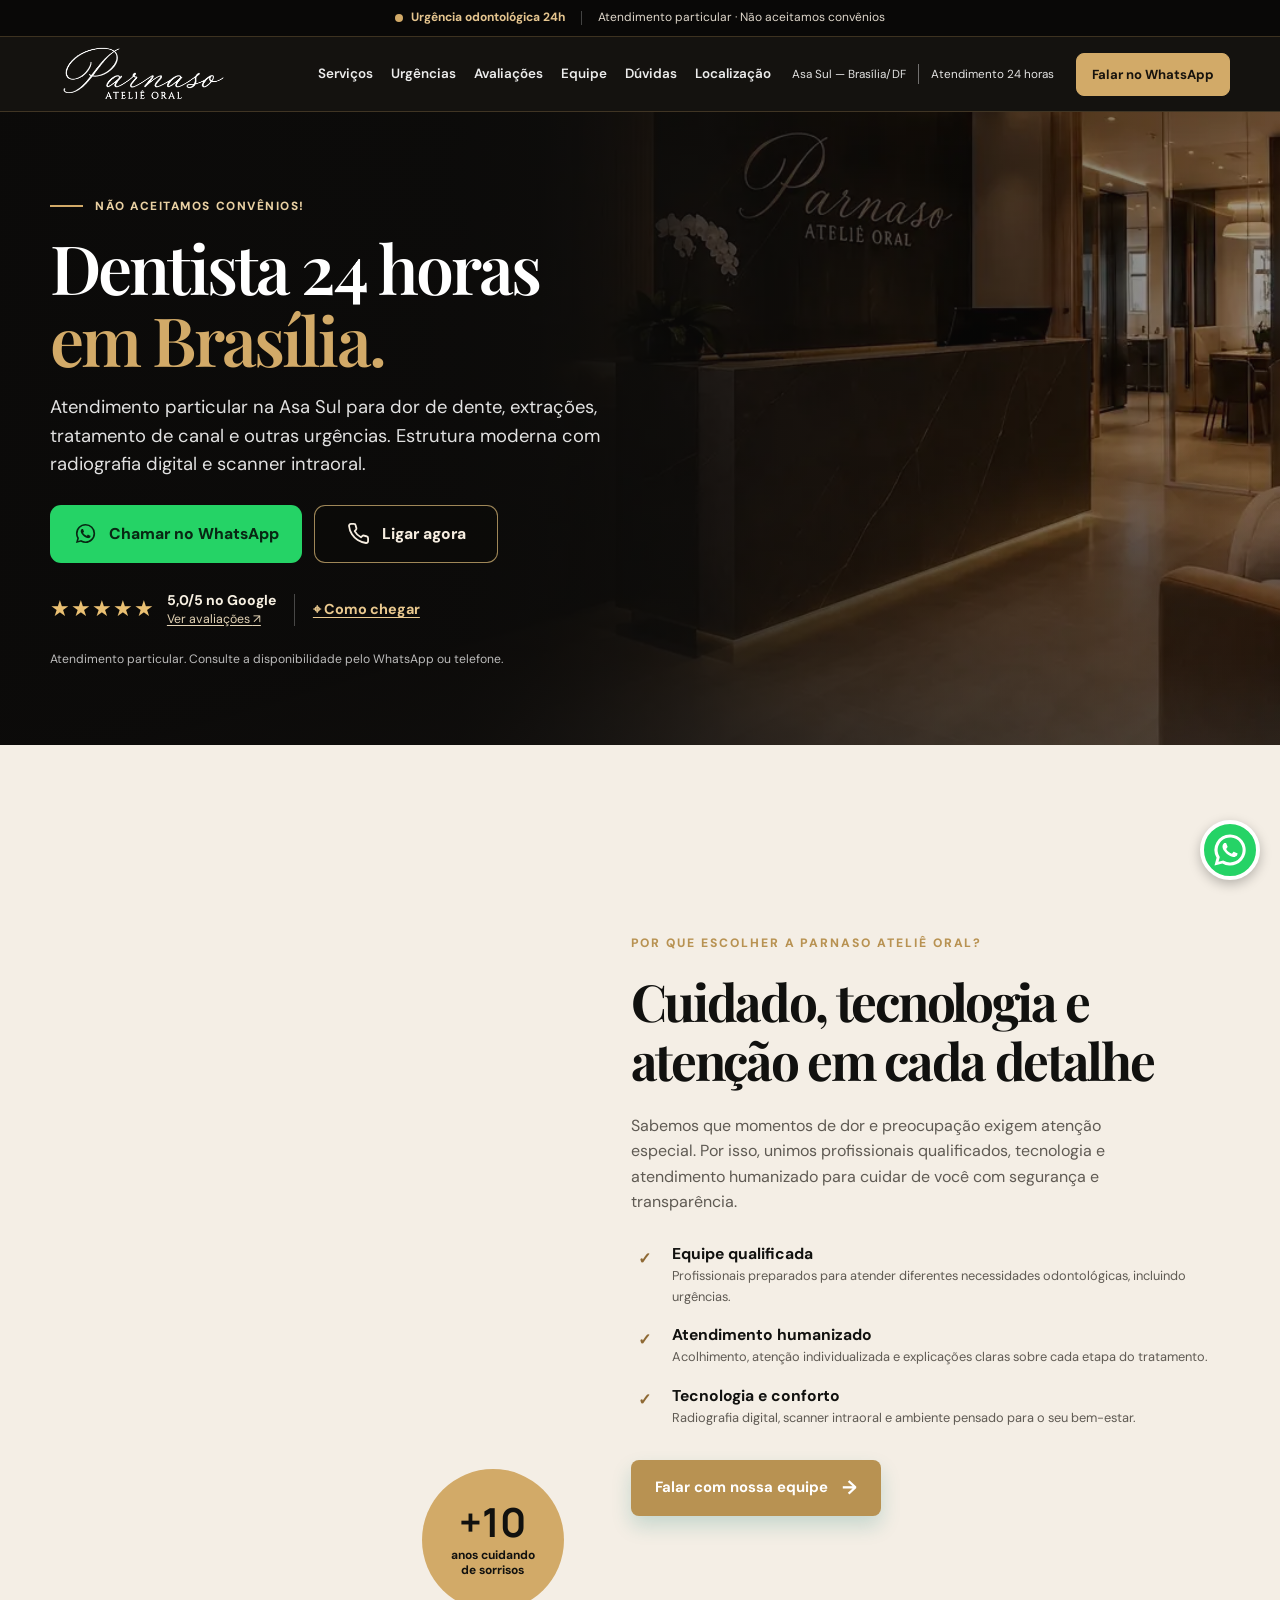
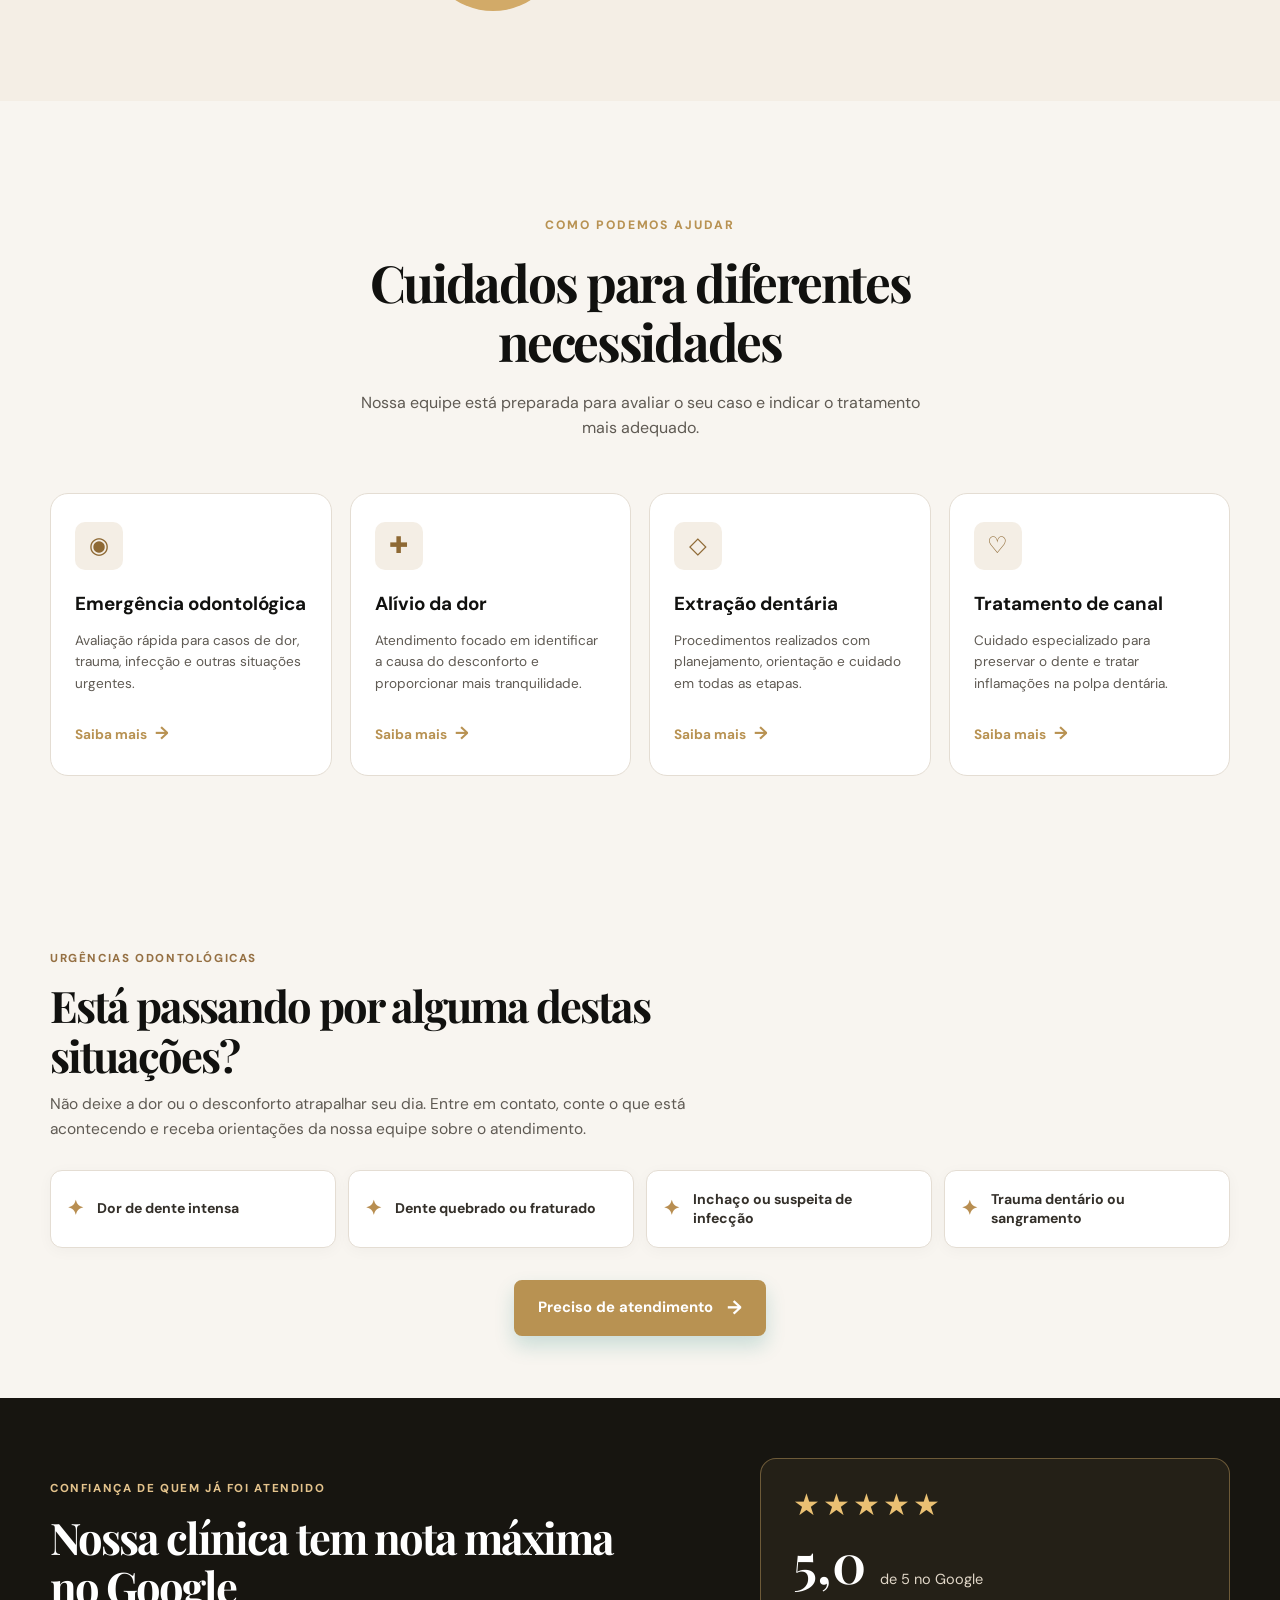
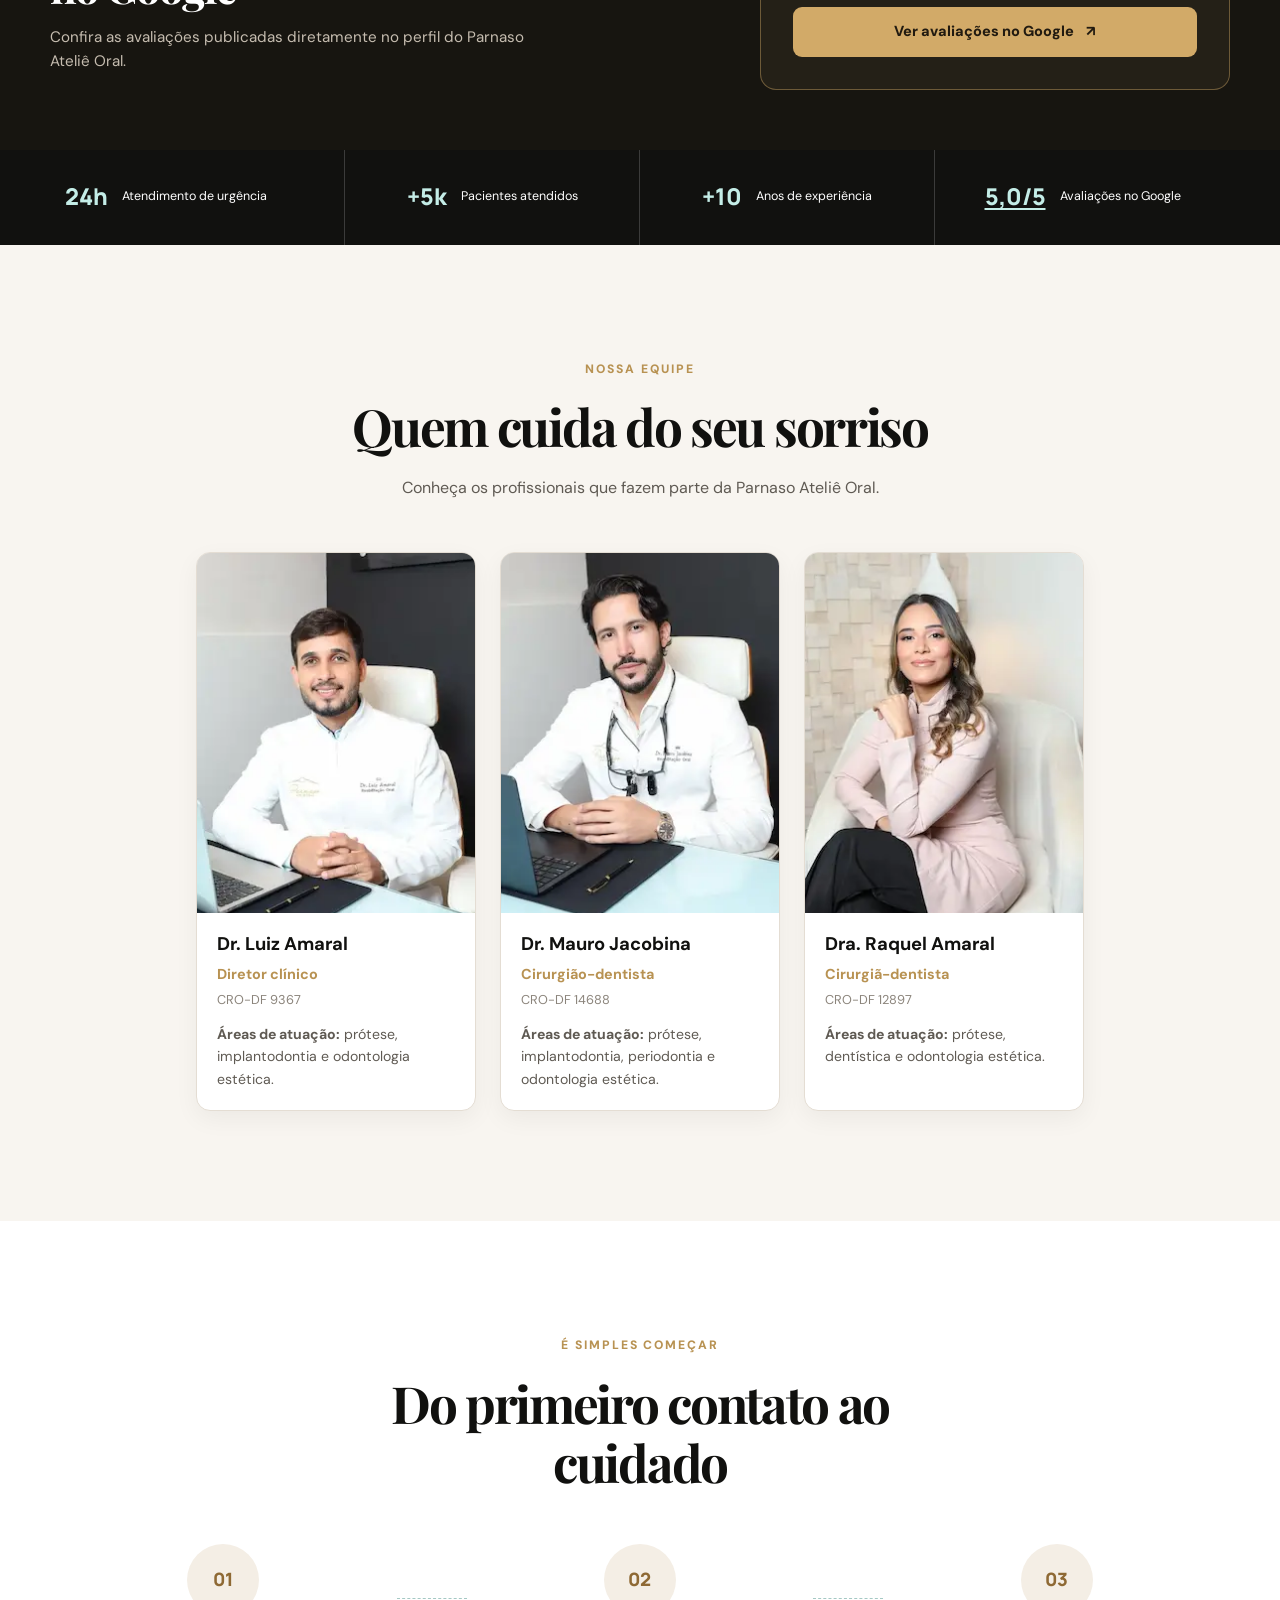
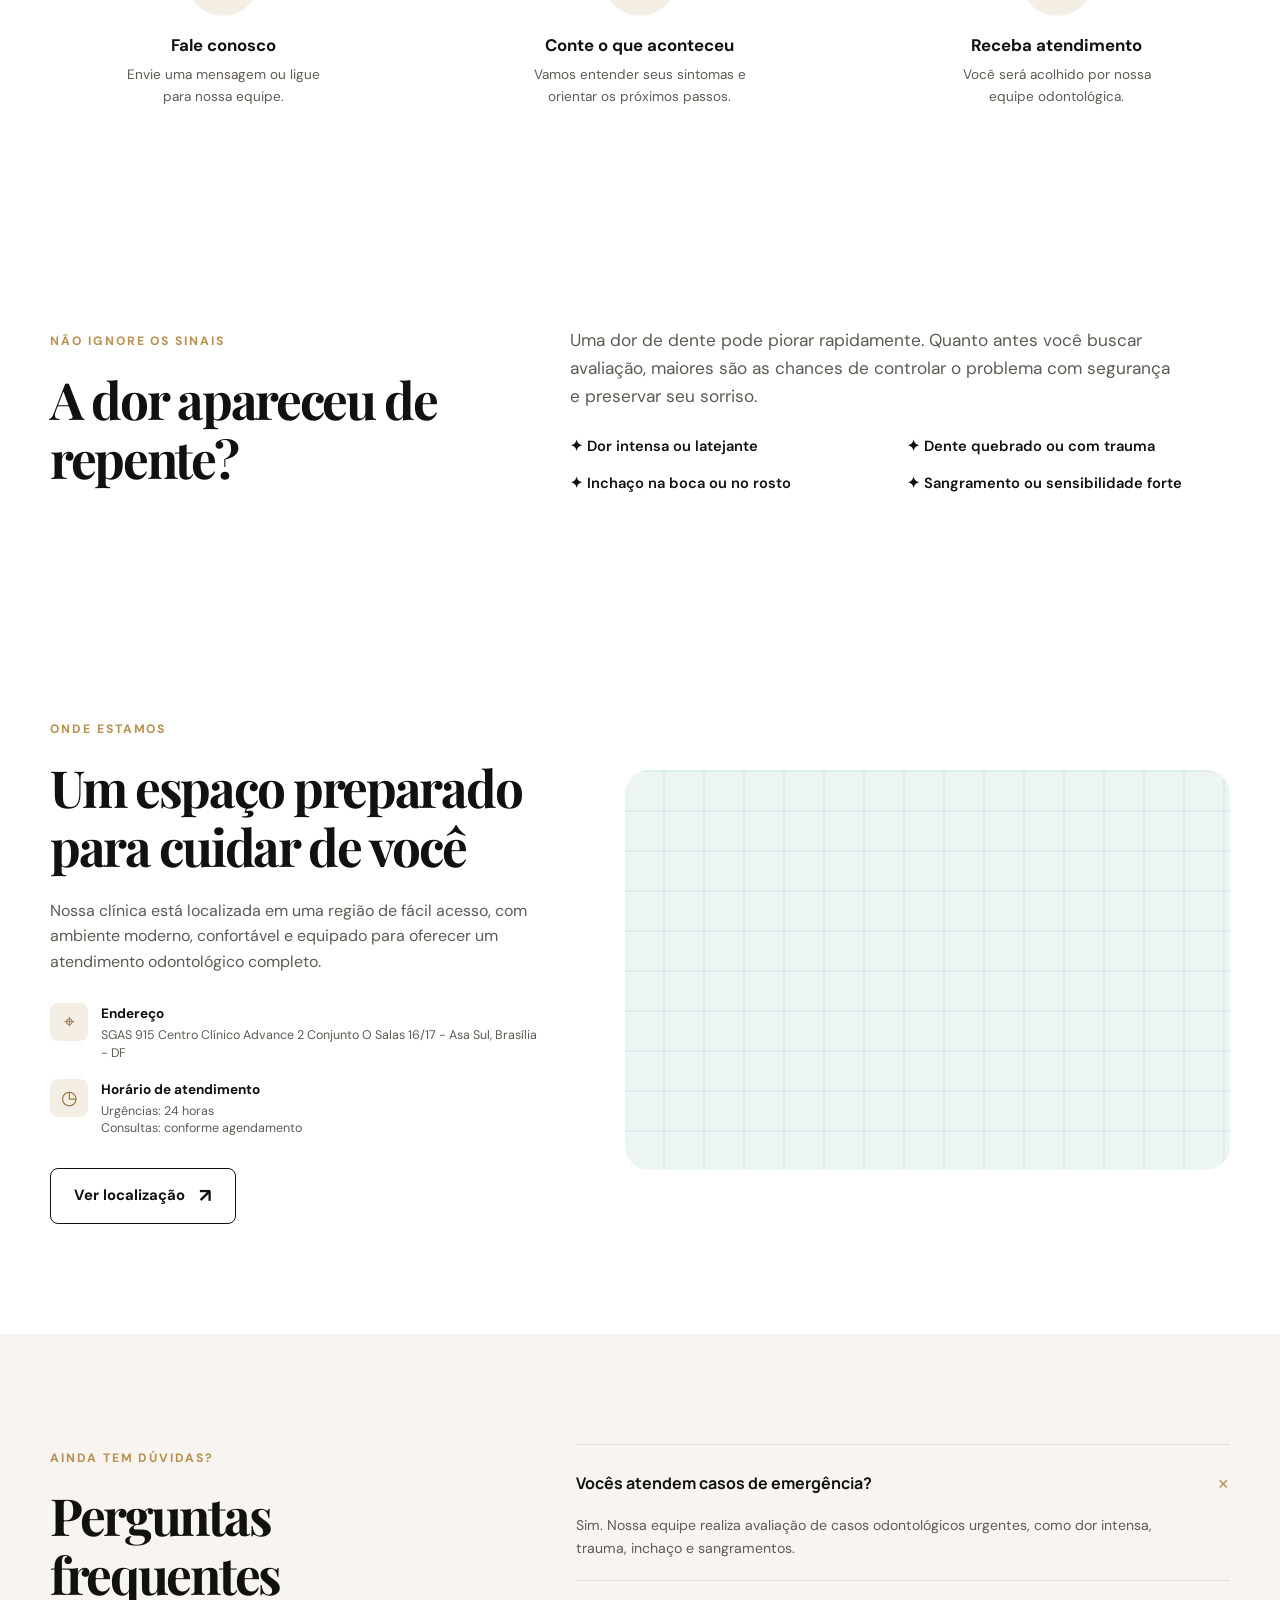
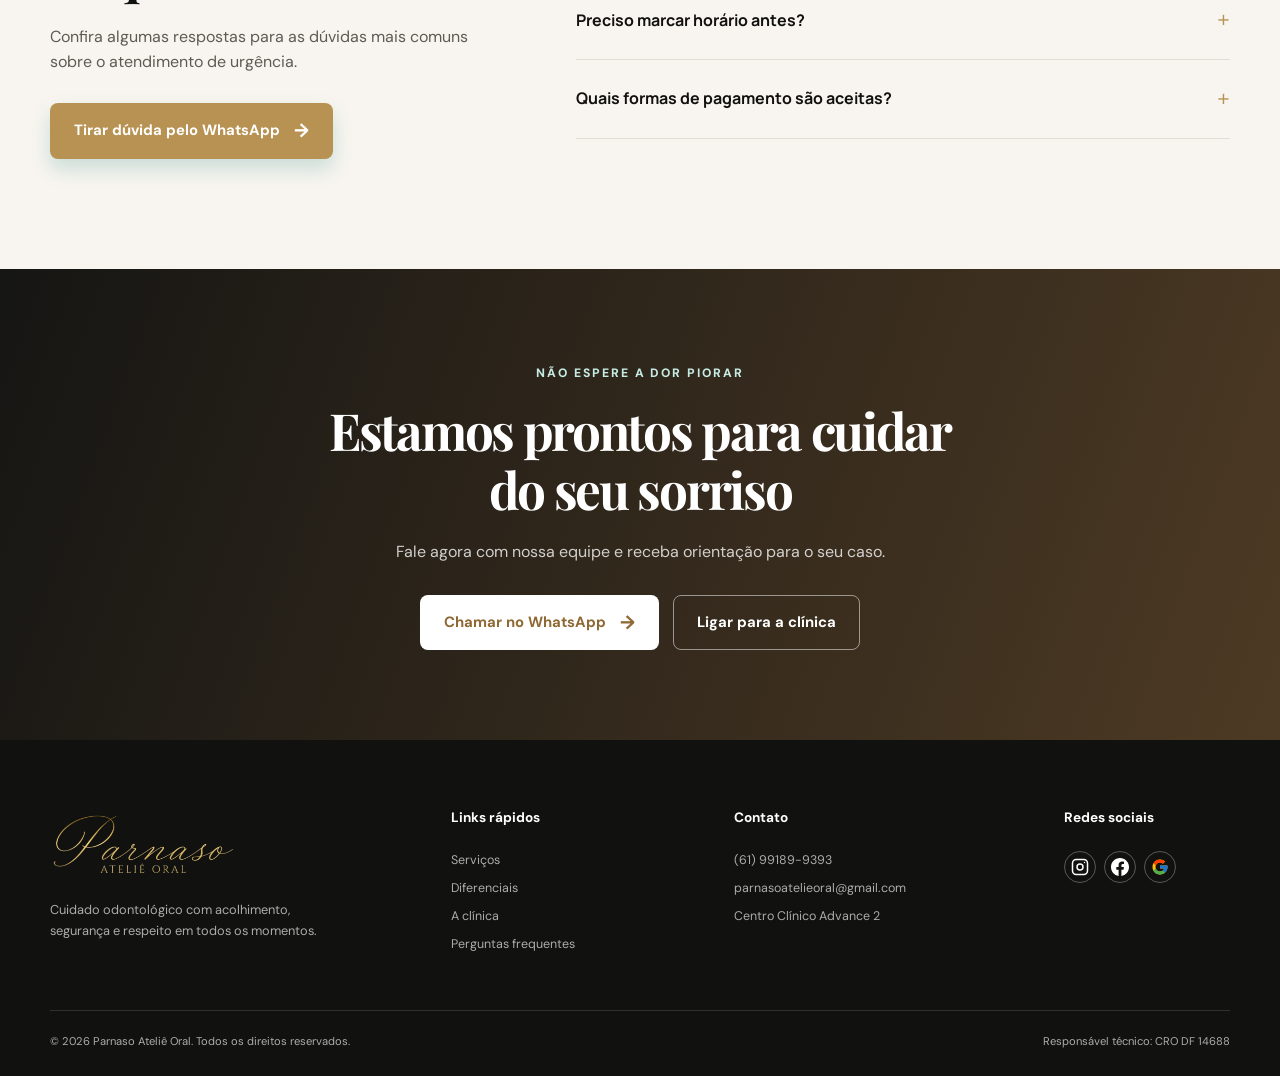
==== commit 6fd436b9: "commit" ====
--- a/index.html
+++ b/index.html
@@ -850,17 +850,6 @@
 
             <details>
               <summary>
-                Vocês aceitam convênios odontológicos?
-                <span>+</span>
-              </summary>
-              <p>
-                Não. O atendimento é particular. Para saber as formas de
-                pagamento, entre em contato com nossa equipe.
-              </p>
-            </details>
-
-            <details>
-              <summary>
                 Quais formas de pagamento são aceitas?
                 <span>+</span>
               </summary>
@@ -1022,7 +1011,7 @@
       </div>
 
       <div class="container footer-bottom">
-        <span>© 2026 Parnasoatelieoral. Todos os direitos reservados.</span>
+        <span>© 2026 Parnaso Ateliê Oral. Todos os direitos reservados.</span>
         <span>Responsável técnico: CRO DF 14688</span>
       </div>
     </footer>
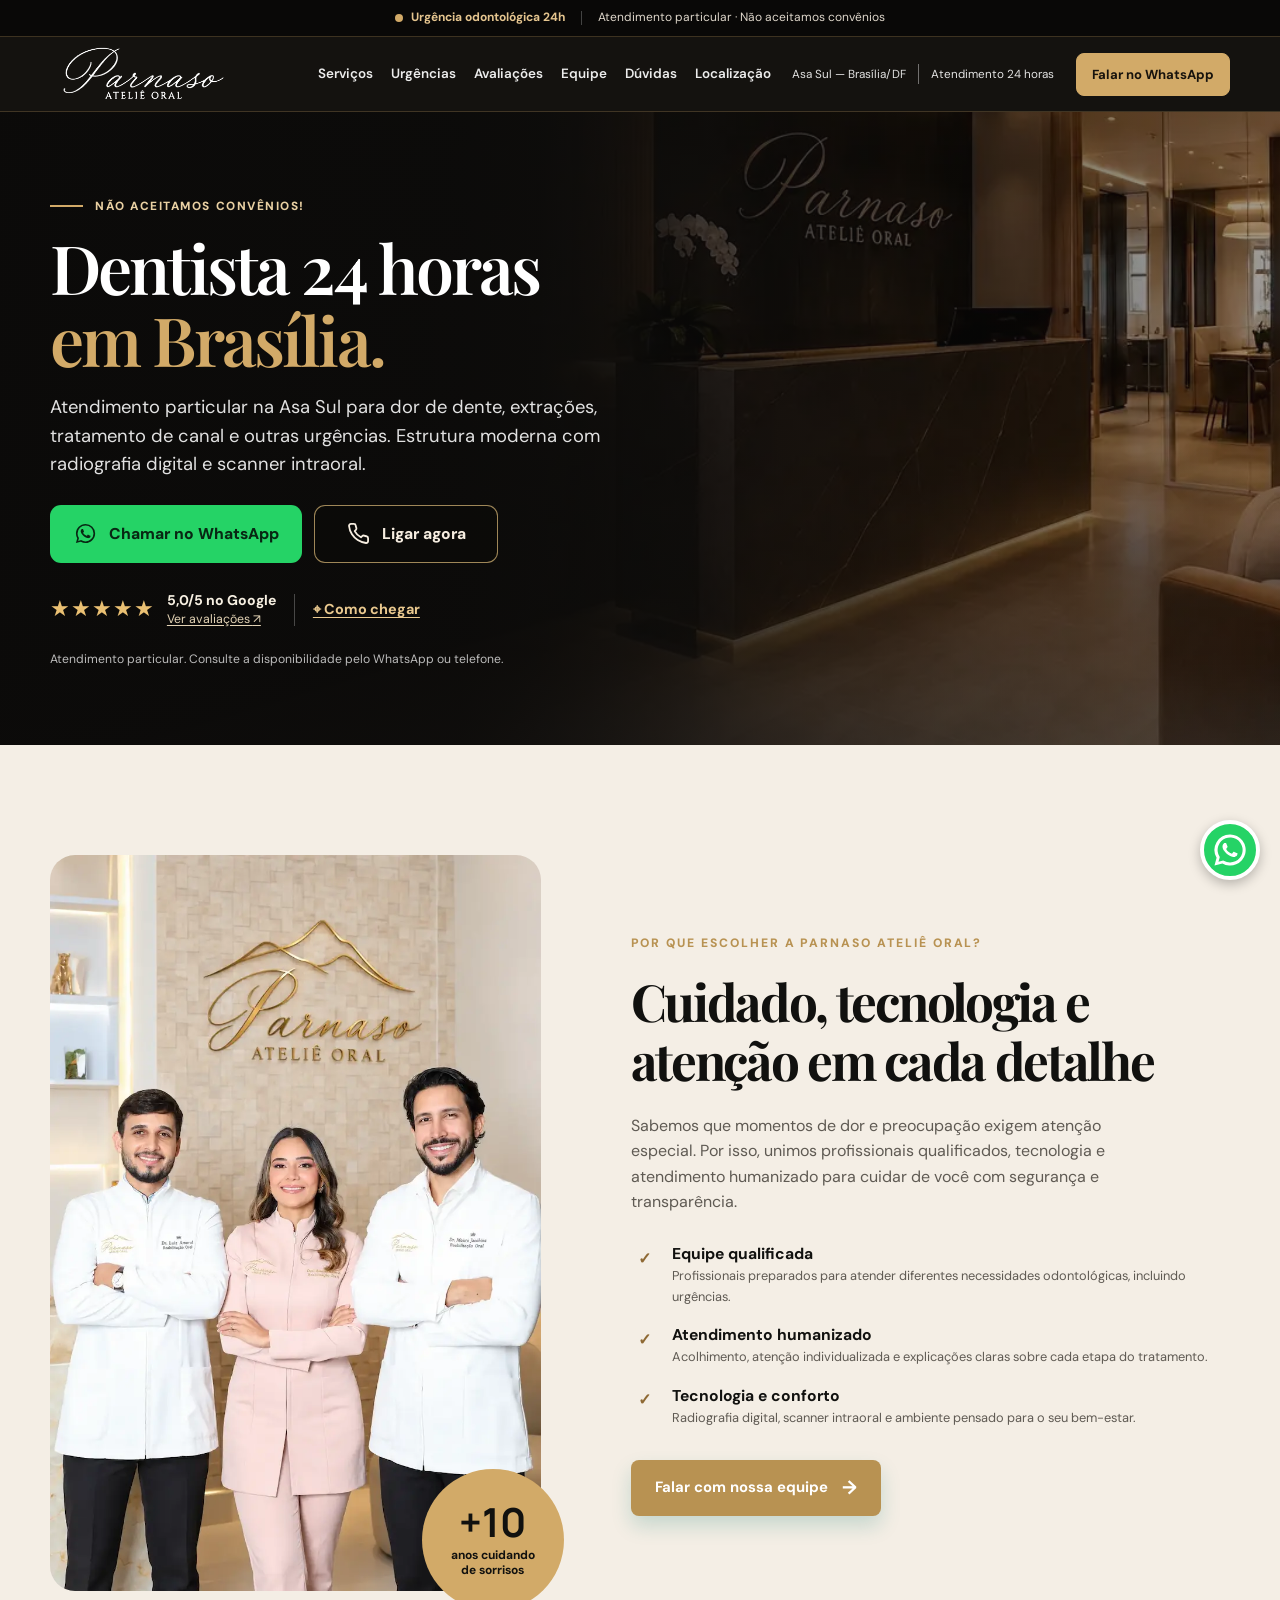
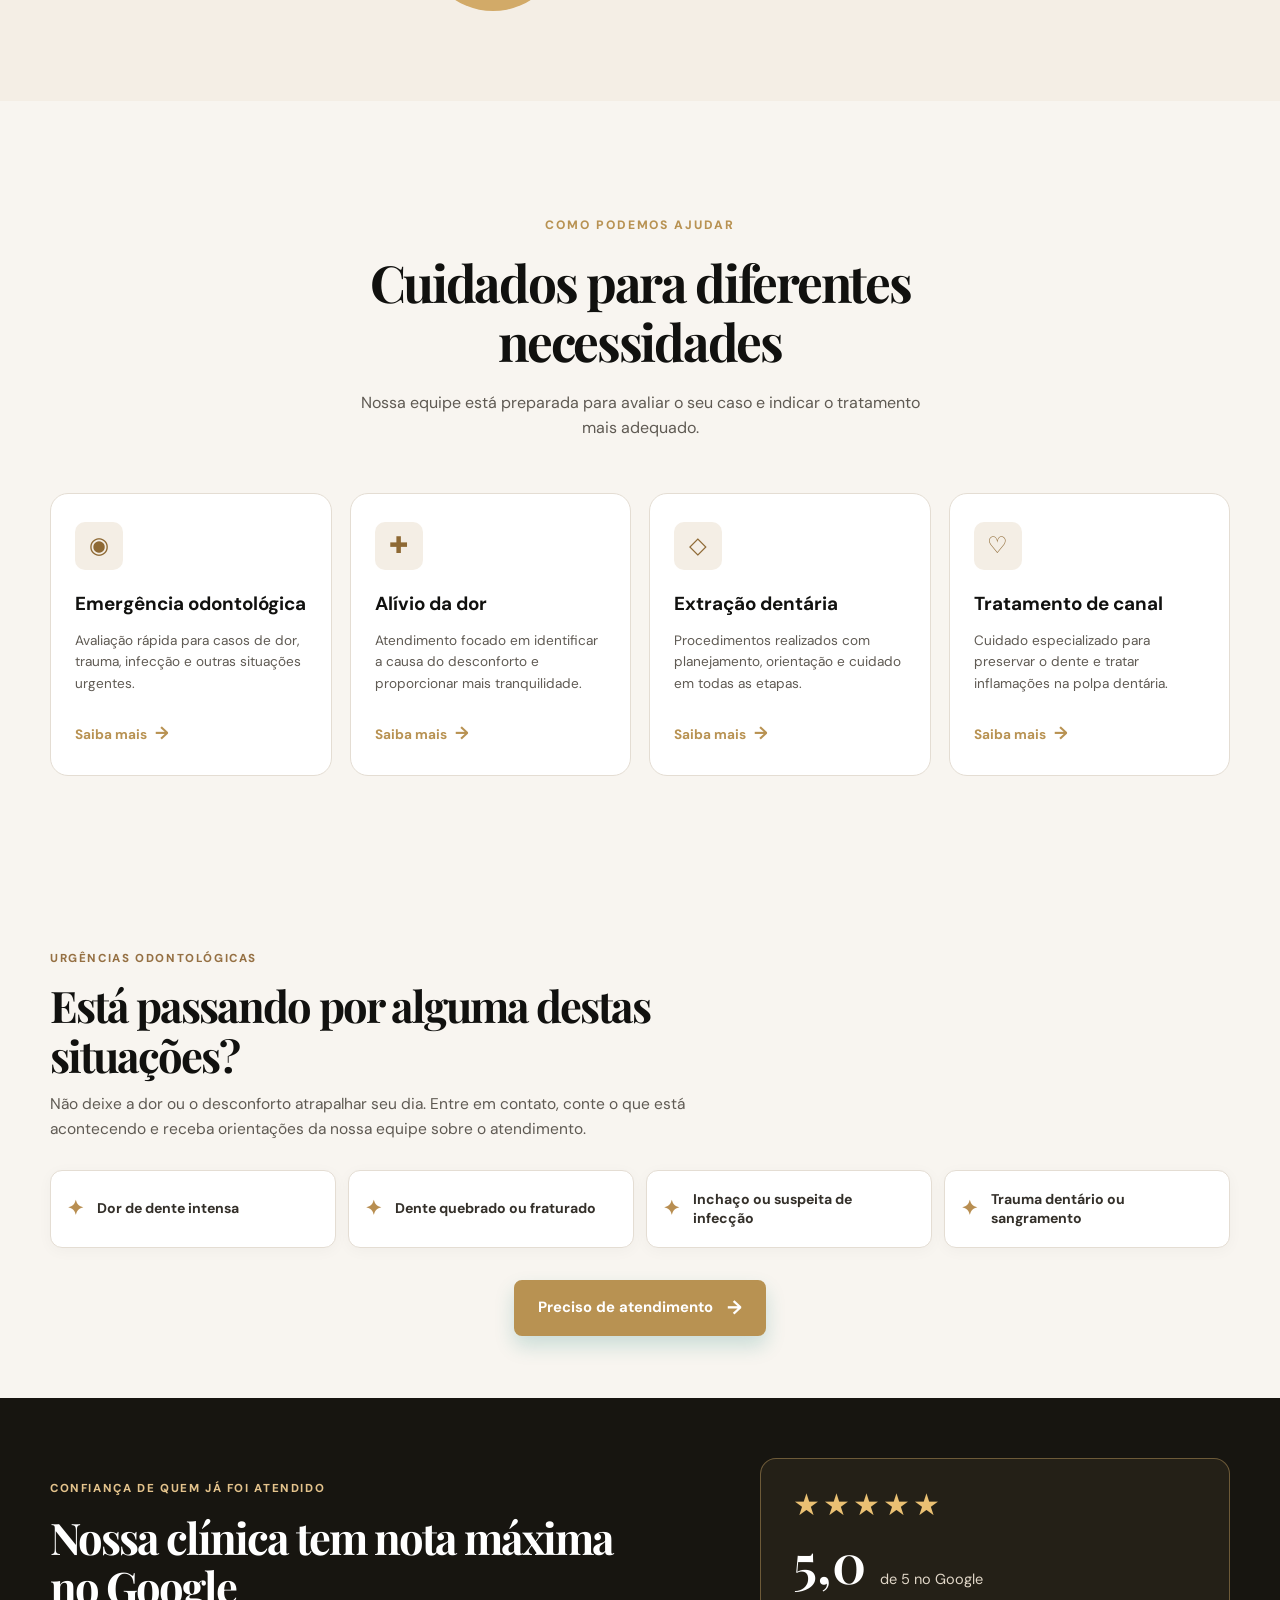
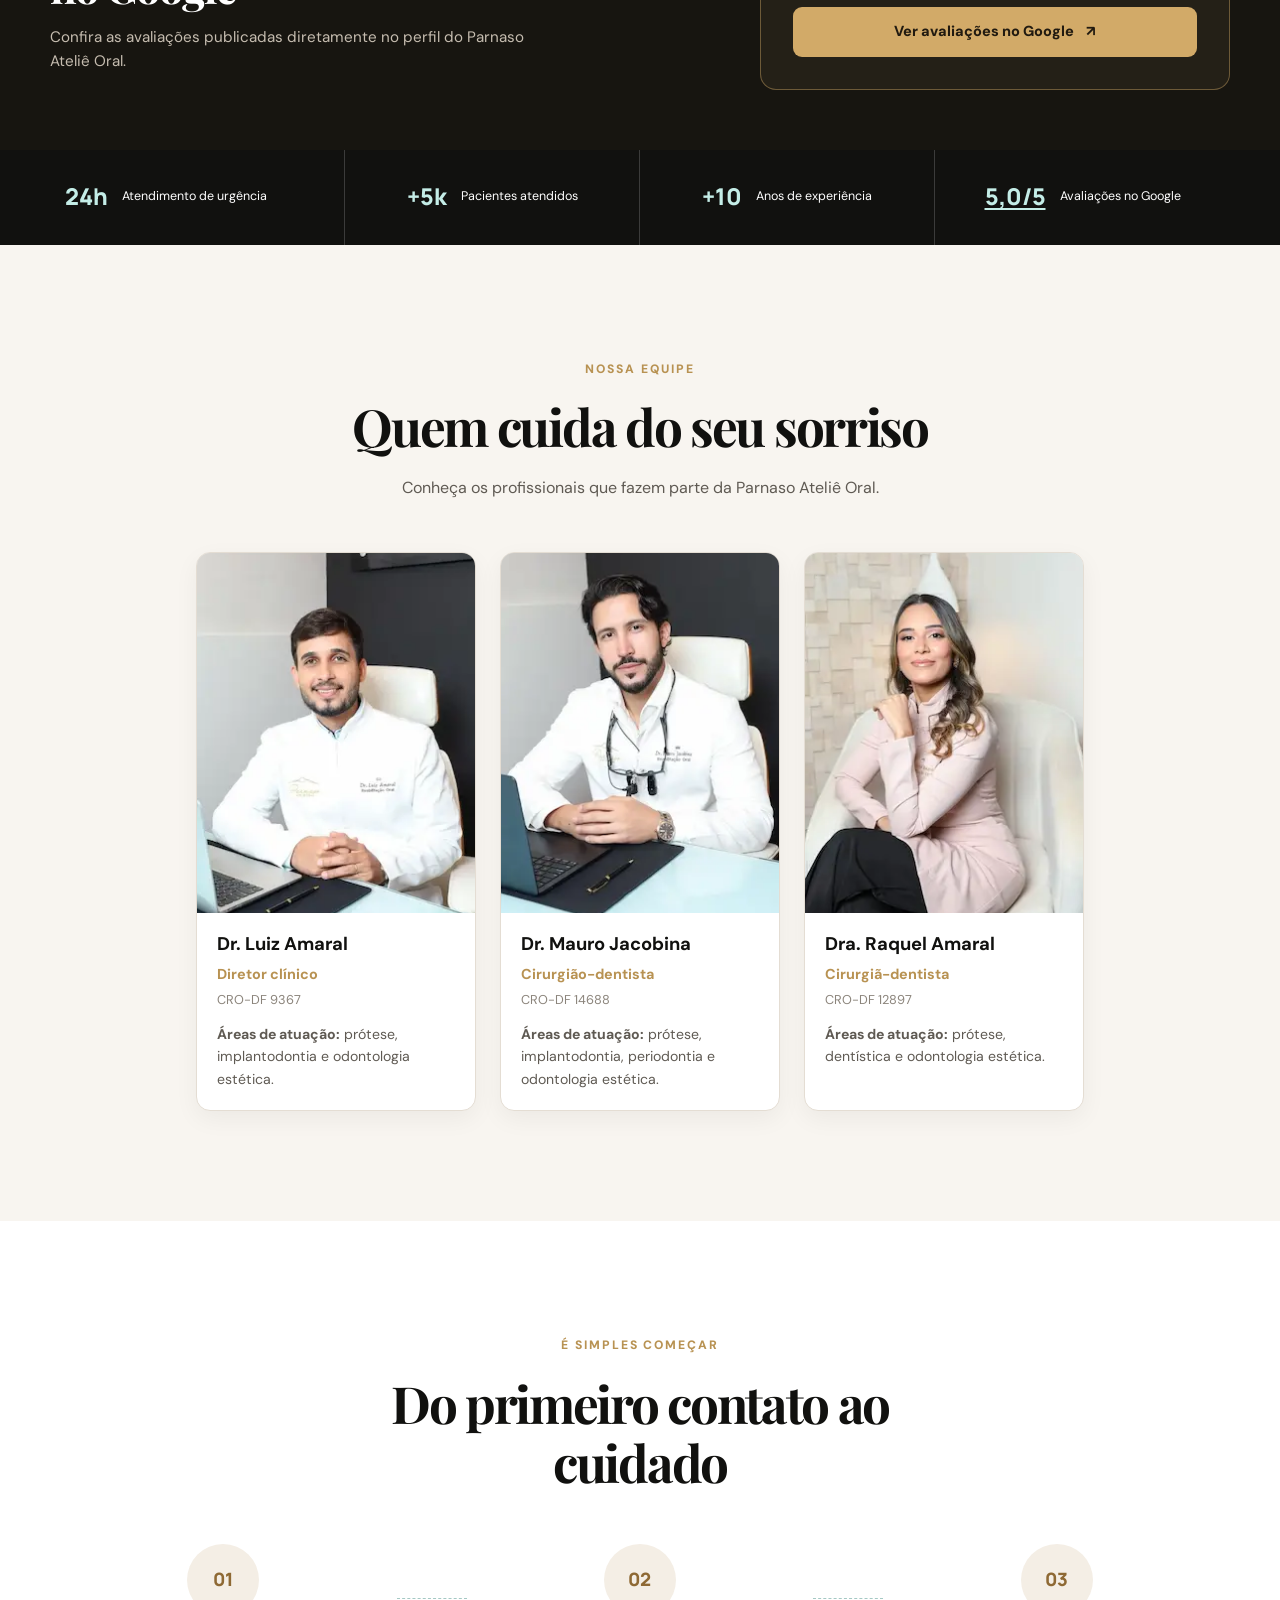
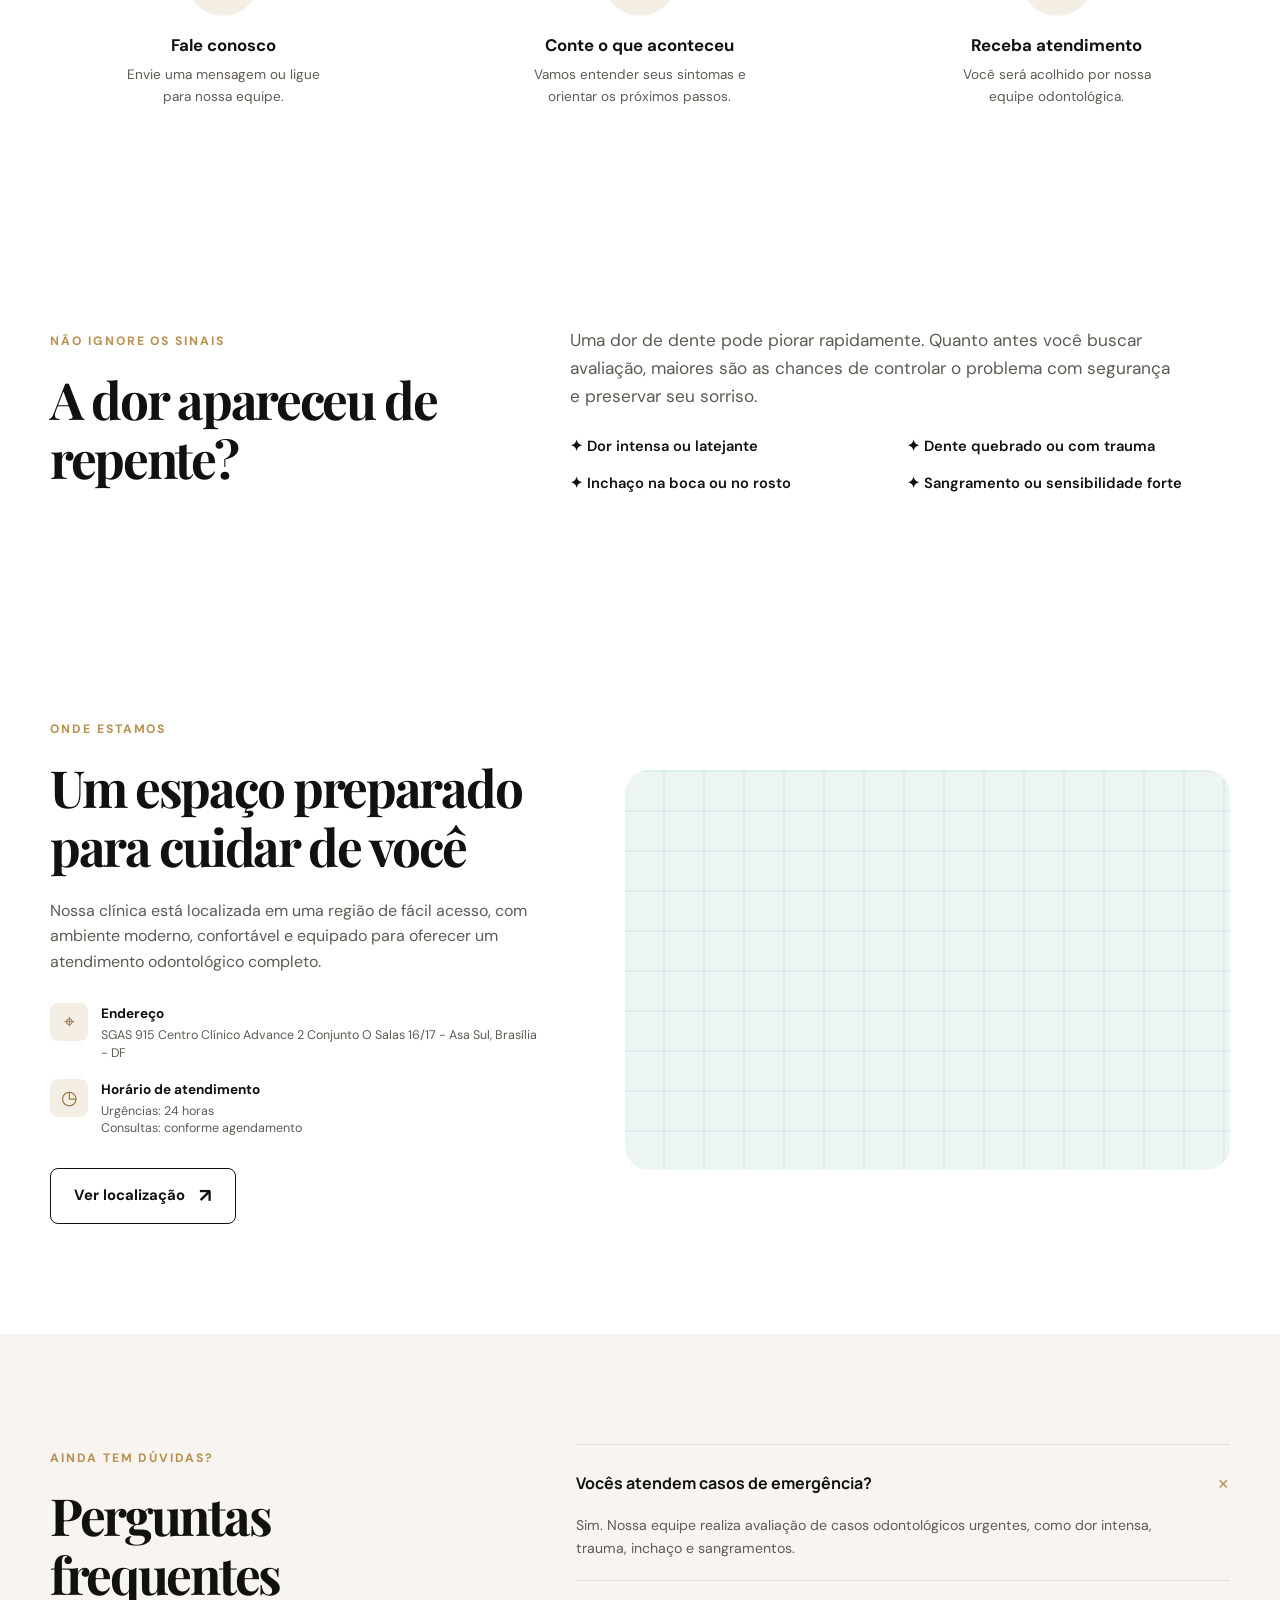
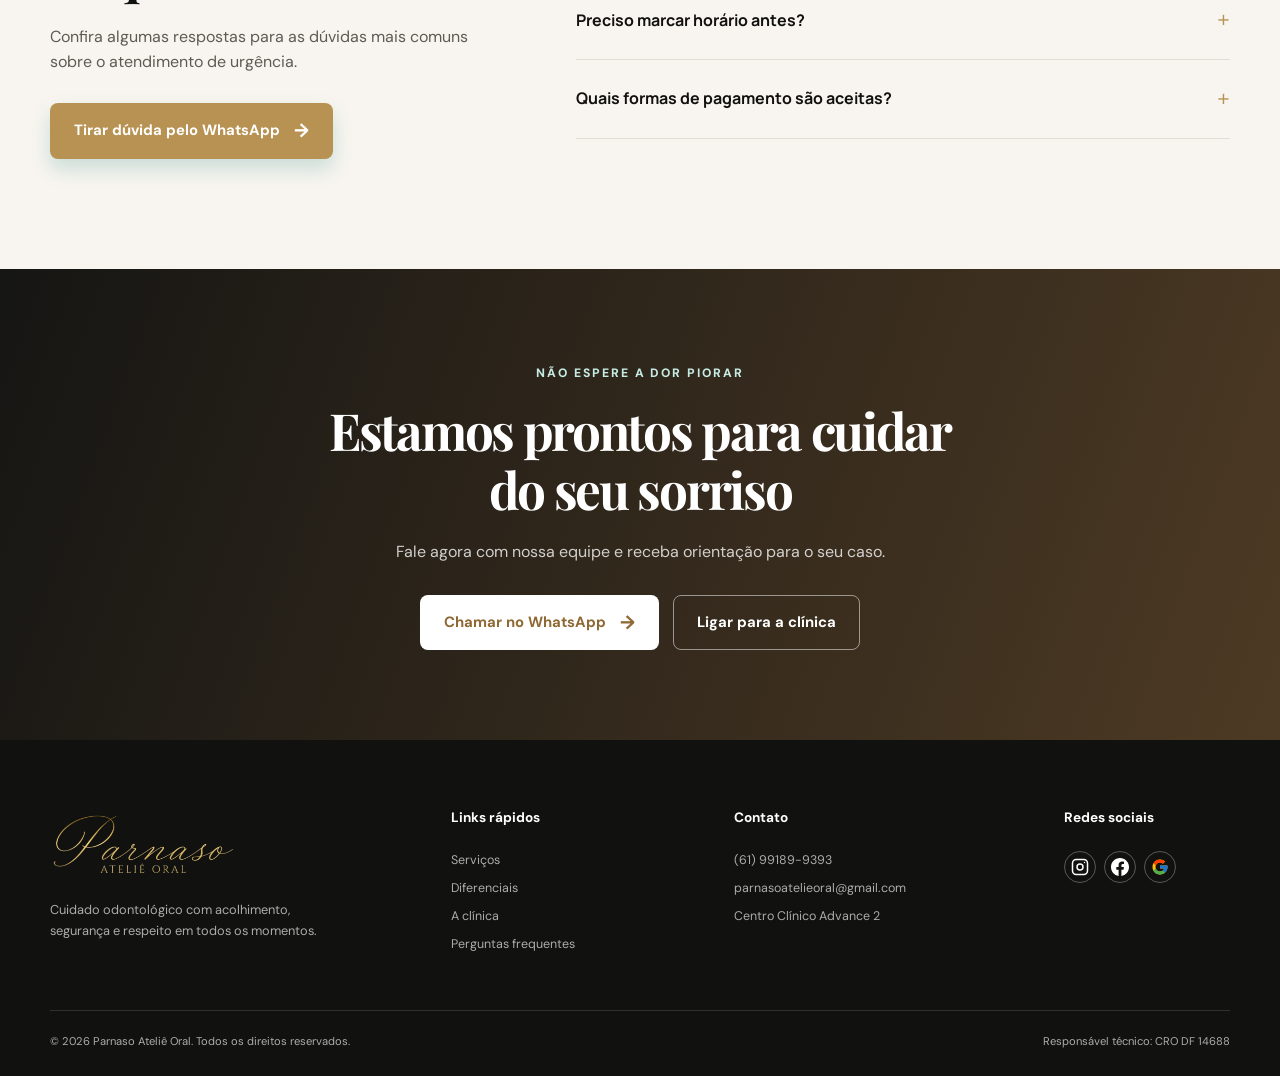
==== commit c26e63c1: "commit" ====
--- a/index.html
+++ b/index.html
@@ -2,7 +2,7 @@
 <html lang="pt-BR">
   <head>
     <!-- Google Tag Manager -->
-    <script>
+    <!-- <script>
       (function (w, d, s, l, i) {
         w[l] = w[l] || [];
         w[l].push({ "gtm.start": new Date().getTime(), event: "gtm.js" });
@@ -13,14 +13,14 @@
         j.src = "https://www.googletagmanager.com/gtm.js?id=" + i + dl;
         f.parentNode.insertBefore(j, f);
       })(window, document, "script", "dataLayer", "GTM-5LVJ9357");
-    </script>
+    </script> -->
     <!-- End Google Tag Manager -->
 
     <!-- Google tag (gtag.js) -->
-    <script
+    <!-- <script
       async
       src="https://www.googletagmanager.com/gtag/js?id=AW-18468527810"
-    ></script>
+    ></script> -->
 
     <meta charset="UTF-8" />
     <meta name="viewport" content="width=device-width, initial-scale=1.0" />
@@ -33,7 +33,7 @@
     />
 
     <!-- Meta Pixel Code -->
-    <script>
+    <!-- <script>
       !(function (f, b, e, v, n, t, s) {
         if (f.fbq) return;
         n = f.fbq = function () {
@@ -66,7 +66,7 @@
         width="1"
         style="display: none"
         src="https://www.facebook.com/tr?id=1411441307146113&ev=PageView&noscript=1"
-    /></noscript>
+    /></noscript> -->
     <!-- End Meta Pixel Code -->
 
     <link rel="preconnect" href="https://fonts.googleapis.com" />
@@ -76,7 +76,7 @@
       rel="stylesheet"
     />
 
-    <link rel="stylesheet" href="./css/style.css?v=13" />
+    <link rel="stylesheet" href="./css/style.css?v=14" />
 
     <link
       rel="preload"
@@ -89,14 +89,14 @@
 
   <body>
     <!-- Google Tag Manager (noscript) -->
-    <noscript
+    <!-- <noscript
       ><iframe
         src="https://www.googletagmanager.com/ns.html?id=GTM-5LVJ9357"
         height="0"
         width="0"
         style="display: none; visibility: hidden"
       ></iframe
-    ></noscript>
+    ></noscript> -->
     <!-- End Google Tag Manager (noscript) -->
 
     <!-- Informação objetiva sobre o plantão e o atendimento particular -->
